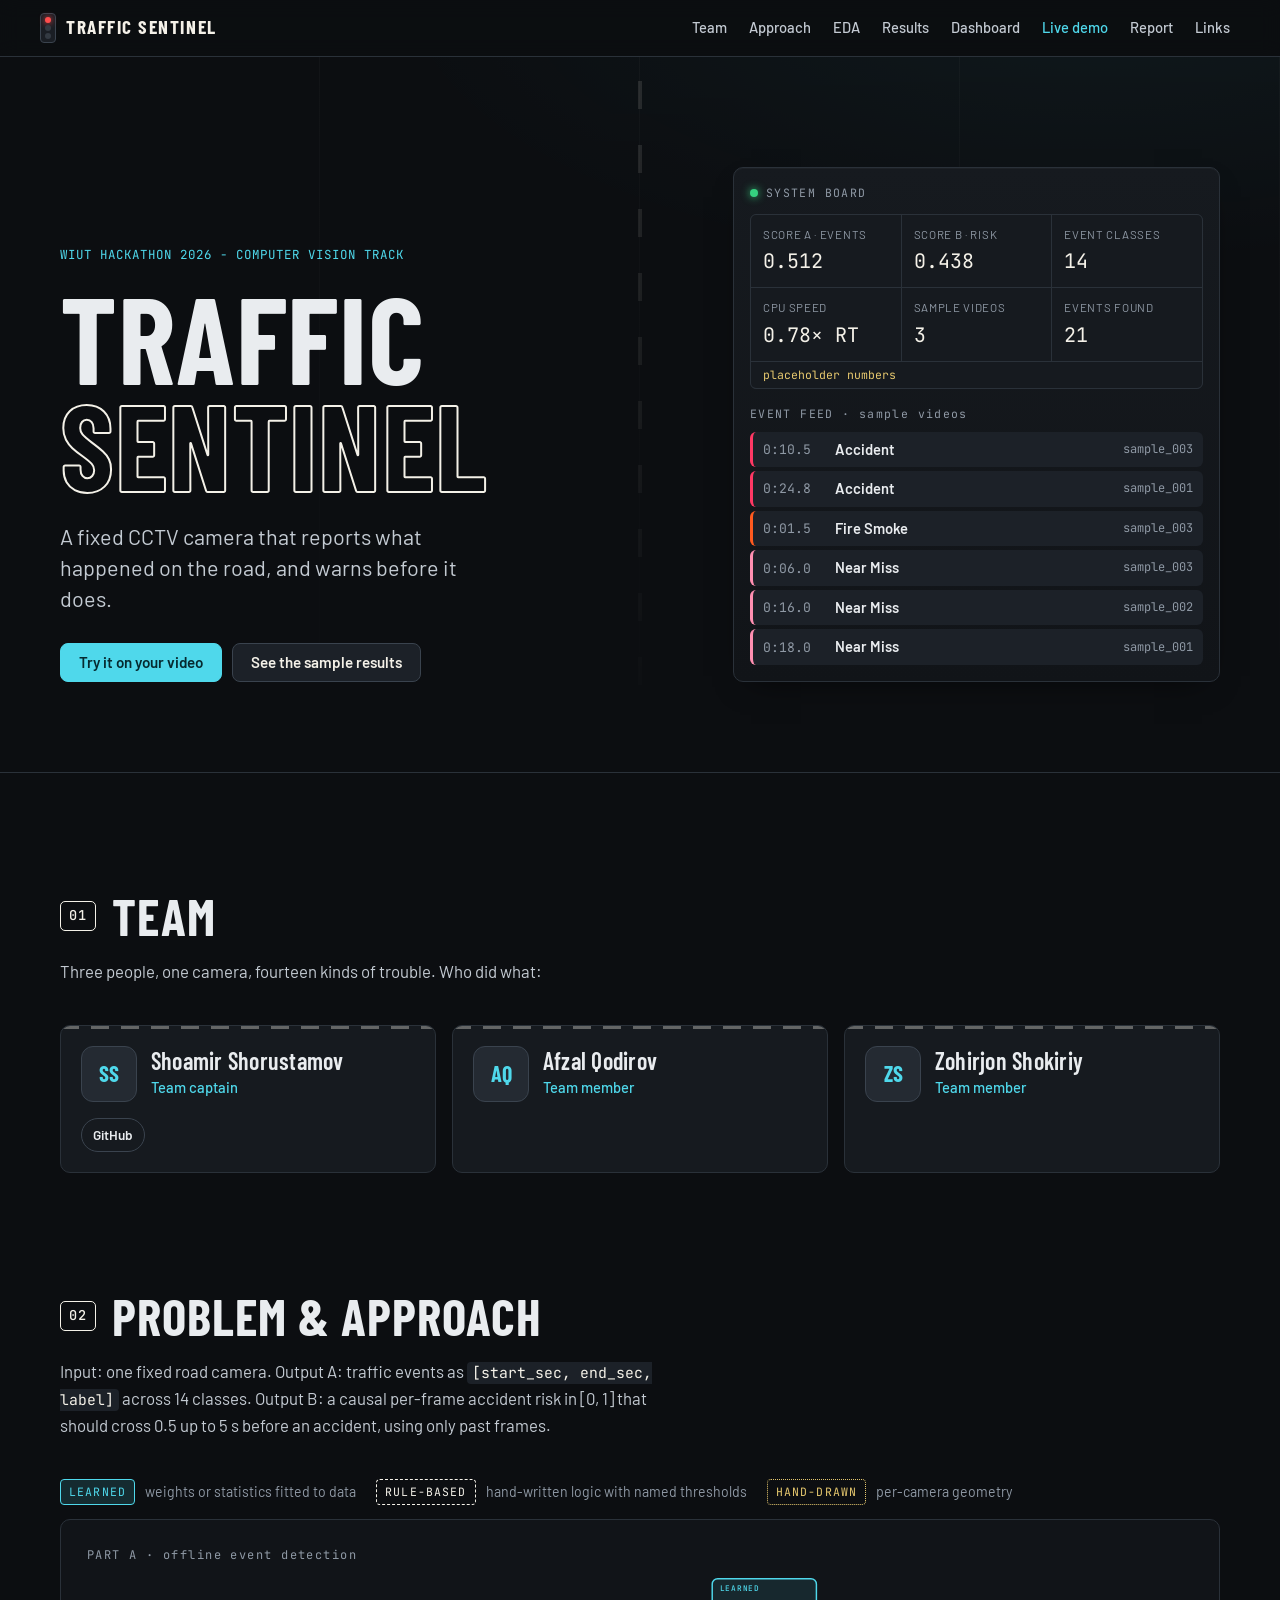
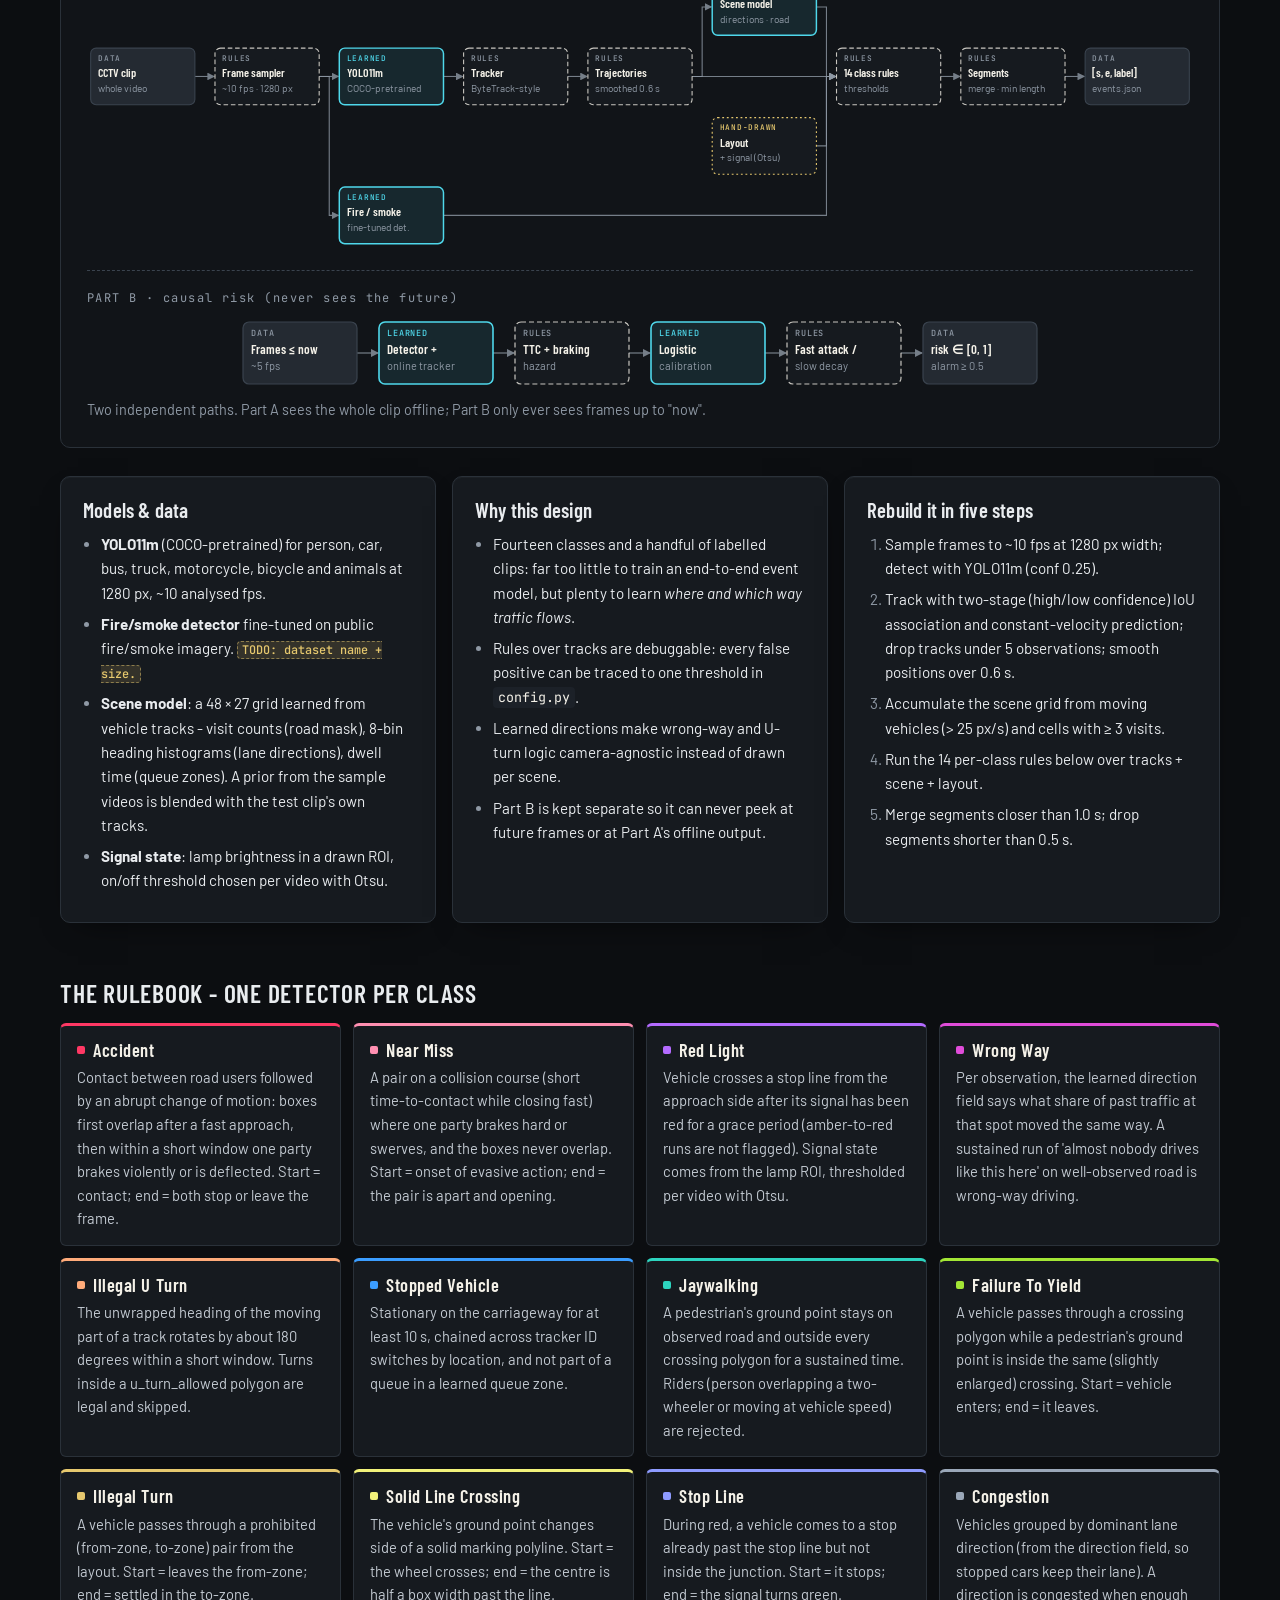
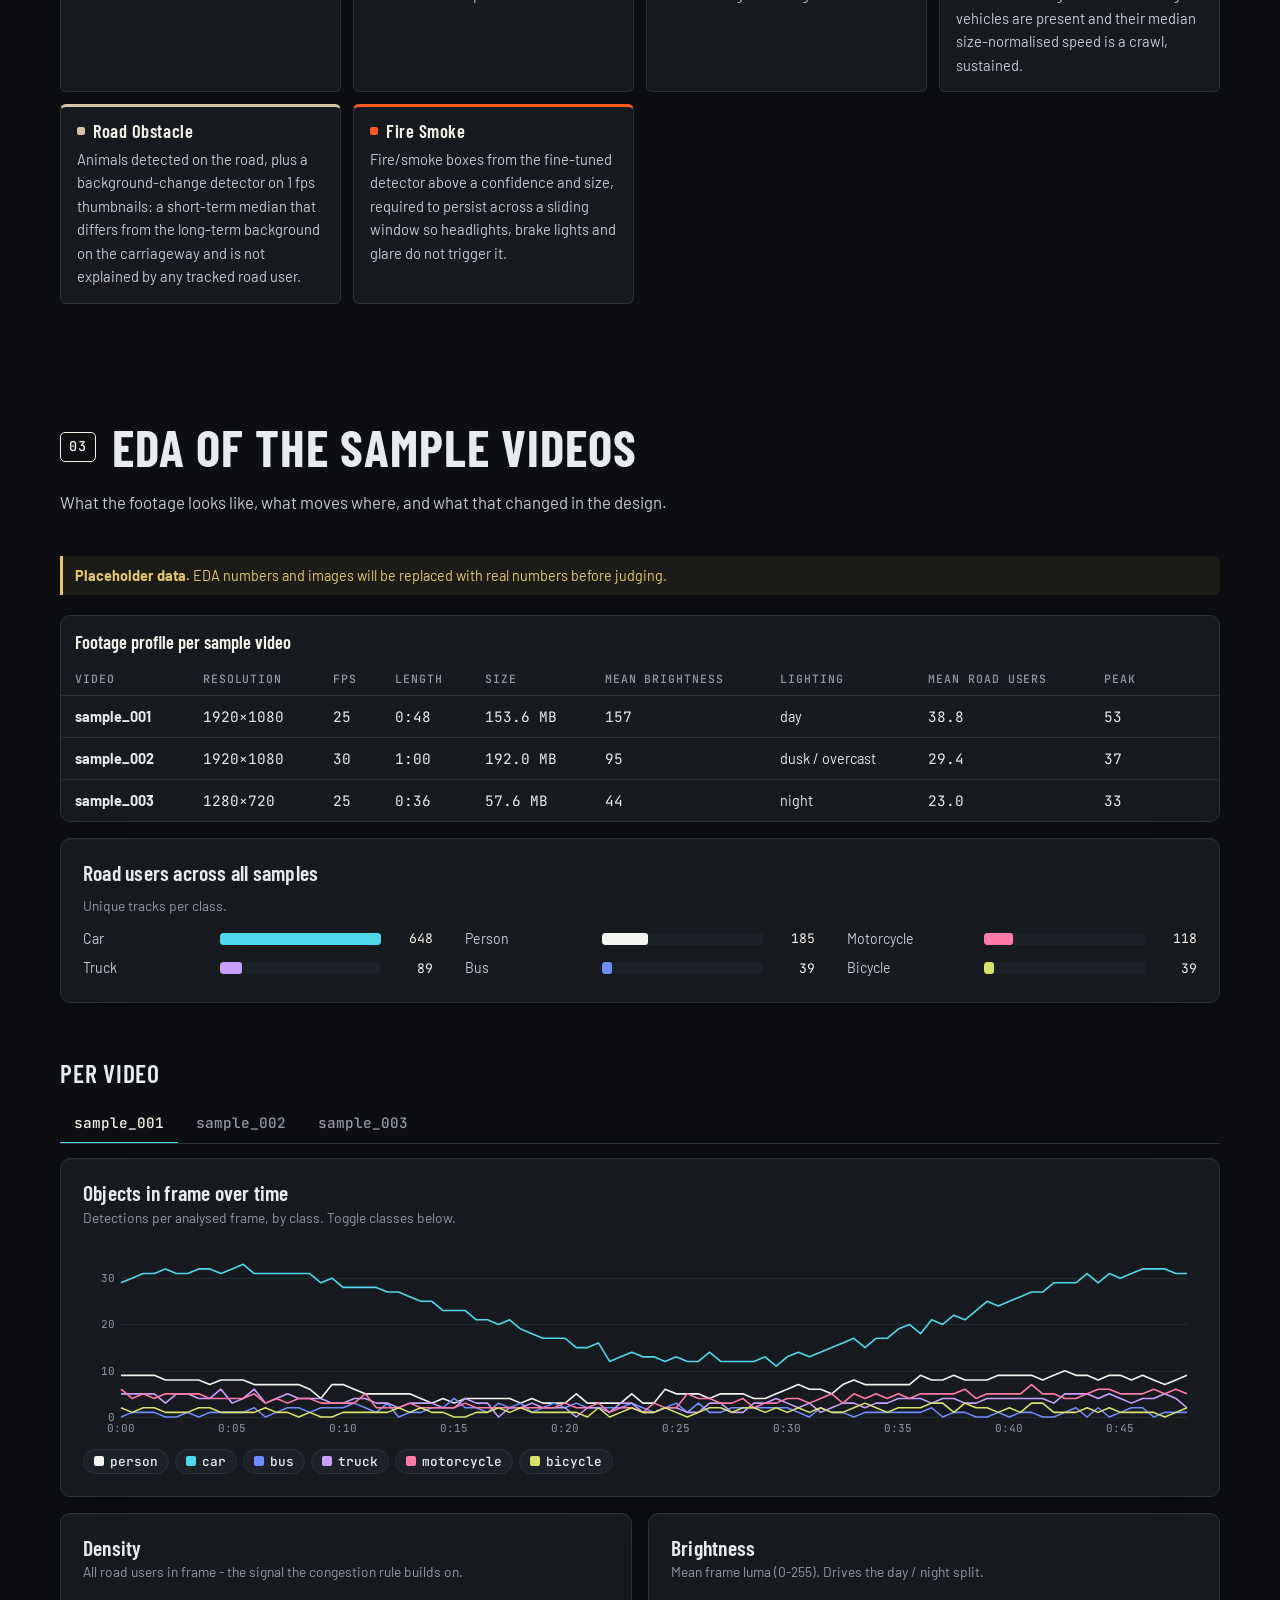
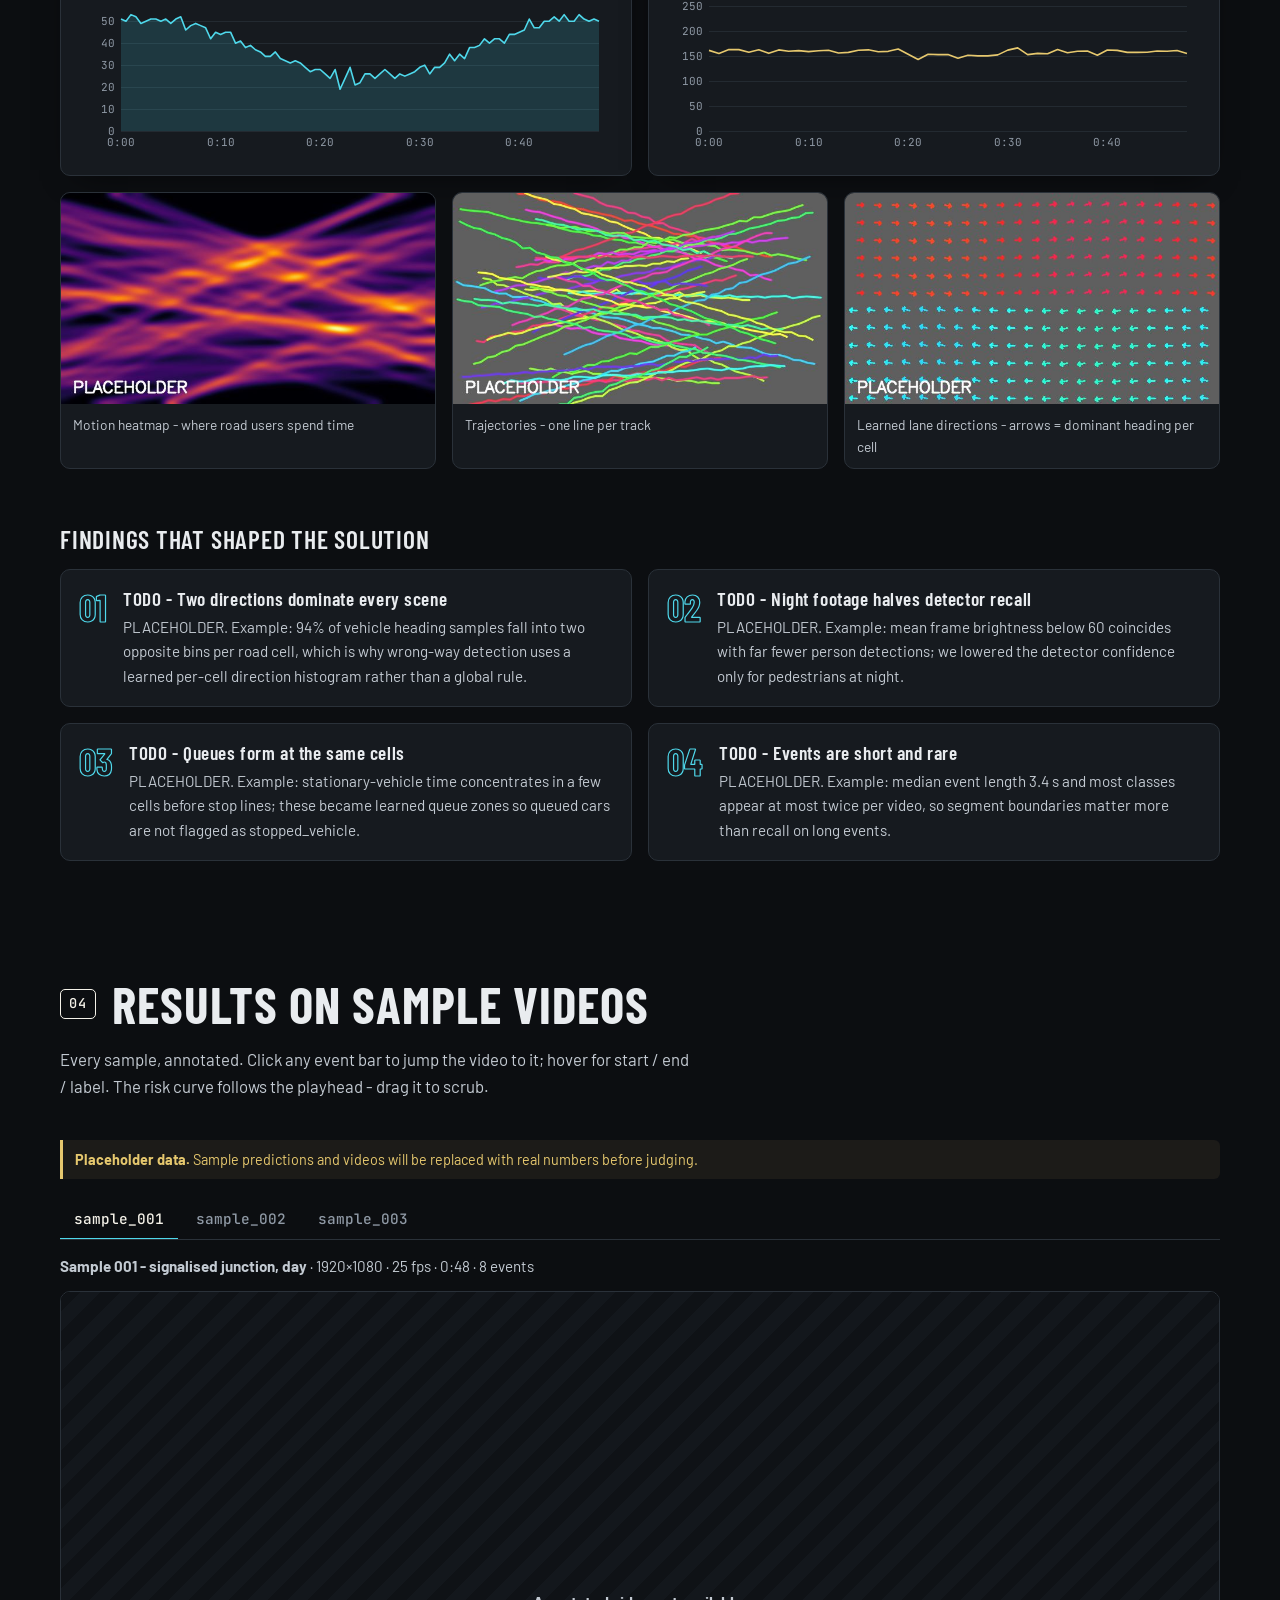
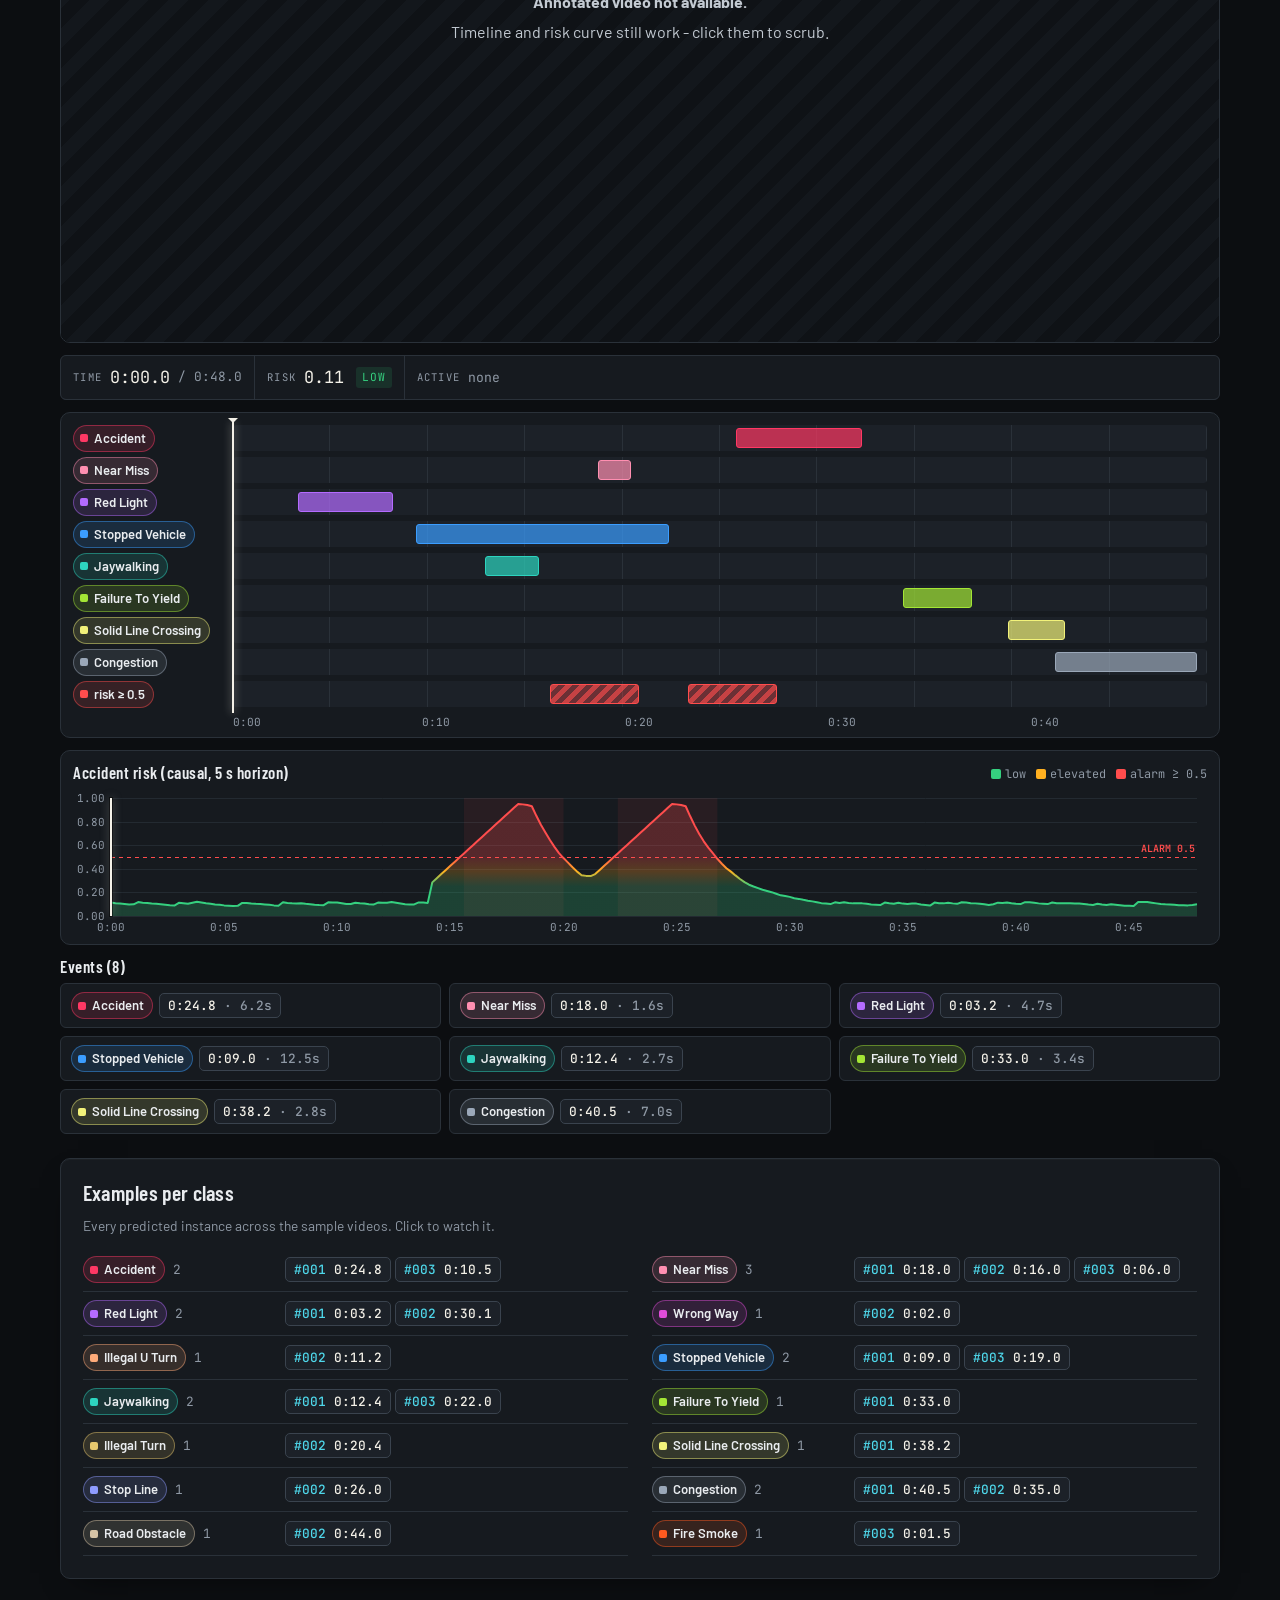
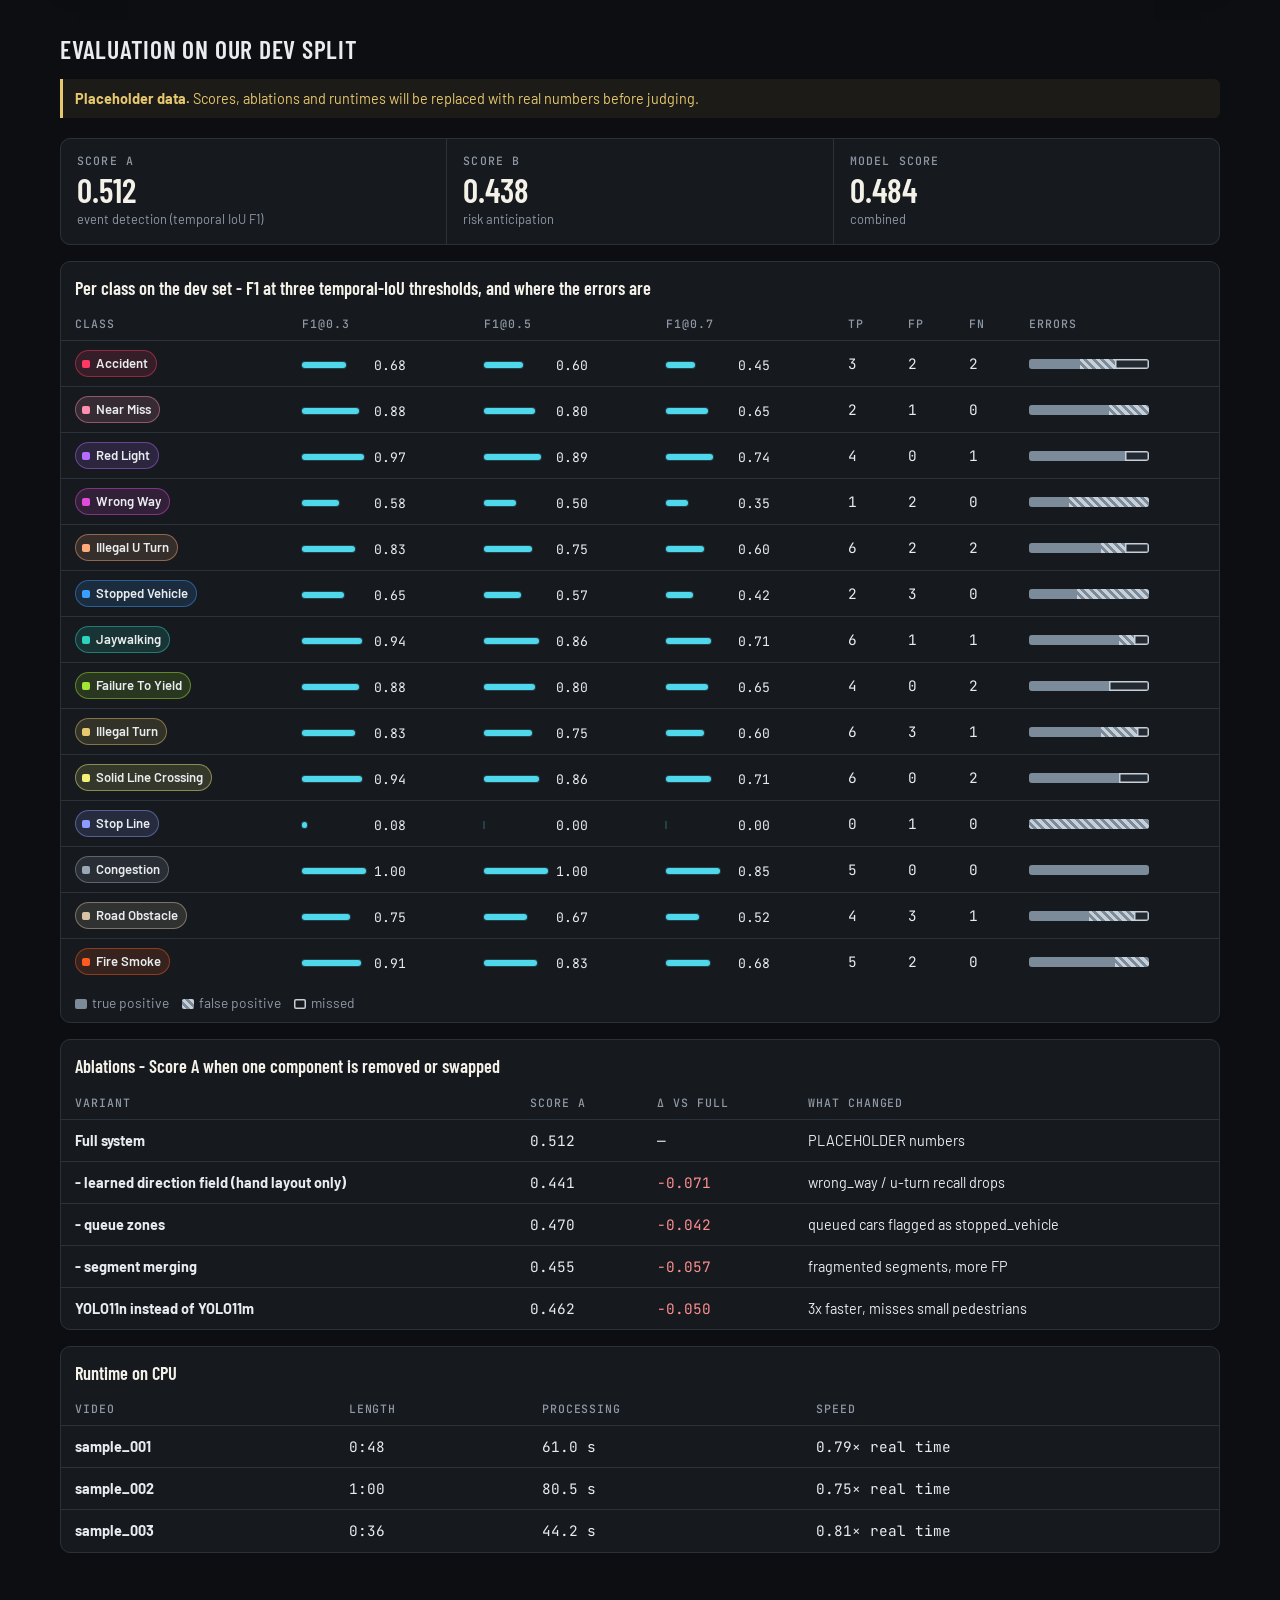
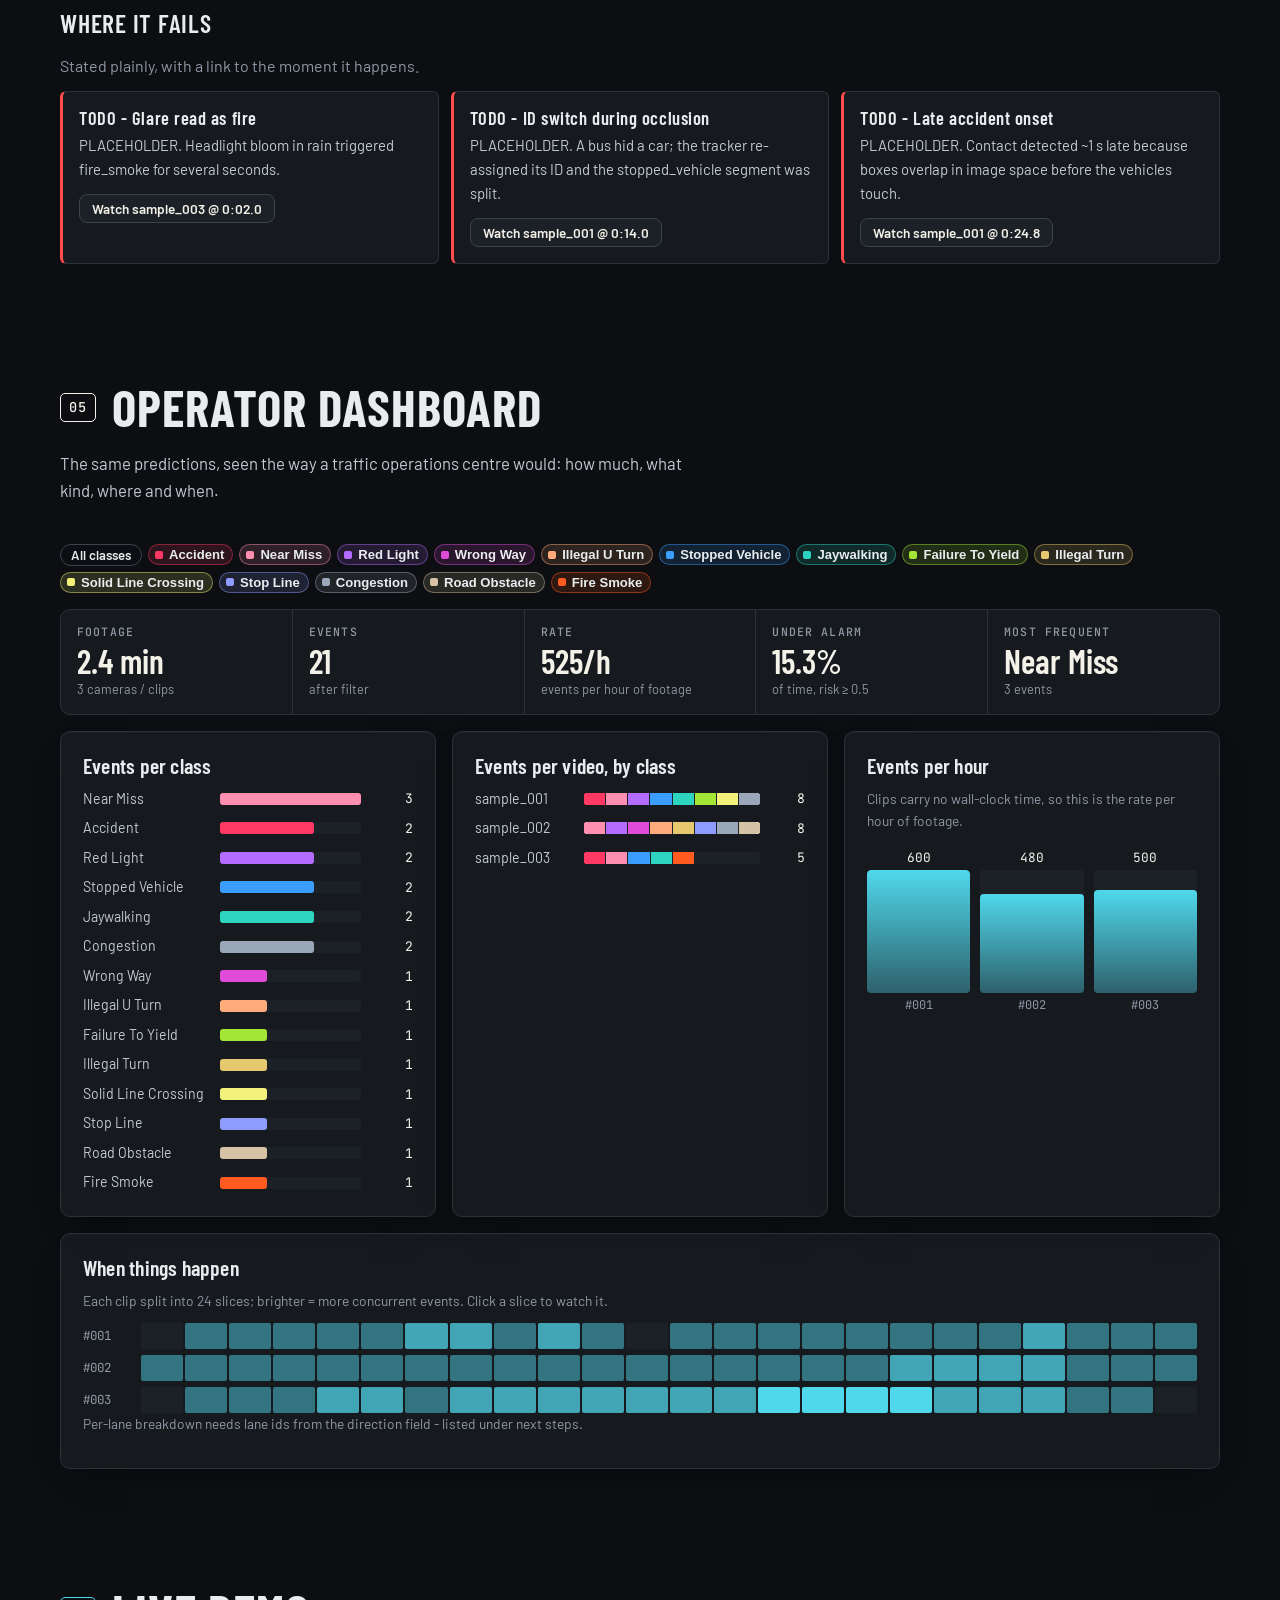
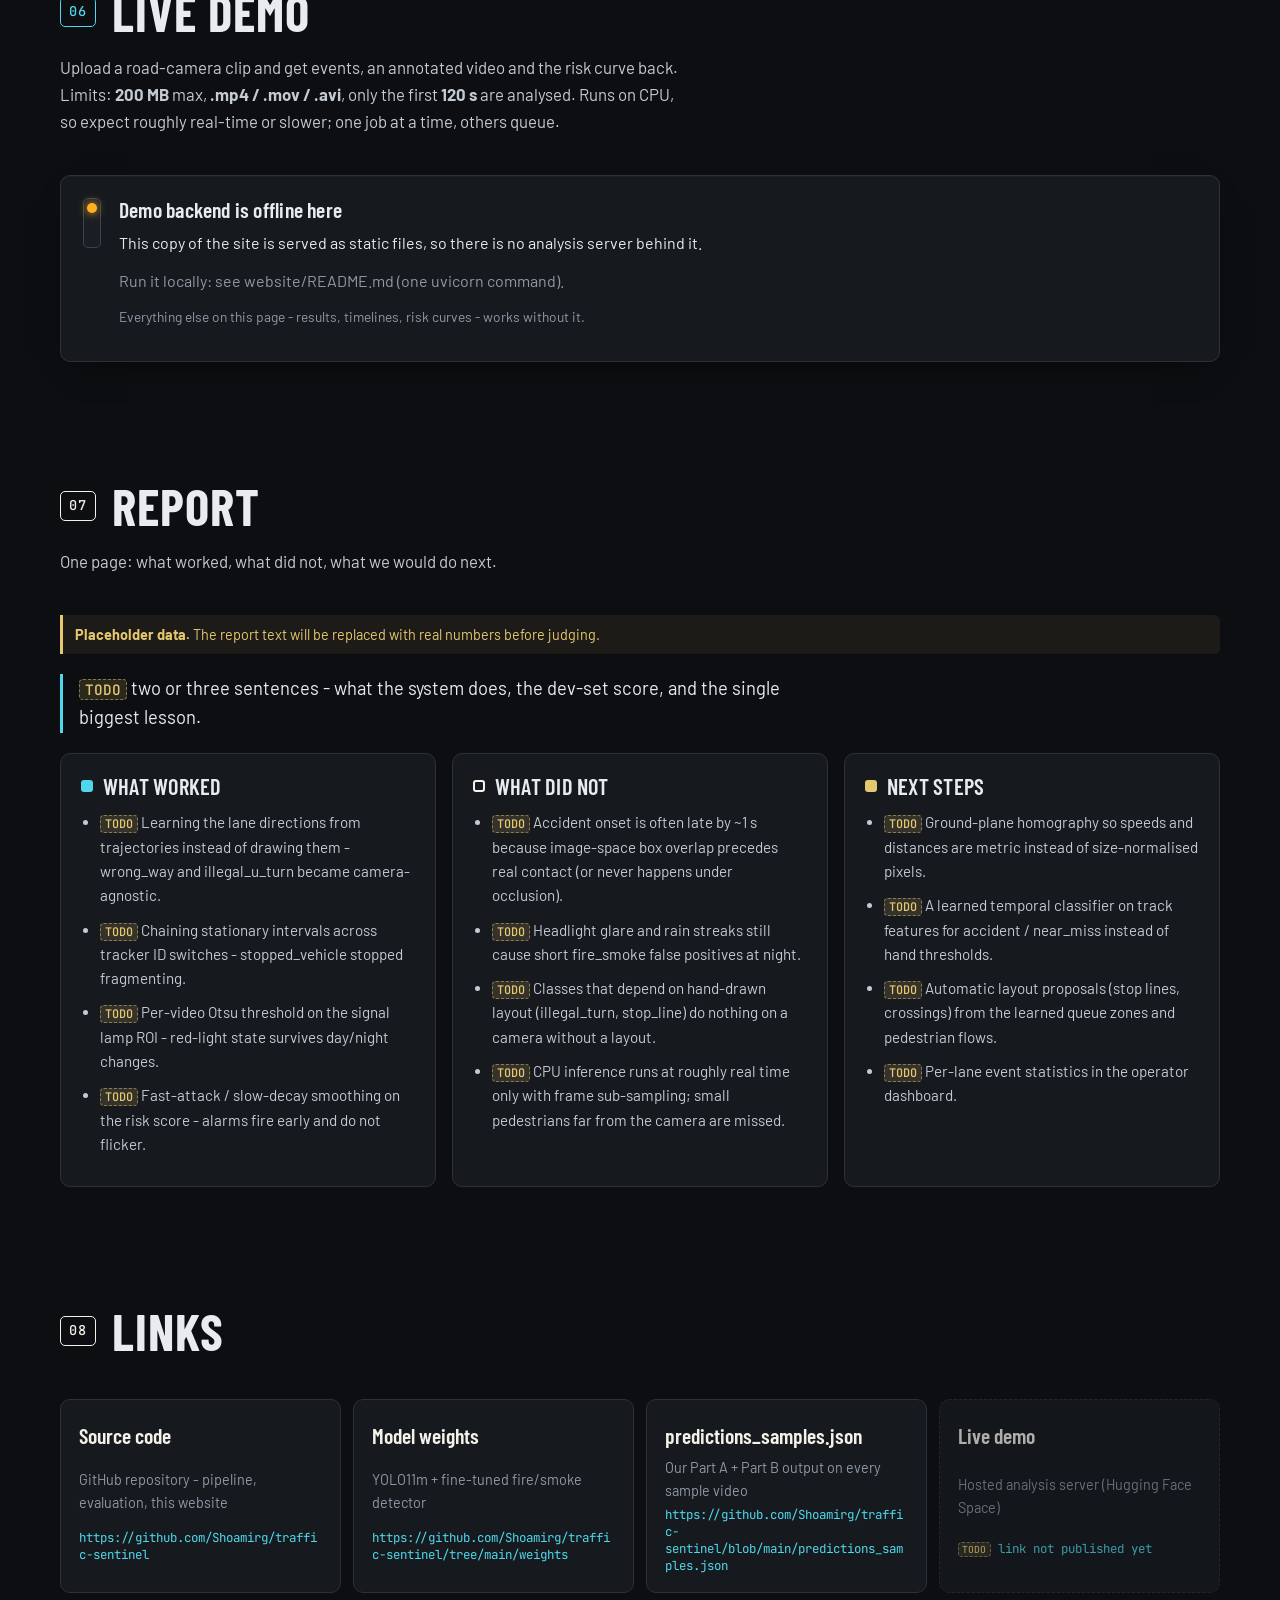
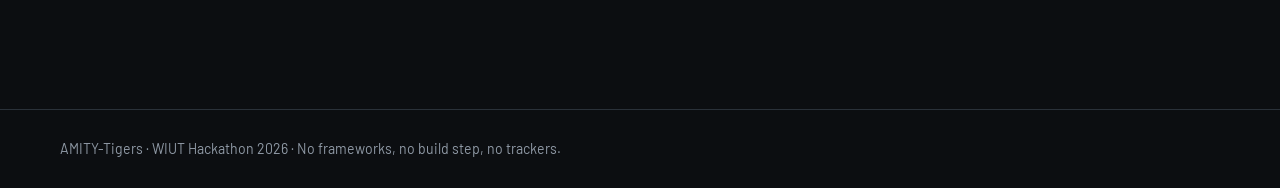
==== website/static/index.html @ 583cc6b3 "feat: Traffic Sentinel pipeline for WIUT Hackathon 2026 CV track Part A: YOLO11m detection, ByteTrac" ====
<!doctype html>
<html lang="en">
<head>
  <meta charset="utf-8">
  <meta name="viewport" content="width=device-width, initial-scale=1">
  <title>Traffic Sentinel</title>
  <meta name="description" content="Traffic Sentinel: traffic-event detection and causal accident-risk scoring from a fixed CCTV camera. WIUT Hackathon 2026, Computer Vision track.">
  <meta name="theme-color" content="#0c0e11">
  <meta name="color-scheme" content="dark">
  <link rel="icon" href="data:image/svg+xml,%3Csvg xmlns='http://www.w3.org/2000/svg' viewBox='0 0 32 32'%3E%3Crect x='9' y='1' width='14' height='30' rx='4' fill='%231a1e24'/%3E%3Ccircle cx='16' cy='8' r='4' fill='%23ff4d4d'/%3E%3Ccircle cx='16' cy='16' r='4' fill='%23ffb020'/%3E%3Ccircle cx='16' cy='24' r='4' fill='%2335d07f'/%3E%3C/svg%3E">
  <link rel="preconnect" href="https://fonts.googleapis.com">
  <link rel="preconnect" href="https://fonts.gstatic.com" crossorigin>
  <link rel="stylesheet" href="https://fonts.googleapis.com/css2?family=Barlow+Condensed:wght@500;600;700&family=Barlow:wght@400;500;600&family=JetBrains+Mono:wght@400;500&display=swap">
  <link rel="stylesheet" href="css/site.css">
  <script type="module" src="js/main.js"></script>
</head>
<body>
  <a class="skip" href="#main">Skip to content</a>

  <header class="topbar">
    <a class="brand" href="#top" aria-label="Traffic Sentinel, back to top">
      <span class="brand-lamp" aria-hidden="true"><i></i><i></i><i></i></span>
      <span class="brand-name">Traffic&nbsp;Sentinel</span>
    </a>
    <nav class="nav" aria-label="Sections">
      <a href="#team">Team</a>
      <a href="#approach">Approach</a>
      <a href="#eda">EDA</a>
      <a href="#results">Results</a>
      <a href="#dashboard">Dashboard</a>
      <a href="#demo" class="nav-demo">Live demo</a>
      <a href="#report">Report</a>
      <a href="#links">Links</a>
    </nav>
  </header>

  <main id="main">
    <!-- ============================================================ HERO -->
    <section class="hero" id="top" aria-labelledby="hero-title">
      <div class="hero-lanes" aria-hidden="true"></div>
      <div class="wrap hero-grid">
        <div class="hero-copy">
          <p class="eyebrow" id="hero-event">WIUT Hackathon 2026 · Computer Vision track</p>
          <h1 id="hero-title"><span>Traffic</span> <span class="hero-accent">Sentinel</span></h1>
          <p class="hero-tag" id="hero-tagline">A fixed CCTV camera that reports what happened on the road, and warns before it does.</p>
          <div class="hero-cta">
            <a class="btn btn-primary" href="#demo">Try it on your video</a>
            <a class="btn" href="#results">See the sample results</a>
          </div>
        </div>
        <aside class="hero-board" aria-label="System at a glance">
          <div class="board-head"><span class="led" aria-hidden="true"></span>SYSTEM BOARD</div>
          <dl class="board-stats" id="hero-stats"></dl>
          <div class="board-feed">
            <div class="board-sub">EVENT FEED · sample videos</div>
            <ol class="feed" id="hero-feed"></ol>
          </div>
        </aside>
      </div>
    </section>

    <!-- ============================================================ TEAM -->
    <section class="section" id="team" aria-labelledby="team-title">
      <div class="wrap">
        <header class="sec-head"><span class="plate">01</span><h2 id="team-title">Team</h2>
          <p class="sec-lede">Three people, one camera, fourteen kinds of trouble. Who did what:</p></header>
        <div id="team-body" class="team-grid"></div>
      </div>
    </section>

    <!-- ============================================================ APPROACH -->
    <section class="section" id="approach" aria-labelledby="approach-title">
      <div class="wrap">
        <header class="sec-head"><span class="plate">02</span><h2 id="approach-title">Problem &amp; approach</h2>
          <p class="sec-lede">Input: one fixed road camera. Output A: traffic events as <code>[start_sec, end_sec, label]</code> across 14 classes. Output B: a causal per-frame accident risk in [0, 1] that should cross 0.5 up to 5 s before an accident, using only past frames.</p></header>

        <div class="legend-row" aria-label="Diagram legend">
          <span class="kind kind-learned">Learned</span><span class="kind-note">weights or statistics fitted to data</span>
          <span class="kind kind-rule">Rule-based</span><span class="kind-note">hand-written logic with named thresholds</span>
          <span class="kind kind-manual">Hand-drawn</span><span class="kind-note">per-camera geometry</span>
        </div>
        <figure class="pipeline">
          <div id="pipeline-svg" class="pipeline-svg"></div>
          <figcaption>Two independent paths. Part A sees the whole clip offline; Part B only ever sees frames up to "now".</figcaption>
          <noscript><p>Part A: frames → YOLO11 detector (learned) → ByteTrack-style tracker → trajectories → learned scene model + hand-drawn layout → per-class rules → segment post-processing → events. Part B: frames (causal) → online tracker → time-to-collision + hard-braking hazard → logistic calibration → fast-attack/slow-decay smoothing → risk.</p></noscript>
        </figure>

        <div class="cols-3 approach-cards">
          <article class="card">
            <h3>Models &amp; data</h3>
            <ul class="tight">
              <li><strong>YOLO11m</strong> (COCO-pretrained) for person, car, bus, truck, motorcycle, bicycle and animals at 1280 px, ~10 analysed fps.</li>
              <li><strong>Fire/smoke detector</strong> fine-tuned on public fire/smoke imagery. <span class="todo">TODO: dataset name + size.</span></li>
              <li><strong>Scene model</strong>: a 48 × 27 grid learned from vehicle tracks - visit counts (road mask), 8-bin heading histograms (lane directions), dwell time (queue zones). A prior from the sample videos is blended with the test clip's own tracks.</li>
              <li><strong>Signal state</strong>: lamp brightness in a drawn ROI, on/off threshold chosen per video with Otsu.</li>
            </ul>
          </article>
          <article class="card">
            <h3>Why this design</h3>
            <ul class="tight">
              <li>Fourteen classes and a handful of labelled clips: far too little to train an end-to-end event model, but plenty to learn <em>where and which way traffic flows</em>.</li>
              <li>Rules over tracks are debuggable: every false positive can be traced to one threshold in <code>config.py</code>.</li>
              <li>Learned directions make wrong-way and U-turn logic camera-agnostic instead of drawn per scene.</li>
              <li>Part B is kept separate so it can never peek at future frames or at Part A's offline output.</li>
            </ul>
          </article>
          <article class="card">
            <h3>Rebuild it in five steps</h3>
            <ol class="tight">
              <li>Sample frames to ~10 fps at 1280 px width; detect with YOLO11m (conf 0.25).</li>
              <li>Track with two-stage (high/low confidence) IoU association and constant-velocity prediction; drop tracks under 5 observations; smooth positions over 0.6 s.</li>
              <li>Accumulate the scene grid from moving vehicles (&gt; 25 px/s) and cells with ≥ 3 visits.</li>
              <li>Run the 14 per-class rules below over tracks + scene + layout.</li>
              <li>Merge segments closer than 1.0 s; drop segments shorter than 0.5 s.</li>
            </ol>
          </article>
        </div>

        <h3 class="sub">The rulebook - one detector per class</h3>
        <div id="rulebook" class="rulebook"></div>
      </div>
    </section>

    <!-- ============================================================ EDA -->
    <section class="section" id="eda" aria-labelledby="eda-title">
      <div class="wrap">
        <header class="sec-head"><span class="plate">03</span><h2 id="eda-title">EDA of the sample videos</h2>
          <p class="sec-lede">What the footage looks like, what moves where, and what that changed in the design.</p></header>
        <div id="eda-body"></div>
      </div>
    </section>

    <!-- ============================================================ RESULTS -->
    <section class="section" id="results" aria-labelledby="results-title">
      <div class="wrap">
        <header class="sec-head"><span class="plate">04</span><h2 id="results-title">Results on sample videos</h2>
          <p class="sec-lede">Every sample, annotated. Click any event bar to jump the video to it; hover for start / end / label. The risk curve follows the playhead - drag it to scrub.</p></header>
        <div id="results-body"></div>
      </div>
    </section>

    <!-- ============================================================ DASHBOARD -->
    <section class="section" id="dashboard" aria-labelledby="dash-title">
      <div class="wrap">
        <header class="sec-head"><span class="plate">05</span><h2 id="dash-title">Operator dashboard</h2>
          <p class="sec-lede">The same predictions, seen the way a traffic operations centre would: how much, what kind, where and when.</p></header>
        <div id="dash-body"></div>
      </div>
    </section>

    <!-- ============================================================ DEMO -->
    <section class="section section-demo" id="demo" aria-labelledby="demo-title">
      <div class="wrap">
        <header class="sec-head"><span class="plate plate-live">06</span><h2 id="demo-title">Live demo</h2>
          <p class="sec-lede">Upload a road-camera clip and get events, an annotated video and the risk curve back. Limits: <strong id="demo-limit-mb">200 MB</strong> max, <strong>.mp4 / .mov / .avi</strong>, only the first <strong id="demo-limit-s">120 s</strong> are analysed. Runs on CPU, so expect roughly real-time or slower; one job at a time, others queue.</p></header>
        <div id="demo-body"></div>
      </div>
    </section>

    <!-- ============================================================ REPORT -->
    <section class="section" id="report" aria-labelledby="report-title">
      <div class="wrap">
        <header class="sec-head"><span class="plate">07</span><h2 id="report-title">Report</h2>
          <p class="sec-lede">One page: what worked, what did not, what we would do next.</p></header>
        <div id="report-body" class="report"></div>
      </div>
    </section>

    <!-- ============================================================ LINKS -->
    <section class="section" id="links" aria-labelledby="links-title">
      <div class="wrap">
        <header class="sec-head"><span class="plate">08</span><h2 id="links-title">Links</h2></header>
        <div id="links-body" class="links-grid"></div>
      </div>
    </section>
  </main>

  <footer class="footer">
    <div class="wrap">
      <span id="footer-team">Traffic Sentinel</span> · WIUT Hackathon 2026 · No frameworks, no build step, no trackers.
    </div>
  </footer>
</body>
</html>
---- website/static/css/site.css ----
/* Traffic Sentinel - "traffic operations centre" theme.
   Asphalt-graphite surfaces, road-paint white, one cool signal accent (cyan),
   red / amber / green reserved for risk only. Class colours come from
   data/classes.json and are applied through the --c custom property. */

:root {
  color-scheme: dark;
  --bg: #0c0e11;
  --bg-2: #111418;
  --surface: #161a1f;
  --surface-2: #1c2128;
  --surface-3: #242a32;
  --line: #2a3139;
  --line-strong: #3a434e;
  --text: #e9ecef;
  --text-2: #c3cad2;
  --muted: #8f99a5;
  --paint: #f4f1e8;
  --accent: #4fd8eb;
  --accent-ink: #062a30;
  --risk-low: #35d07f;
  --risk-mid: #ffb020;
  --risk-high: #ff4d4d;
  --learned: #4fd8eb;
  --rule: #f4f1e8;
  --manual: #e6c86e;
  --chart-grid: #232a31;

  --font-display: 'Barlow Condensed', 'Arial Narrow', system-ui, sans-serif;
  --font-body: 'Barlow', system-ui, -apple-system, 'Segoe UI', sans-serif;
  --font-mono: 'JetBrains Mono', ui-monospace, 'Cascadia Mono', Consolas, monospace;

  --radius: 10px;
  --radius-sm: 6px;
  --gutter: clamp(16px, 4vw, 40px);
  --section-gap: clamp(64px, 9vw, 128px);
  --ease: cubic-bezier(0.16, 1, 0.3, 1);
  --fast: 140ms;
  --shadow: 0 1px 0 rgba(255, 255, 255, 0.03) inset, 0 12px 32px -18px rgba(0, 0, 0, 0.8);
}

*, *::before, *::after { box-sizing: border-box; }
[hidden] { display: none !important; }
html { scroll-behavior: smooth; scroll-padding-top: 72px; -webkit-text-size-adjust: 100%; }
body {
  margin: 0;
  background: var(--bg);
  color: var(--text);
  font: 400 16px/1.6 var(--font-body);
  overflow-x: hidden;
  -webkit-font-smoothing: antialiased;
}
img, video, svg, canvas { display: block; max-width: 100%; }
a { color: var(--accent); text-underline-offset: 3px; }
a:hover { color: var(--paint); }
code { font-family: var(--font-mono); font-size: 0.88em; background: var(--surface-2); padding: 0.1em 0.35em; border-radius: 4px; color: var(--paint); }
h1, h2, h3, h4 { font-family: var(--font-display); font-weight: 600; letter-spacing: 0.01em; line-height: 1.1; margin: 0; }
h3 { font-size: 1.35rem; }
h4 { font-size: 1.05rem; letter-spacing: 0.03em; }
p { margin: 0 0 0.8em; }
ul, ol { margin: 0; padding-left: 1.2em; }

:focus-visible { outline: 2px solid var(--accent); outline-offset: 2px; border-radius: 4px; }
.skip { position: absolute; left: -999px; top: 8px; z-index: 100; background: var(--accent); color: var(--accent-ink); padding: 8px 12px; border-radius: 6px; font-weight: 600; }
.skip:focus { left: 8px; }
.visually-hidden { position: absolute !important; width: 1px; height: 1px; overflow: hidden; clip: rect(0 0 0 0); clip-path: inset(50%); white-space: nowrap; }
.muted { color: var(--muted); }
.small { font-size: 0.86rem; }
.wrap { width: 100%; max-width: 1240px; margin: 0 auto; padding: 0 var(--gutter); }
.todo { font-family: var(--font-mono); font-size: 0.78em; font-weight: 500; background: rgba(230, 200, 110, 0.14); color: var(--manual); border: 1px dashed rgba(230, 200, 110, 0.5); padding: 0 0.35em; border-radius: 4px; }
.placeholder-note { font-size: 0.9rem; color: var(--manual); border-left: 3px solid var(--manual); background: rgba(230, 200, 110, 0.07); padding: 8px 12px; border-radius: 0 6px 6px 0; margin: 0 0 20px; }

/* ------------------------------------------------------------------ top bar */
.topbar {
  position: sticky; top: 0; z-index: 50;
  display: flex; align-items: center; gap: 20px;
  padding: 10px var(--gutter);
  background: rgba(12, 14, 17, 0.86);
  backdrop-filter: blur(10px) saturate(1.3);
  border-bottom: 1px solid var(--line);
}
.brand { display: flex; align-items: center; gap: 10px; color: var(--paint); text-decoration: none; flex-shrink: 0; }
.brand-name { font-family: var(--font-display); font-weight: 700; font-size: 1.2rem; letter-spacing: 0.08em; text-transform: uppercase; }
.brand-lamp { display: grid; gap: 2px; padding: 3px 4px; background: #1a1e24; border-radius: 4px; border: 1px solid var(--line-strong); }
.brand-lamp i { width: 6px; height: 6px; border-radius: 50%; background: #333a42; }
.brand-lamp i:nth-child(1) { background: var(--risk-high); box-shadow: 0 0 6px var(--risk-high); }
.nav { display: flex; gap: 2px; overflow-x: auto; scrollbar-width: none; margin-left: auto; min-width: 0; }
.nav::-webkit-scrollbar { display: none; }
.nav a {
  flex-shrink: 0; color: var(--text-2); text-decoration: none; font-size: 0.92rem; font-weight: 500;
  padding: 6px 10px; border-radius: 6px; transition: color var(--fast), background var(--fast);
}
.nav a:hover { color: var(--paint); background: var(--surface-2); }
.nav a[aria-current] { color: var(--paint); box-shadow: inset 0 -2px 0 var(--accent); border-radius: 6px 6px 0 0; }
.nav .nav-demo { color: var(--accent); }

/* ------------------------------------------------------------------ hero */
.hero { position: relative; overflow: hidden; padding: clamp(48px, 9vw, 110px) 0 clamp(48px, 7vw, 90px); border-bottom: 1px solid var(--line); }
.hero-lanes {
  position: absolute; inset: 0; pointer-events: none; opacity: 0.55;
  background:
    radial-gradient(1200px 500px at 85% -10%, rgba(79, 216, 235, 0.10), transparent 60%),
    repeating-linear-gradient(90deg, transparent 0 calc(25% - 1px), rgba(244, 241, 232, 0.05) calc(25% - 1px) 25%);
  -webkit-mask-image: linear-gradient(to bottom, black, transparent 95%);
          mask-image: linear-gradient(to bottom, black, transparent 95%);
}
.hero-lanes::after {
  content: ''; position: absolute; left: 50%; top: -40px; bottom: 0; width: 4px; margin-left: -2px;
  background: repeating-linear-gradient(to bottom, rgba(244, 241, 232, 0.22) 0 28px, transparent 28px 64px);
  animation: lane 2.4s linear infinite;
}
@keyframes lane { to { transform: translateY(64px); } }
.hero-grid { position: relative; display: grid; grid-template-columns: minmax(0, 1.25fr) minmax(0, 1fr); gap: clamp(28px, 5vw, 64px); align-items: end; }
.eyebrow { font-family: var(--font-mono); font-size: 0.78rem; letter-spacing: 0.08em; text-transform: uppercase; color: var(--accent); margin-bottom: 18px; }
.hero h1 { font-size: clamp(3.4rem, 10vw, 7.6rem); font-weight: 700; line-height: 0.88; text-transform: uppercase; letter-spacing: 0.005em; }
.hero h1 span { display: block; }
.hero-accent { color: transparent; -webkit-text-stroke: 2px var(--paint); }
.hero-tag { font-size: clamp(1.1rem, 2vw, 1.35rem); color: var(--text-2); max-width: 34ch; margin: 24px 0 28px; line-height: 1.45; }
.hero-cta { display: flex; flex-wrap: wrap; gap: 10px; }

.hero-board { background: linear-gradient(180deg, var(--surface), var(--bg-2)); border: 1px solid var(--line); border-radius: var(--radius); padding: 16px; box-shadow: var(--shadow); min-width: 0; }
.board-head, .board-sub { font-family: var(--font-mono); font-size: 0.72rem; letter-spacing: 0.12em; color: var(--muted); display: flex; align-items: center; gap: 8px; }
.led { width: 8px; height: 8px; border-radius: 50%; background: var(--risk-low); box-shadow: 0 0 8px var(--risk-low); animation: pulse 2s ease-in-out infinite; }
@keyframes pulse { 50% { opacity: 0.35; } }
.board-stats { display: grid; grid-template-columns: repeat(3, minmax(0, 1fr)); gap: 1px; background: var(--line); border: 1px solid var(--line); border-radius: var(--radius-sm); overflow: hidden; margin: 12px 0 16px; }
.stat { background: var(--surface); padding: 10px 12px; min-width: 0; }
.stat dt { font-size: 0.72rem; color: var(--muted); text-transform: uppercase; letter-spacing: 0.06em; }
.stat dd { margin: 2px 0 0; font-family: var(--font-mono); font-size: 1.25rem; color: var(--paint); font-variant-numeric: tabular-nums; }
.board-note { grid-column: 1 / -1; margin: 0; padding: 4px 12px; font-size: 0.72rem; color: var(--manual); background: var(--surface); font-family: var(--font-mono); }
.feed { list-style: none; padding: 0; margin: 8px 0 0; display: grid; gap: 4px; }
.feed-item {
  display: grid; grid-template-columns: 4.2em 1fr auto; gap: 10px; align-items: center;
  padding: 6px 10px; border-radius: 6px; text-decoration: none; color: var(--text);
  background: var(--surface-2); border-left: 3px solid var(--c); font-size: 0.92rem;
  transition: background var(--fast), transform var(--fast) var(--ease);
}
.feed-item:hover { background: var(--surface-3); color: var(--paint); transform: translateX(2px); }
.feed-t { font-family: var(--font-mono); color: var(--muted); font-size: 0.82rem; }
.feed-l { text-transform: capitalize; font-weight: 600; }
.feed-v { font-family: var(--font-mono); font-size: 0.75rem; color: var(--muted); }

/* ------------------------------------------------------------------ buttons */
.btn {
  display: inline-flex; align-items: center; justify-content: center; gap: 8px;
  font: 600 0.95rem/1 var(--font-body); color: var(--paint); text-decoration: none; cursor: pointer;
  padding: 11px 18px; border-radius: 8px; border: 1px solid var(--line-strong); background: var(--surface-2);
  transition: background var(--fast), border-color var(--fast), transform var(--fast) var(--ease);
}
.btn:hover { background: var(--surface-3); border-color: var(--muted); color: var(--paint); }
.btn:active { transform: translateY(1px); }
.btn-primary { background: var(--accent); color: var(--accent-ink); border-color: var(--accent); }
.btn-primary:hover { background: #7fe6f2; border-color: #7fe6f2; color: var(--accent-ink); }
.btn-small { padding: 7px 12px; font-size: 0.85rem; }

/* ------------------------------------------------------------------ sections */
.section { padding: var(--section-gap) 0 0; }
.section:last-of-type { padding-bottom: var(--section-gap); }
.sec-head { display: grid; grid-template-columns: auto 1fr; column-gap: 16px; align-items: center; margin-bottom: clamp(24px, 4vw, 40px); }
.sec-head h2 { font-size: clamp(2rem, 5vw, 3.2rem); font-weight: 700; text-transform: uppercase; letter-spacing: 0.02em; }
.sec-lede { grid-column: 1 / -1; color: var(--text-2); max-width: 70ch; margin: 14px 0 0; font-size: 1.05rem; }
.plate {
  font-family: var(--font-mono); font-size: 0.85rem; font-weight: 500; color: var(--paint);
  border: 1.5px solid var(--paint); border-radius: 5px; padding: 3px 8px; letter-spacing: 0.06em;
}
.plate-live { border-color: var(--accent); color: var(--accent); }
.sub { font-size: 1.6rem; margin: clamp(32px, 5vw, 56px) 0 16px; text-transform: uppercase; letter-spacing: 0.03em; }
.card { background: var(--surface); border: 1px solid var(--line); border-radius: var(--radius); padding: clamp(16px, 2.4vw, 22px); box-shadow: var(--shadow); min-width: 0; }
.card h3 { margin-bottom: 10px; }
.cols-2 { display: grid; grid-template-columns: repeat(2, minmax(0, 1fr)); gap: 16px; margin-top: 16px; }
.stacked-tables { display: grid; gap: 16px; margin-top: 16px; }
.cols-3 { display: grid; grid-template-columns: repeat(3, minmax(0, 1fr)); gap: 16px; }
.tight li { margin-bottom: 0.45em; }
.tight li::marker { color: var(--muted); }

/* ------------------------------------------------------------------ chips */
.chip {
  display: inline-flex; align-items: center; gap: 6px; max-width: 100%;
  font-size: 0.82rem; font-weight: 600; text-transform: capitalize; white-space: nowrap;
  color: var(--text); padding: 2px 8px 2px 6px; border-radius: 999px;
  background: color-mix(in srgb, var(--c, #888) 14%, transparent);
  border: 1px solid color-mix(in srgb, var(--c, #888) 45%, transparent);
}
.chip-dot { width: 8px; height: 8px; border-radius: 2px; background: var(--c, #888); flex-shrink: 0; }
.chip-alarm { --c: var(--risk-high); text-transform: none; }

/* ------------------------------------------------------------------ team */
.team-grid { display: grid; grid-template-columns: repeat(auto-fit, minmax(min(100%, 300px), 1fr)); gap: 16px; }
.member { background: var(--surface); border: 1px solid var(--line); border-radius: var(--radius); padding: 20px; display: flex; flex-direction: column; gap: 16px; position: relative; overflow: hidden; transition: border-color var(--fast), transform 300ms var(--ease); }
.member::before { content: ''; position: absolute; inset: 0 0 auto; height: 3px; background: repeating-linear-gradient(90deg, var(--paint) 0 18px, transparent 18px 30px); opacity: 0.35; }
.member:hover { border-color: var(--line-strong); transform: translateY(-2px); }
.member-top { display: flex; gap: 14px; align-items: center; }
.avatar { width: 56px; height: 56px; border-radius: 12px; flex-shrink: 0; display: grid; place-items: center; overflow: hidden; background: var(--surface-3); font-family: var(--font-display); font-weight: 700; font-size: 1.4rem; color: var(--accent); border: 1px solid var(--line-strong); }
.avatar img { width: 100%; height: 100%; object-fit: cover; }
.member-name { font-size: 1.5rem; }
.member-role { margin: 2px 0 0; color: var(--accent); font-size: 0.92rem; font-weight: 500; }
.member-block h4 { font-family: var(--font-mono); font-size: 0.72rem; font-weight: 500; letter-spacing: 0.12em; text-transform: uppercase; color: var(--muted); margin-bottom: 6px; }
.did, .projects { padding-left: 1.1em; font-size: 0.95rem; }
.did li, .projects li { margin-bottom: 4px; }
.member-links { display: flex; flex-wrap: wrap; gap: 6px; margin-top: auto; }
.pill-link { font-size: 0.85rem; font-weight: 600; padding: 5px 11px; border-radius: 999px; border: 1px solid var(--line-strong); color: var(--text); text-decoration: none; transition: border-color var(--fast), color var(--fast); }
.pill-link:hover { border-color: var(--accent); color: var(--accent); }

/* ------------------------------------------------------------------ approach */
.legend-row { display: flex; flex-wrap: wrap; align-items: center; gap: 8px 10px; margin-bottom: 14px; font-size: 0.88rem; }
.kind { font-family: var(--font-mono); font-size: 0.72rem; letter-spacing: 0.1em; padding: 3px 8px; border-radius: 4px; text-transform: uppercase; }
.kind-learned { background: rgba(79, 216, 235, 0.14); color: var(--learned); border: 1px solid var(--learned); }
.kind-rule { color: var(--rule); border: 1px dashed var(--rule); }
.kind-manual { color: var(--manual); border: 1px dotted var(--manual); }
.kind-note { color: var(--muted); margin-right: 10px; }
.pipeline { margin: 0 0 28px; background: var(--bg-2); border: 1px solid var(--line); border-radius: var(--radius); padding: clamp(14px, 2.5vw, 26px); }
.pipeline figcaption { color: var(--muted); font-size: 0.9rem; margin-top: 10px; }
.pipe-block + .pipe-block { margin-top: 22px; padding-top: 18px; border-top: 1px dashed var(--line-strong); }
.pipe-label { font-family: var(--font-mono); font-size: 0.75rem; letter-spacing: 0.12em; color: var(--muted); margin-bottom: 10px; }
svg.pipe { width: 100%; height: auto; margin: 0 auto; }
.pipe-box { fill: var(--surface); stroke: var(--line-strong); stroke-width: 1.2; }
.pipe-learned .pipe-box { fill: rgba(79, 216, 235, 0.10); stroke: var(--learned); stroke-width: 1.6; }
.pipe-rule .pipe-box { stroke: var(--rule); stroke-dasharray: 5 3; stroke-opacity: 0.8; }
.pipe-manual .pipe-box { stroke: var(--manual); stroke-dasharray: 2 3; }
.pipe-io .pipe-box { fill: var(--surface-3); }
.pipe-tag { font: 500 8.5px var(--font-mono); letter-spacing: 0.1em; fill: var(--muted); }
.pipe-learned .pipe-tag { fill: var(--learned); }
.pipe-manual .pipe-tag { fill: var(--manual); }
.pipe-title { font-family: var(--font-display); font-weight: 600; fill: var(--paint); }
.pipe-sub { font-family: var(--font-body); fill: var(--muted); }
.pipe-edge { fill: none; stroke: var(--muted); stroke-width: 1.2; opacity: 0.8; }
.pipe-arrowhead { fill: var(--muted); }
.approach-cards .card h3 { font-size: 1.3rem; }
.approach-cards .card { font-size: 0.95rem; }
.rulebook { display: grid; grid-template-columns: repeat(auto-fill, minmax(min(100%, 270px), 1fr)); gap: 12px; }
.rule { background: var(--surface); border: 1px solid var(--line); border-top: 3px solid var(--c); border-radius: var(--radius-sm); padding: 14px 16px; font-size: 0.92rem; color: var(--text-2); }
.rule h4 { display: flex; align-items: center; gap: 8px; text-transform: capitalize; color: var(--paint); font-size: 1.15rem; margin-bottom: 6px; }
.rule .chip-dot { background: var(--c); }
.rule p { margin: 0; }

/* ------------------------------------------------------------------ tabs + tables */
.tabs { display: flex; gap: 4px; overflow-x: auto; scrollbar-width: thin; border-bottom: 1px solid var(--line); margin-bottom: 14px; }
.tab { flex-shrink: 0; font: 500 0.9rem var(--font-mono); color: var(--muted); background: none; border: 0; padding: 10px 14px; cursor: pointer; border-bottom: 2px solid transparent; margin-bottom: -1px; transition: color var(--fast), border-color var(--fast); }
.tab:hover { color: var(--paint); }
.tab[aria-selected='true'] { color: var(--paint); border-bottom-color: var(--accent); }
.table-wrap { overflow-x: auto; border: 1px solid var(--line); border-radius: var(--radius); background: var(--surface); }
table.data { width: 100%; border-collapse: collapse; font-size: 0.9rem; }
table.data caption { text-align: left; padding: 12px 14px 4px; font-family: var(--font-display); font-size: 1.15rem; font-weight: 600; color: var(--paint); }
table.data th, table.data td { padding: 9px 14px; text-align: left; border-bottom: 1px solid var(--line); white-space: nowrap; }
table.data thead th { font: 500 0.72rem var(--font-mono); text-transform: uppercase; letter-spacing: 0.08em; color: var(--muted); }
table.data tbody tr:last-child > * { border-bottom: 0; }
table.data tbody tr:hover { background: var(--surface-2); }
table.data td:last-child { white-space: normal; min-width: 12ch; }
td.num { font-family: var(--font-mono); font-variant-numeric: tabular-nums; }
td.neg { color: #ff8f8f; }
td.pos { color: #7fe0a8; }
.mini { display: inline-grid; grid-template-columns: 64px auto; align-items: center; gap: 8px; }
.mini-bar { height: 6px; border-radius: 3px; background: var(--accent); box-shadow: 0 0 0 1px rgba(79, 216, 235, 0.2); }
.mini::before { content: none; }
.mini-v { font-family: var(--font-mono); font-size: 0.82rem; }
.stack { display: flex; width: 120px; height: 10px; border-radius: 3px; overflow: hidden; background: var(--surface-3); }
.stack i, .stack-key i { display: inline-block; height: 100%; }
.st-tp { background: #7c8b99; }
.st-fp { background: repeating-linear-gradient(45deg, #c7cfd8 0 3px, #7c8b99 3px 6px); }
.st-fn { background: transparent; box-shadow: inset 0 0 0 1.5px #c7cfd8; }
.stack-key { padding: 8px 14px; margin: 0; }
.stack-key i { width: 12px; height: 10px; border-radius: 2px; margin: 0 5px -1px 10px; vertical-align: baseline; }
.stack-key i:first-child { margin-left: 0; }

/* ------------------------------------------------------------------ tiles */
.tiles { display: grid; grid-template-columns: repeat(auto-fit, minmax(min(100%, 150px), 1fr)); gap: 1px; background: var(--line); border: 1px solid var(--line); border-radius: var(--radius); overflow: hidden; margin-bottom: 16px; }
.tile { background: var(--surface); padding: 14px 16px; min-width: 0; }
.tile-k { font: 500 0.72rem var(--font-mono); text-transform: uppercase; letter-spacing: 0.1em; color: var(--muted); }
.tile-v { font-family: var(--font-display); font-size: 2.1rem; font-weight: 600; color: var(--paint); line-height: 1.1; margin-top: 4px; overflow-wrap: anywhere; }
.cap { text-transform: capitalize; }
.tile-note { font-size: 0.8rem; color: var(--muted); }

/* ------------------------------------------------------------------ charts */
.chart { position: relative; width: 100%; touch-action: pan-y; }
.chart canvas { position: absolute; inset: 0; }
.chart-playhead, .chart-cursor { position: absolute; left: 0; width: 2px; margin-left: -1px; pointer-events: none; will-change: transform; }
.chart-playhead { background: var(--paint); box-shadow: 0 0 0 1px rgba(0, 0, 0, 0.5), 0 0 10px rgba(244, 241, 232, 0.5); }
.chart-cursor { width: 1px; background: rgba(244, 241, 232, 0.35); }
.chart-tip { position: absolute; left: 0; top: 0; pointer-events: none; z-index: 3; background: rgba(12, 14, 17, 0.95); border: 1px solid var(--line-strong); border-radius: 6px; padding: 6px 9px; font: 0.76rem/1.5 var(--font-mono); color: var(--text); white-space: nowrap; box-shadow: 0 8px 24px rgba(0, 0, 0, 0.5); }
.chart-tip-x { color: var(--muted); }
.chart-tip-row i { display: inline-block; width: 8px; height: 8px; border-radius: 2px; margin-right: 6px; }
.legend { display: flex; flex-wrap: wrap; gap: 6px; margin-top: 10px; }
.legend-item { display: inline-flex; align-items: center; gap: 6px; font: 500 0.8rem var(--font-mono); color: var(--text); background: var(--surface-2); border: 1px solid var(--line); border-radius: 999px; padding: 3px 10px; cursor: pointer; transition: opacity var(--fast), border-color var(--fast); }
.legend-item:hover { border-color: var(--c); }
.legend-item[aria-pressed='false'] { opacity: 0.4; }
.legend-item[aria-pressed='false'] .legend-swatch { background: transparent; box-shadow: inset 0 0 0 1.5px var(--c); }
.legend-swatch { width: 10px; height: 10px; border-radius: 2px; background: var(--c); }
.chart-card h3 { margin-bottom: 2px; }
.chart-card .muted { margin-bottom: 10px; }

/* ------------------------------------------------------------------ EDA */
.eda-top { display: grid; grid-template-columns: minmax(0, 1fr); gap: 16px; }
.eda-top .hbars { grid-template-columns: repeat(auto-fit, minmax(min(100%, 320px), 1fr)); column-gap: 32px; }
.eda-charts { display: grid; grid-template-columns: repeat(2, minmax(0, 1fr)); gap: 16px; }
.eda-charts > .card:first-child { grid-column: 1 / -1; }
.eda-figs { display: grid; grid-template-columns: repeat(3, minmax(0, 1fr)); gap: 16px; margin-top: 16px; }
.eda-fig { margin: 0; background: var(--surface); border: 1px solid var(--line); border-radius: var(--radius); overflow: hidden; }
.eda-fig img { width: 100%; height: auto; aspect-ratio: 16 / 9; object-fit: cover; background: var(--surface-2); }
.eda-fig figcaption { padding: 10px 12px; font-size: 0.86rem; color: var(--text-2); }
.img-missing { aspect-ratio: 16 / 9; display: grid; place-items: center; color: var(--muted); font: 0.8rem var(--font-mono); background: repeating-linear-gradient(135deg, var(--surface-2) 0 10px, var(--surface) 10px 20px); }
.hbars { list-style: none; padding: 0; margin: 0; display: grid; gap: 7px; }
.hbars li { display: grid; grid-template-columns: minmax(80px, 9em) minmax(0, 1fr) 3em; gap: 10px; align-items: center; font-size: 0.88rem; }
.hbar-label { overflow: hidden; text-overflow: ellipsis; white-space: nowrap; color: var(--text-2); }
.hbar-track { height: 12px; background: var(--surface-2); border-radius: 3px; overflow: hidden; }
.hbar-fill { display: block; height: 100%; background: var(--c, var(--accent)); border-radius: 3px; transform-origin: left; animation: grow 700ms var(--ease) both; }
.hbar-val { font-family: var(--font-mono); font-size: 0.82rem; text-align: right; color: var(--paint); }
@keyframes grow { from { transform: scaleX(0); } }
.findings { list-style: none; padding: 0; display: grid; grid-template-columns: repeat(2, minmax(0, 1fr)); gap: 16px; }
.finding { display: grid; grid-template-columns: auto 1fr; gap: 16px; background: var(--surface); border: 1px solid var(--line); border-radius: var(--radius); padding: 18px; }
.finding-n { font-family: var(--font-display); font-size: 2.4rem; font-weight: 700; line-height: 1; color: transparent; -webkit-text-stroke: 1.2px var(--accent); }
.finding h4 { font-size: 1.2rem; margin-bottom: 6px; }
.finding p { margin: 0; color: var(--text-2); font-size: 0.95rem; }

/* ------------------------------------------------------------------ event player */
.video-meta { color: var(--text-2); font-size: 0.95rem; margin: 0 0 12px; }
.ep { display: grid; gap: 12px; }
.ep-stage { position: relative; background: #000; border-radius: var(--radius); overflow: hidden; border: 1px solid var(--line); aspect-ratio: 16 / 9; }
.ep-stage video { width: 100%; height: 100%; object-fit: contain; background: #000; }
.ep-stage-msg { position: absolute; inset: 0; display: grid; place-content: center; text-align: center; gap: 4px; padding: 20px; color: var(--text-2); background: repeating-linear-gradient(135deg, #0f1216 0 14px, #13171c 14px 28px); }
.ep-now { display: grid; grid-template-columns: auto auto minmax(0, 1fr); gap: 1px; background: var(--line); border: 1px solid var(--line); border-radius: var(--radius-sm); overflow: hidden; }
.ep-now-cell { background: var(--surface); padding: 8px 12px; display: flex; align-items: center; gap: 8px; min-width: 0; white-space: nowrap; font-family: var(--font-mono); font-variant-numeric: tabular-nums; }
.ep-k { font-size: 0.66rem; letter-spacing: 0.12em; color: var(--muted); }
.ep-clock { font-size: 1.05rem; color: var(--paint); }
.ep-dur { font-size: 0.8rem; color: var(--muted); }
.ep-risk-val { font-size: 1.05rem; color: var(--paint); min-width: 2.6em; }
.ep-risk-tag { font-size: 0.7rem; letter-spacing: 0.08em; padding: 2px 6px; border-radius: 3px; }
.ep-risk-tag[data-level='low'] { color: var(--risk-low); background: rgba(53, 208, 127, 0.12); }
.ep-risk-tag[data-level='mid'] { color: var(--risk-mid); background: rgba(255, 176, 32, 0.14); }
.ep-risk-tag[data-level='high'] { color: #fff; background: var(--risk-high); animation: pulse 1s ease-in-out infinite; }
.ep-active { display: flex; flex-wrap: wrap; gap: 4px; min-width: 0; }
.ep-none { color: var(--muted); font-size: 0.82rem; }

.ep-tl { position: relative; background: var(--surface); border: 1px solid var(--line); border-radius: var(--radius); padding: 12px 12px 6px; }
.ep-tl-grid { --label-w: 150px; --col-gap: 10px; display: grid; grid-template-columns: var(--label-w) minmax(0, 1fr); row-gap: 5px; column-gap: var(--col-gap); position: relative; }
.ep-lane-label { display: flex; align-items: center; min-width: 0; }
.ep-lane-label .chip { overflow: hidden; text-overflow: ellipsis; }
.ep-track { position: relative; height: 26px; background: repeating-linear-gradient(90deg, var(--surface-2) 0 calc(10% - 1px), var(--line) calc(10% - 1px) 10%); border-radius: 4px; cursor: crosshair; }
.ep-ev {
  position: absolute; top: 3px; bottom: 3px; min-width: 8px; padding: 0; margin: 0; cursor: pointer;
  background: color-mix(in srgb, var(--c) 70%, transparent); border: 1px solid var(--c); border-radius: 3px;
  transition: background var(--fast), transform var(--fast) var(--ease), box-shadow var(--fast);
}
.ep-ev:hover, .ep-ev:focus-visible { background: var(--c); transform: scaleY(1.25); box-shadow: 0 0 0 2px var(--bg), 0 0 0 3px var(--c); z-index: 2; outline: none; }
.ep-ev.is-active { background: var(--c); box-shadow: 0 0 12px color-mix(in srgb, var(--c) 70%, transparent); }
.ep-ev-alarm { background: repeating-linear-gradient(135deg, rgba(255, 77, 77, 0.75) 0 5px, rgba(255, 77, 77, 0.35) 5px 10px); }
.ep-axis { position: relative; height: 18px; font: 0.7rem var(--font-mono); color: var(--muted); }
.ep-tick { position: absolute; top: 2px; transform: translateX(-50%); }
.ep-tick:first-child { transform: none; }
.ep-tl-overlay { position: absolute; top: 0; bottom: 18px; left: calc(var(--label-w) + var(--col-gap)); right: 0; pointer-events: none; }
.ep-tl-head { position: absolute; top: -3px; bottom: 0; width: 2px; margin-left: -1px; background: var(--paint); box-shadow: 0 0 8px rgba(244, 241, 232, 0.6); }
.ep-tl-head::before { content: ''; position: absolute; top: -4px; left: -4px; border: 5px solid transparent; border-top-color: var(--paint); }
.ep-tip { position: absolute; left: 0; top: 0; z-index: 5; pointer-events: none; background: var(--paint); color: #111; font: 600 0.78rem var(--font-mono); padding: 5px 8px; border-radius: 5px; white-space: nowrap; text-transform: capitalize; box-shadow: 0 8px 20px rgba(0, 0, 0, 0.5); }
.ep-empty { color: var(--muted); margin: 4px 0 8px; }

.ep-risk { background: var(--surface); border: 1px solid var(--line); border-radius: var(--radius); padding: 12px 12px 6px; }
.ep-risk-head { display: flex; flex-wrap: wrap; justify-content: space-between; align-items: baseline; gap: 6px 16px; margin-bottom: 6px; }
.ep-risk-head h4 { font-size: 1.05rem; }
.ep-risk-legend { font: 0.74rem var(--font-mono); color: var(--muted); display: flex; align-items: center; gap: 4px; flex-wrap: wrap; }
.ep-risk-legend i { width: 10px; height: 10px; border-radius: 2px; display: inline-block; margin-left: 6px; }
.lv-low { background: var(--risk-low); } .lv-mid { background: var(--risk-mid); } .lv-high { background: var(--risk-high); }

.ep-list h4 { font-size: 1.05rem; margin-bottom: 8px; }
.ep-list-grid { display: grid; grid-template-columns: repeat(auto-fill, minmax(min(100%, 330px), 1fr)); gap: 8px; }
.ep-list-row { display: flex; flex-wrap: wrap; align-items: center; gap: 6px; background: var(--surface); border: 1px solid var(--line); border-radius: var(--radius-sm); padding: 8px 10px; }
.ep-list-jumps, .ex-jumps { display: flex; flex-wrap: wrap; gap: 4px; }
.jump { font: 500 0.8rem var(--font-mono); color: var(--paint); background: var(--surface-2); border: 1px solid var(--line-strong); border-radius: 5px; padding: 3px 8px; cursor: pointer; transition: border-color var(--fast), background var(--fast); }
.jump span { color: var(--muted); }
.jump:hover { border-color: var(--accent); background: var(--surface-3); }
.jump .jump-v { color: var(--accent); }

/* results extras */
.ex-list { list-style: none; padding: 0; margin: 0; display: grid; grid-template-columns: repeat(2, minmax(0, 1fr)); gap: 0 24px; }
.ex-row { display: grid; grid-template-columns: minmax(0, 12em) 1fr; gap: 10px; align-items: center; padding: 8px 0; border-bottom: 1px solid var(--line); }
.ex-row.is-empty .chip { opacity: 0.5; }
.ex-label { display: flex; align-items: center; gap: 8px; min-width: 0; }
.ex-count { font: 0.8rem var(--font-mono); color: var(--muted); }
#results-body > .card { margin-top: 24px; }
.failures { display: grid; grid-template-columns: repeat(auto-fit, minmax(min(100%, 280px), 1fr)); gap: 12px; }
.failure { background: var(--surface); border: 1px solid var(--line); border-left: 3px solid var(--risk-high); border-radius: var(--radius-sm); padding: 16px; display: flex; flex-direction: column; gap: 6px; align-items: flex-start; }
.failure h4 { font-size: 1.15rem; }
.failure p { color: var(--text-2); font-size: 0.93rem; margin: 0 0 6px; }

/* ------------------------------------------------------------------ dashboard */
.filter { display: flex; flex-wrap: wrap; gap: 6px; margin-bottom: 16px; }
.filter-chip, .filter-all { background: none; border: 0; padding: 0; cursor: pointer; border-radius: 999px; }
.filter-all { font: 600 0.82rem var(--font-body); color: var(--text); border: 1px solid var(--line-strong); padding: 2px 10px; }
.filter-all:hover { border-color: var(--accent); }
.filter-chip[aria-pressed='false'] .chip { opacity: 0.35; background: transparent; }
.filter-chip:hover .chip { border-color: var(--c); }
.dash-grid { display: grid; grid-template-columns: repeat(3, minmax(0, 1fr)); gap: 16px; }
.hbars.stacked li { grid-template-columns: minmax(70px, 7em) minmax(0, 1fr) 2.5em; }
.hbar-stack { display: flex; height: 100%; gap: 1px; animation: grow 700ms var(--ease) both; transform-origin: left; }
.hbar-stack i { background: var(--c); min-width: 2px; }
.vbars { display: flex; align-items: flex-end; gap: 10px; height: 170px; padding-top: 6px; }
.vbar { flex: 1; display: grid; grid-template-rows: auto 1fr auto; height: 100%; text-align: center; gap: 4px; min-width: 0; }
.vbar-v { font: 0.8rem var(--font-mono); color: var(--paint); }
.vbar-col { position: relative; background: var(--surface-2); border-radius: 4px; overflow: hidden; }
.vbar-fill { position: absolute; left: 0; right: 0; bottom: 0; background: linear-gradient(180deg, var(--accent), rgba(79, 216, 235, 0.35)); border-radius: 4px 4px 0 0; }
.vbar-k { font: 0.75rem var(--font-mono); color: var(--muted); }
.heat-card { margin-top: 16px; }
.heat { display: grid; gap: 6px; }
.heat-row { display: grid; grid-template-columns: 3em minmax(0, 1fr); gap: 10px; align-items: center; }
.heat-label { font: 0.78rem var(--font-mono); color: var(--muted); }
.heat-cells { display: grid; grid-template-columns: repeat(24, minmax(0, 1fr)); gap: 2px; }
.heat-cell { height: 26px; border: 0; padding: 0; border-radius: 2px; cursor: pointer; background: var(--surface-2); position: relative; overflow: hidden; }
.heat-cell::after { content: ''; position: absolute; inset: 0; background: var(--accent); opacity: var(--a); }
.heat-cell:hover { outline: 1px solid var(--paint); }

/* ------------------------------------------------------------------ demo */
.section-demo { position: relative; }
.demo { display: grid; gap: 14px; }
.drop {
  display: grid; justify-items: center; gap: 6px; text-align: center; cursor: pointer;
  padding: clamp(32px, 6vw, 60px) 20px; border-radius: var(--radius);
  border: 2px dashed var(--line-strong); background: linear-gradient(180deg, var(--surface), var(--bg-2));
  transition: border-color var(--fast), background var(--fast), transform 200ms var(--ease);
}
.drop:hover, .drop.is-over, input:focus-visible + .drop { border-color: var(--accent); background: linear-gradient(180deg, rgba(79, 216, 235, 0.08), var(--bg-2)); }
input:focus-visible + .drop { outline: 2px solid var(--accent); outline-offset: 3px; }
.drop.is-over { transform: scale(1.01); }
.drop-icon { width: 44px; height: 44px; border-radius: 10px; border: 2px solid var(--accent); position: relative; margin-bottom: 6px; }
.drop-icon::before { content: ''; position: absolute; left: 50%; top: 9px; width: 2px; height: 20px; margin-left: -1px; background: var(--accent); }
.drop-icon::after { content: ''; position: absolute; left: 50%; top: 8px; width: 10px; height: 10px; margin-left: -6px; border-left: 2px solid var(--accent); border-top: 2px solid var(--accent); transform: rotate(45deg); }
.drop-title { font-family: var(--font-display); font-size: 1.6rem; font-weight: 600; color: var(--paint); }
.drop-sub { color: var(--muted); font-size: 0.92rem; }
.form-error { color: #ff8f8f; margin: 0; min-height: 1.2em; }
.form-error:empty { display: none; }
.file-card { display: flex; flex-wrap: wrap; justify-content: space-between; gap: 16px; align-items: center; }
.file-meta { display: grid; gap: 2px; min-width: 0; }
.file-name { overflow-wrap: anywhere; font-size: 1.05rem; }
.warn { color: var(--risk-mid); font-size: 0.9rem; }
.file-actions { display: flex; flex-wrap: wrap; gap: 8px; }
.progress-card { display: grid; gap: 12px; justify-items: start; }
.stepper { list-style: none; padding: 0; display: flex; flex-wrap: wrap; gap: 6px; counter-reset: step; }
.stepper li { counter-increment: step; font: 500 0.8rem var(--font-mono); color: var(--muted); padding: 4px 10px 4px 6px; border: 1px solid var(--line); border-radius: 999px; }
.stepper li::before { content: counter(step); display: inline-grid; place-items: center; width: 18px; height: 18px; margin-right: 6px; border-radius: 50%; background: var(--surface-3); color: var(--text); font-size: 0.7rem; }
.stepper li.is-now { color: var(--paint); border-color: var(--accent); }
.stepper li.is-now::before { background: var(--accent); color: var(--accent-ink); }
.stepper li.is-done { color: var(--text-2); }
.stepper li.is-done::before { content: '✓'; background: var(--surface-3); color: var(--accent); }
.progress-row { display: flex; align-items: center; gap: 12px; width: 100%; }
.progress { flex: 1; height: 10px; background: var(--surface-3); border-radius: 5px; overflow: hidden; }
.progress-fill { height: 100%; background: linear-gradient(90deg, var(--accent), #9ef0f9); transform-origin: left; transform: scaleX(0); transition: transform 600ms var(--ease); }
.progress-pct { font: 0.9rem var(--font-mono); min-width: 3.5em; text-align: right; }
.progress-stage { margin: 0; font-size: 1.02rem; color: var(--paint); }
.result-head { display: grid; gap: 12px; }
.result-head .tiles { margin: 0; }
.offline { display: grid; grid-template-columns: auto 1fr; gap: 18px; align-items: start; }
.offline-lamp { width: 18px; height: 50px; border-radius: 5px; background: #1a1e24; border: 1px solid var(--line-strong); position: relative; }
.offline-lamp::before { content: ''; position: absolute; left: 3px; top: 4px; width: 10px; height: 10px; border-radius: 50%; background: var(--risk-mid); box-shadow: 0 0 10px var(--risk-mid); animation: pulse 1.4s ease-in-out infinite; }
.offline h3 { margin-bottom: 8px; }

/* ------------------------------------------------------------------ report + links */
.report-summary { font-size: 1.15rem; color: var(--text); max-width: 75ch; border-left: 3px solid var(--accent); padding-left: 16px; margin-bottom: 20px; }
.report-cols { display: grid; grid-template-columns: repeat(3, minmax(0, 1fr)); gap: 16px; }
.report-col { background: var(--surface); border: 1px solid var(--line); border-radius: var(--radius); padding: 20px; }
.report-col h3 { display: flex; align-items: center; gap: 10px; margin-bottom: 12px; font-size: 1.4rem; text-transform: uppercase; }
.report-col h3::before { content: ''; width: 12px; height: 12px; border-radius: 3px; }
.report-good h3::before { background: var(--accent); }
.report-bad h3::before { background: transparent; box-shadow: inset 0 0 0 2px var(--paint); }
.report-next h3::before { background: var(--manual); }
.report-col li { margin-bottom: 10px; color: var(--text-2); font-size: 0.95rem; }
.links-grid { display: grid; grid-template-columns: repeat(auto-fit, minmax(min(100%, 250px), 1fr)); gap: 12px; }
.link-card { display: grid; gap: 4px; padding: 18px; border-radius: var(--radius); background: var(--surface); border: 1px solid var(--line); text-decoration: none; color: var(--text); transition: border-color var(--fast), transform 200ms var(--ease); }
a.link-card:hover { border-color: var(--accent); transform: translateY(-2px); color: var(--text); }
.link-card.is-pending { opacity: 0.7; border-style: dashed; }
.link-title { font-family: var(--font-display); font-size: 1.35rem; font-weight: 600; color: var(--paint); }
.link-note { color: var(--muted); font-size: 0.9rem; }
.link-url { font: 0.78rem var(--font-mono); color: var(--accent); overflow-wrap: anywhere; }
.footer { border-top: 1px solid var(--line); padding: 28px 0; color: var(--muted); font-size: 0.88rem; }

/* ------------------------------------------------------------------ responsive */
@media (max-width: 1080px) {
  .dash-grid { grid-template-columns: repeat(2, minmax(0, 1fr)); }
  .dash-grid > :last-child { grid-column: 1 / -1; }
}
@media (max-width: 900px) {
  .hero-grid { grid-template-columns: minmax(0, 1fr); }
  .cols-3, .report-cols { grid-template-columns: minmax(0, 1fr); }
  .eda-figs { grid-template-columns: repeat(2, minmax(0, 1fr)); }
  .findings, .ex-list { grid-template-columns: minmax(0, 1fr); }
}
@media (max-width: 760px) {
  body { font-size: 15px; }
  .topbar { gap: 10px; padding: 8px 12px; }
  .brand-name { display: none; }
  .cols-2, .dash-grid, .eda-charts, .eda-figs { grid-template-columns: minmax(0, 1fr); }
  .board-stats { grid-template-columns: repeat(2, minmax(0, 1fr)); }
  .pipeline { padding: 12px 8px; }
  .ep-now { grid-template-columns: 1fr 1fr; }
  .ep-now-events { grid-column: 1 / -1; }
  .ep-tl-grid { --label-w: 96px; --col-gap: 6px; }
  .ep-lane-label .chip { font-size: 0.7rem; padding: 1px 6px 1px 4px; }
  .ep-track { height: 30px; }
  .ex-row { grid-template-columns: minmax(0, 1fr); gap: 6px; }
  .offline { grid-template-columns: minmax(0, 1fr); }
  .offline-lamp { display: none; }
  .hbars li { grid-template-columns: minmax(70px, 7.5em) minmax(0, 1fr) 2.5em; }
}

@media (prefers-reduced-motion: reduce) {
  html { scroll-behavior: auto; }
  *, *::before, *::after { animation-duration: 0.001ms !important; animation-iteration-count: 1 !important; transition-duration: 0.001ms !important; }
}
@media (forced-colors: active) {
  .ep-ev, .chip, .heat-cell { forced-color-adjust: none; }
}
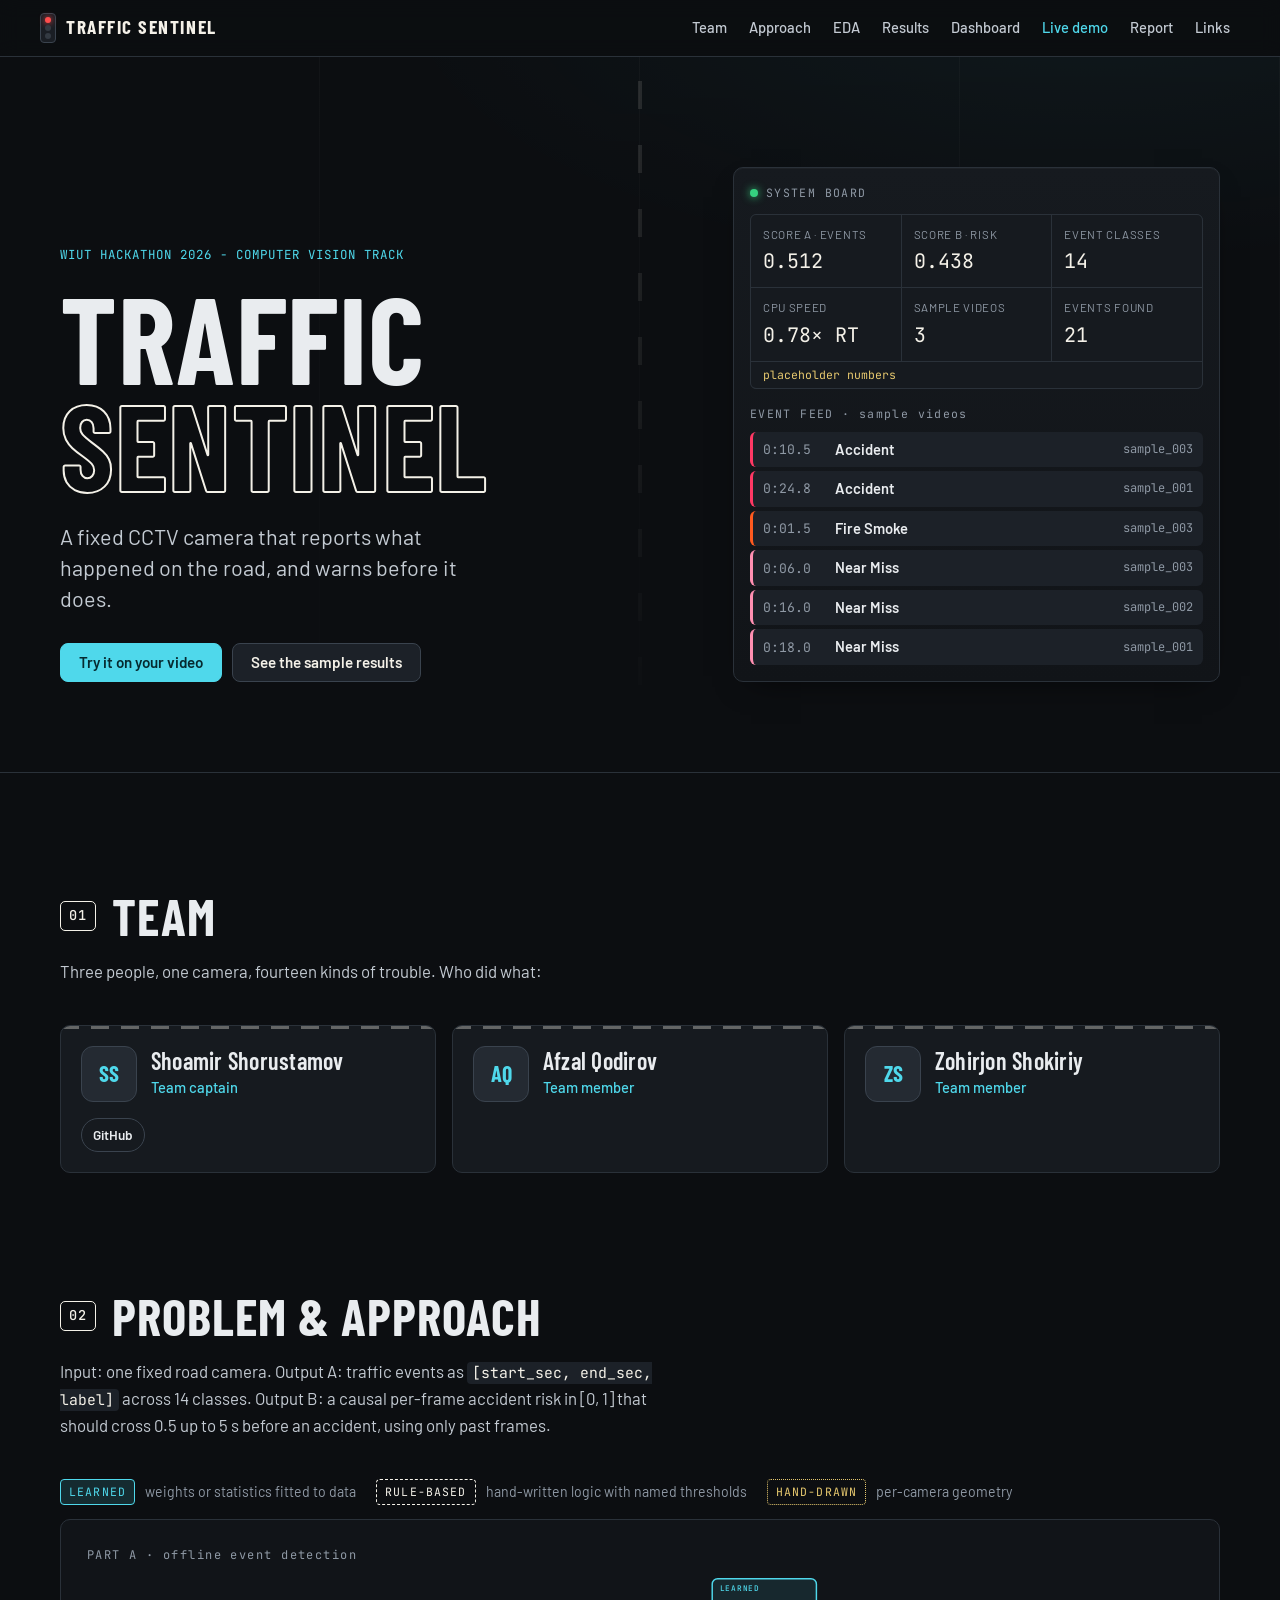
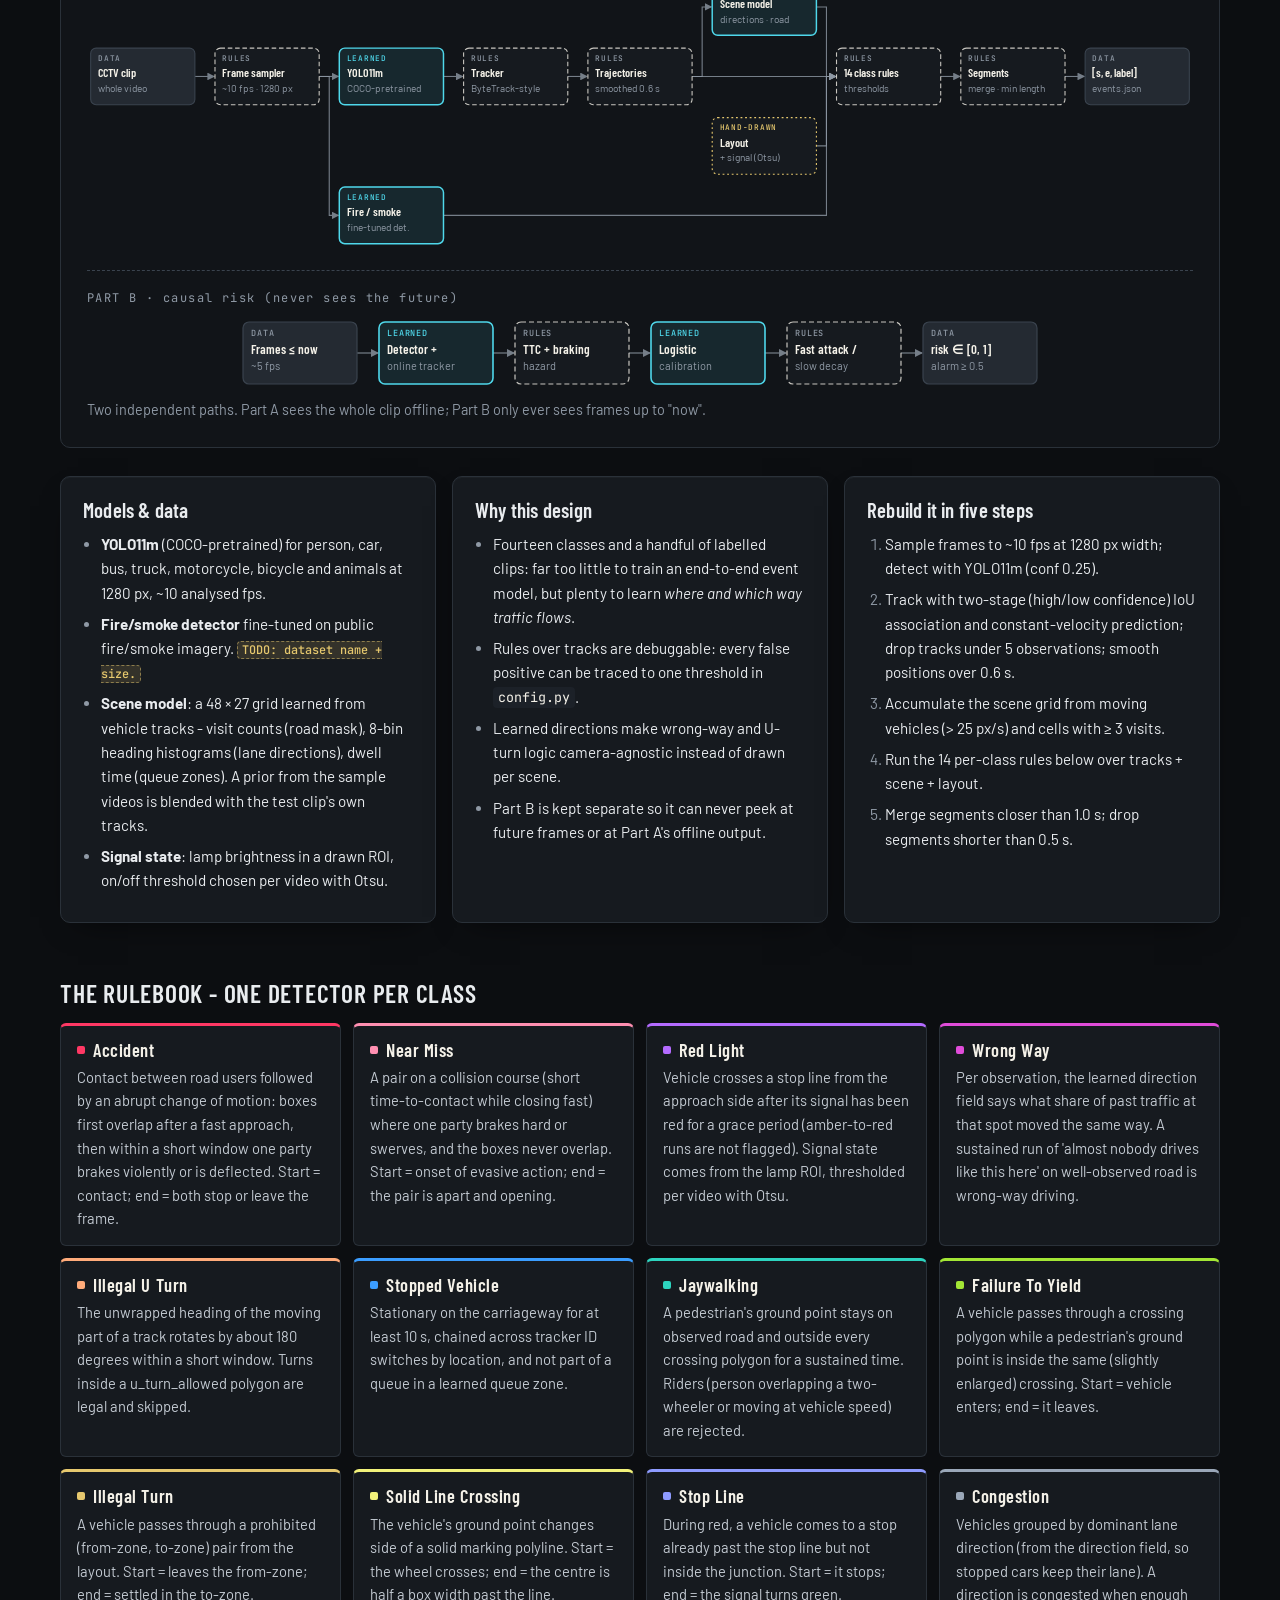
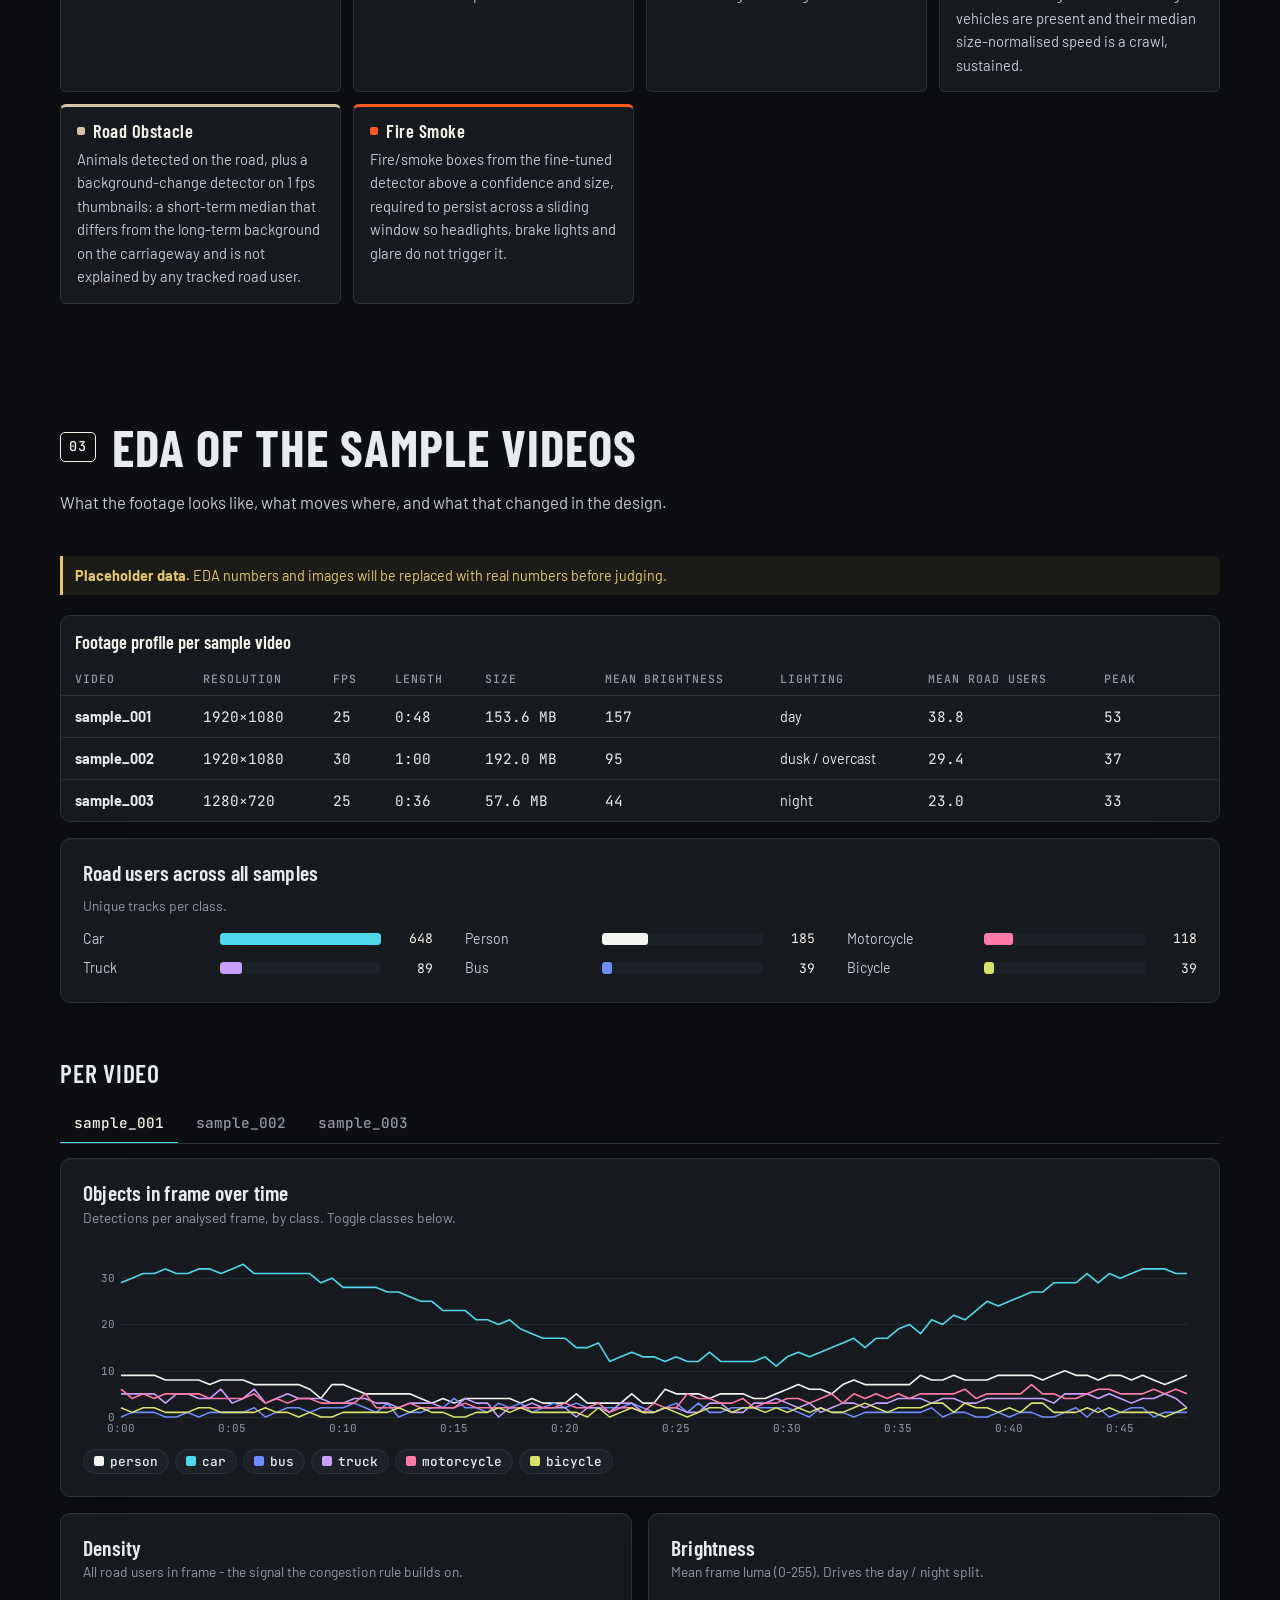
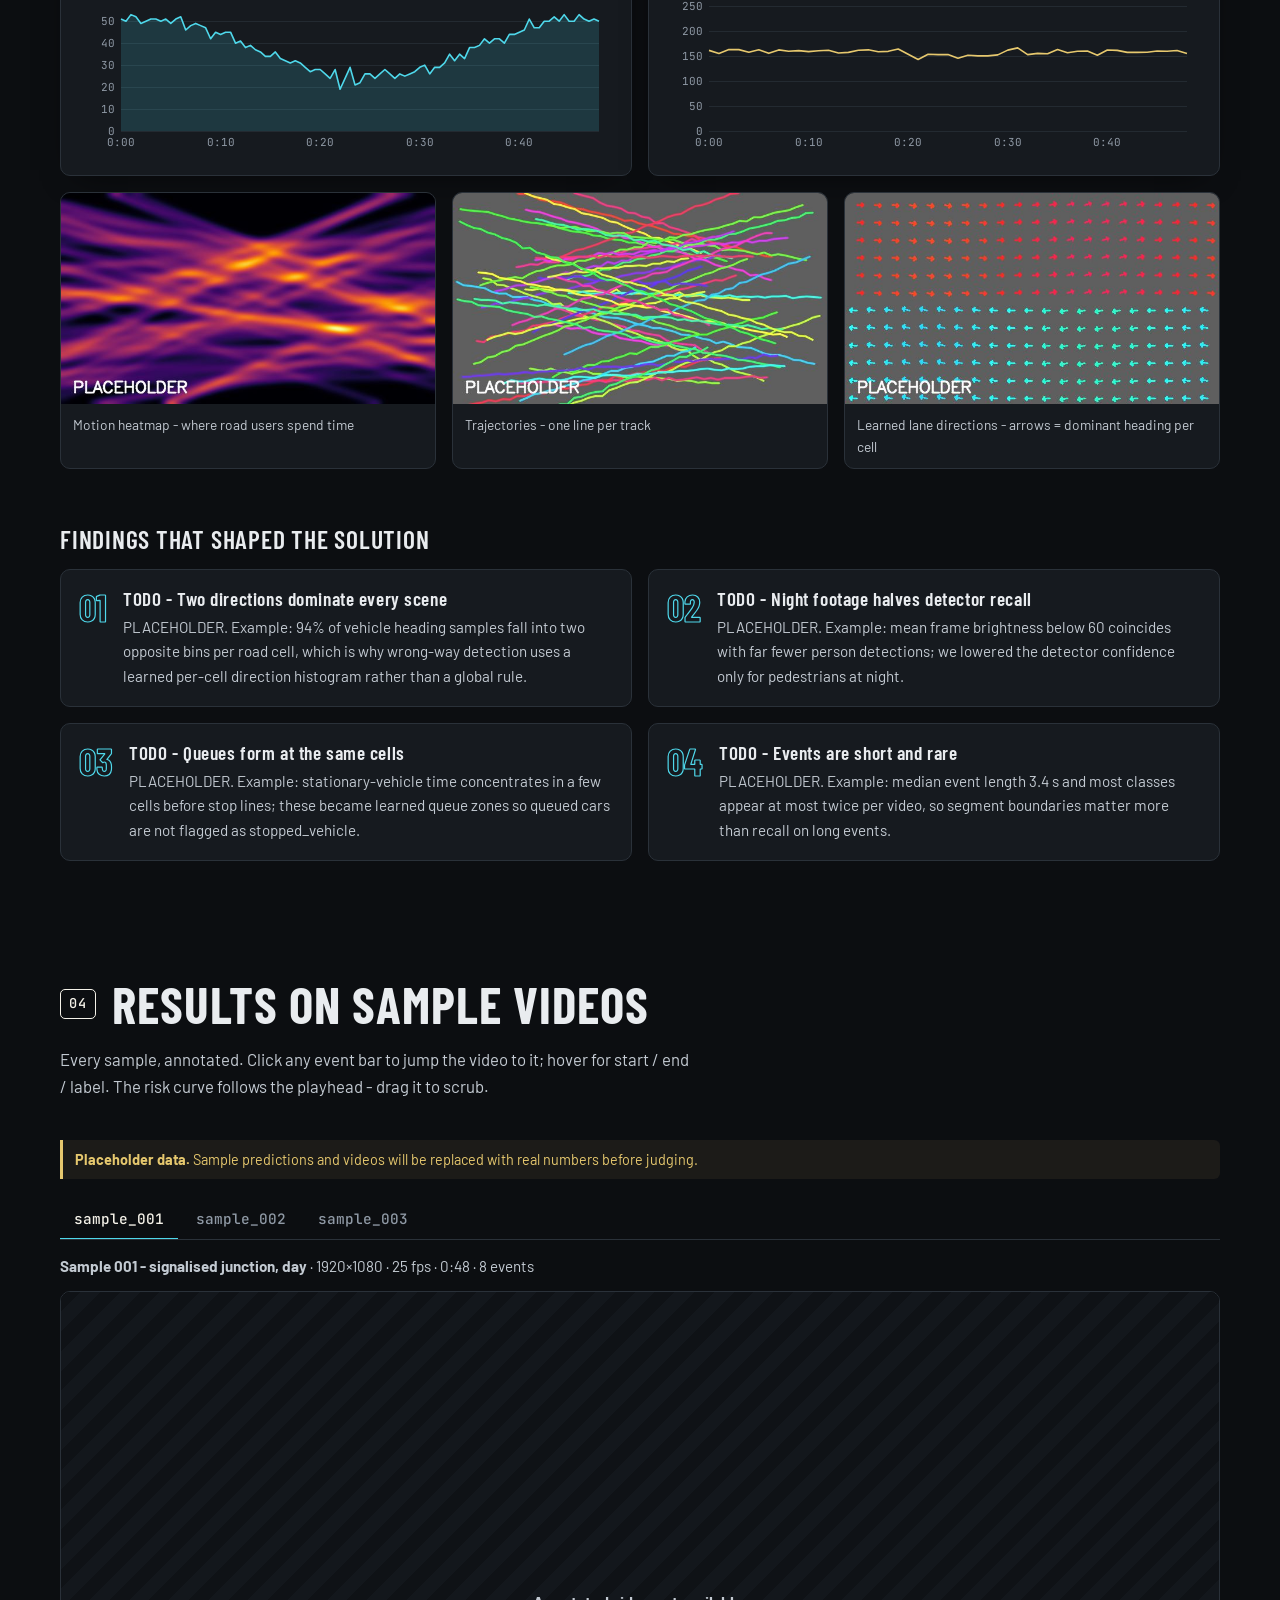
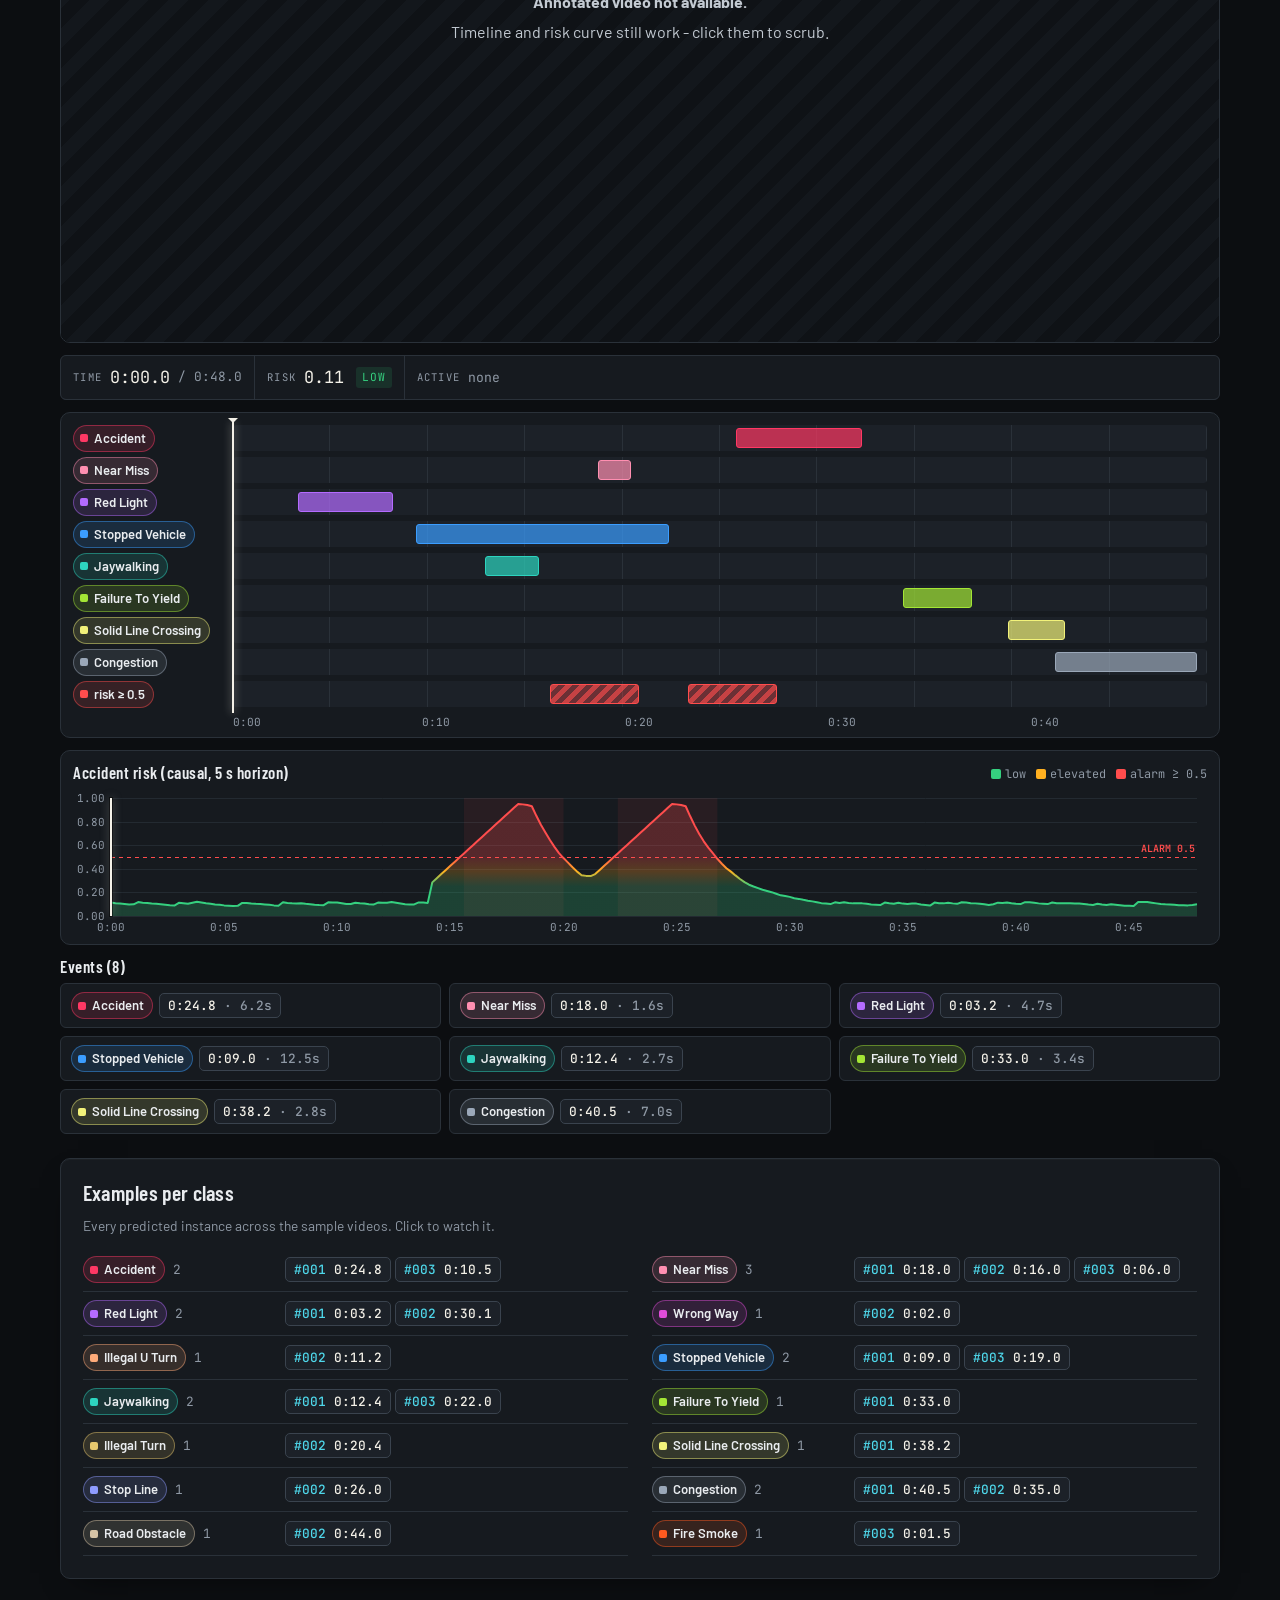
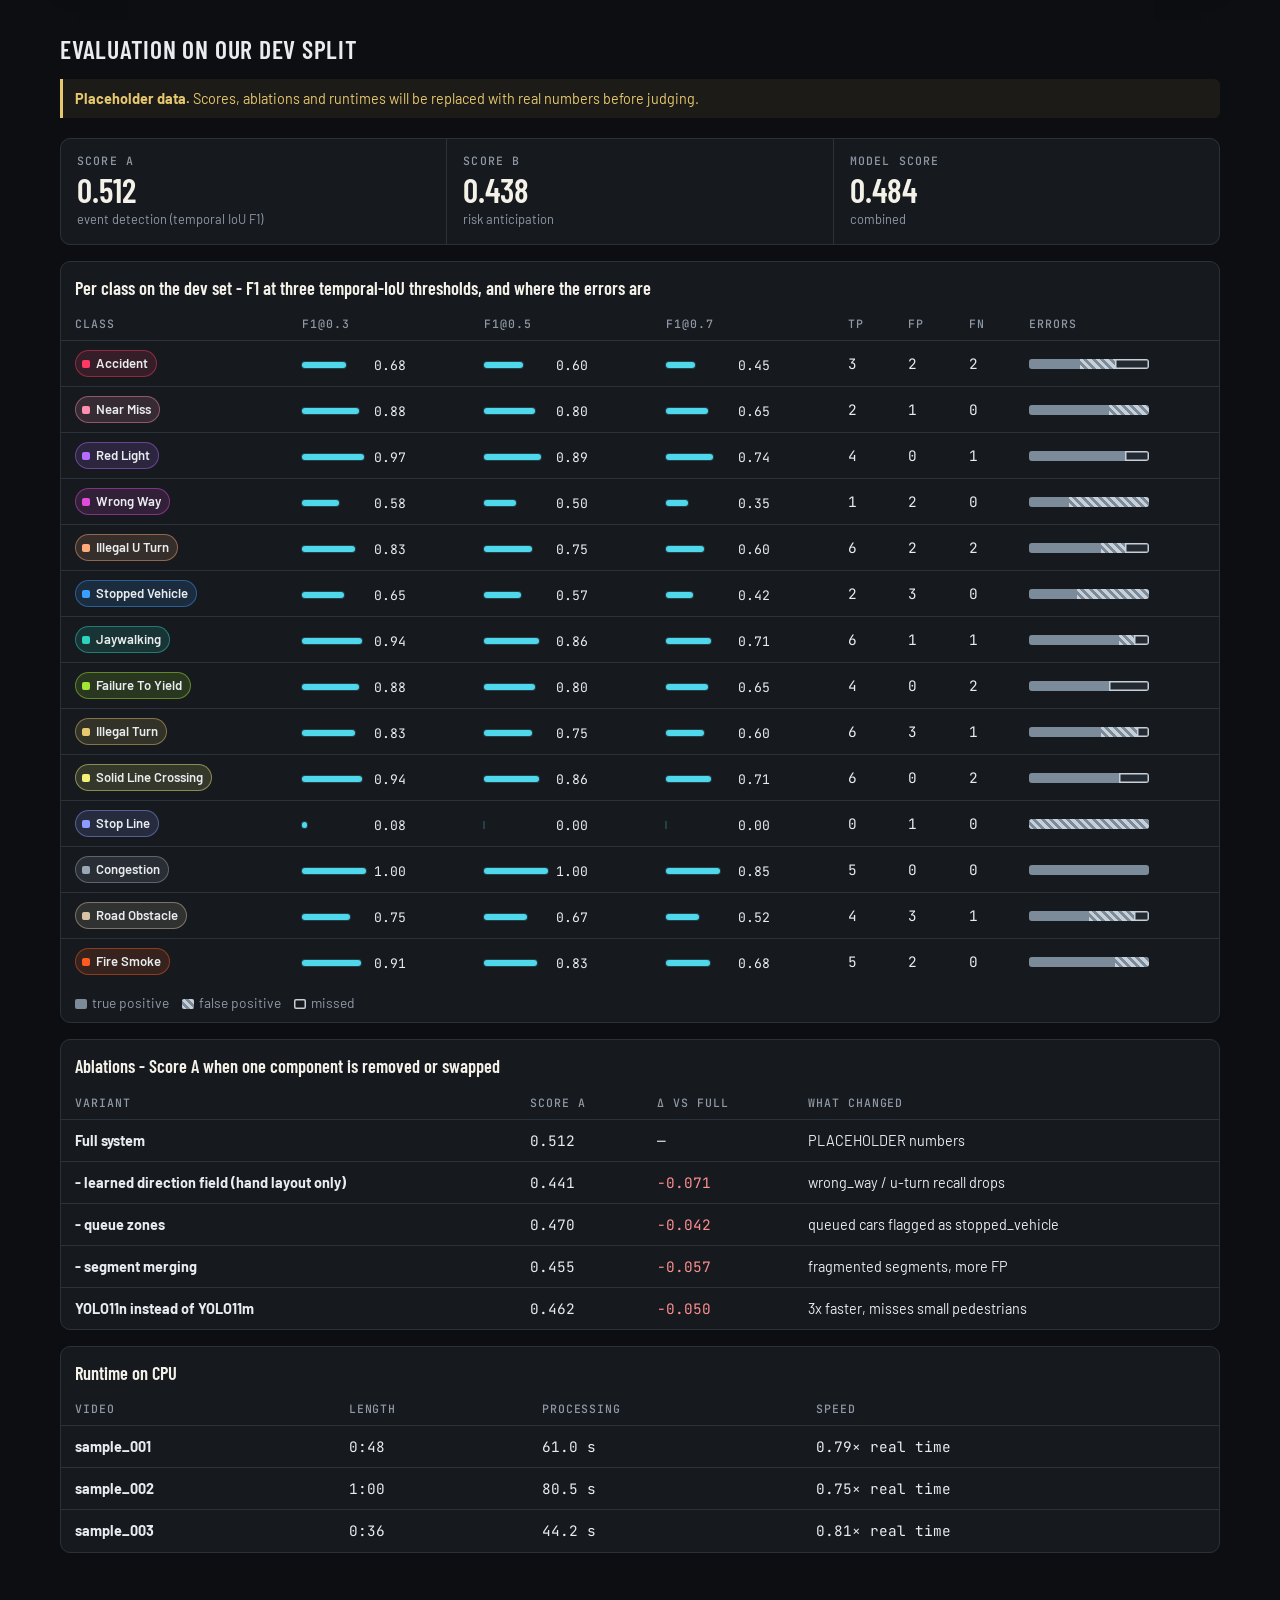
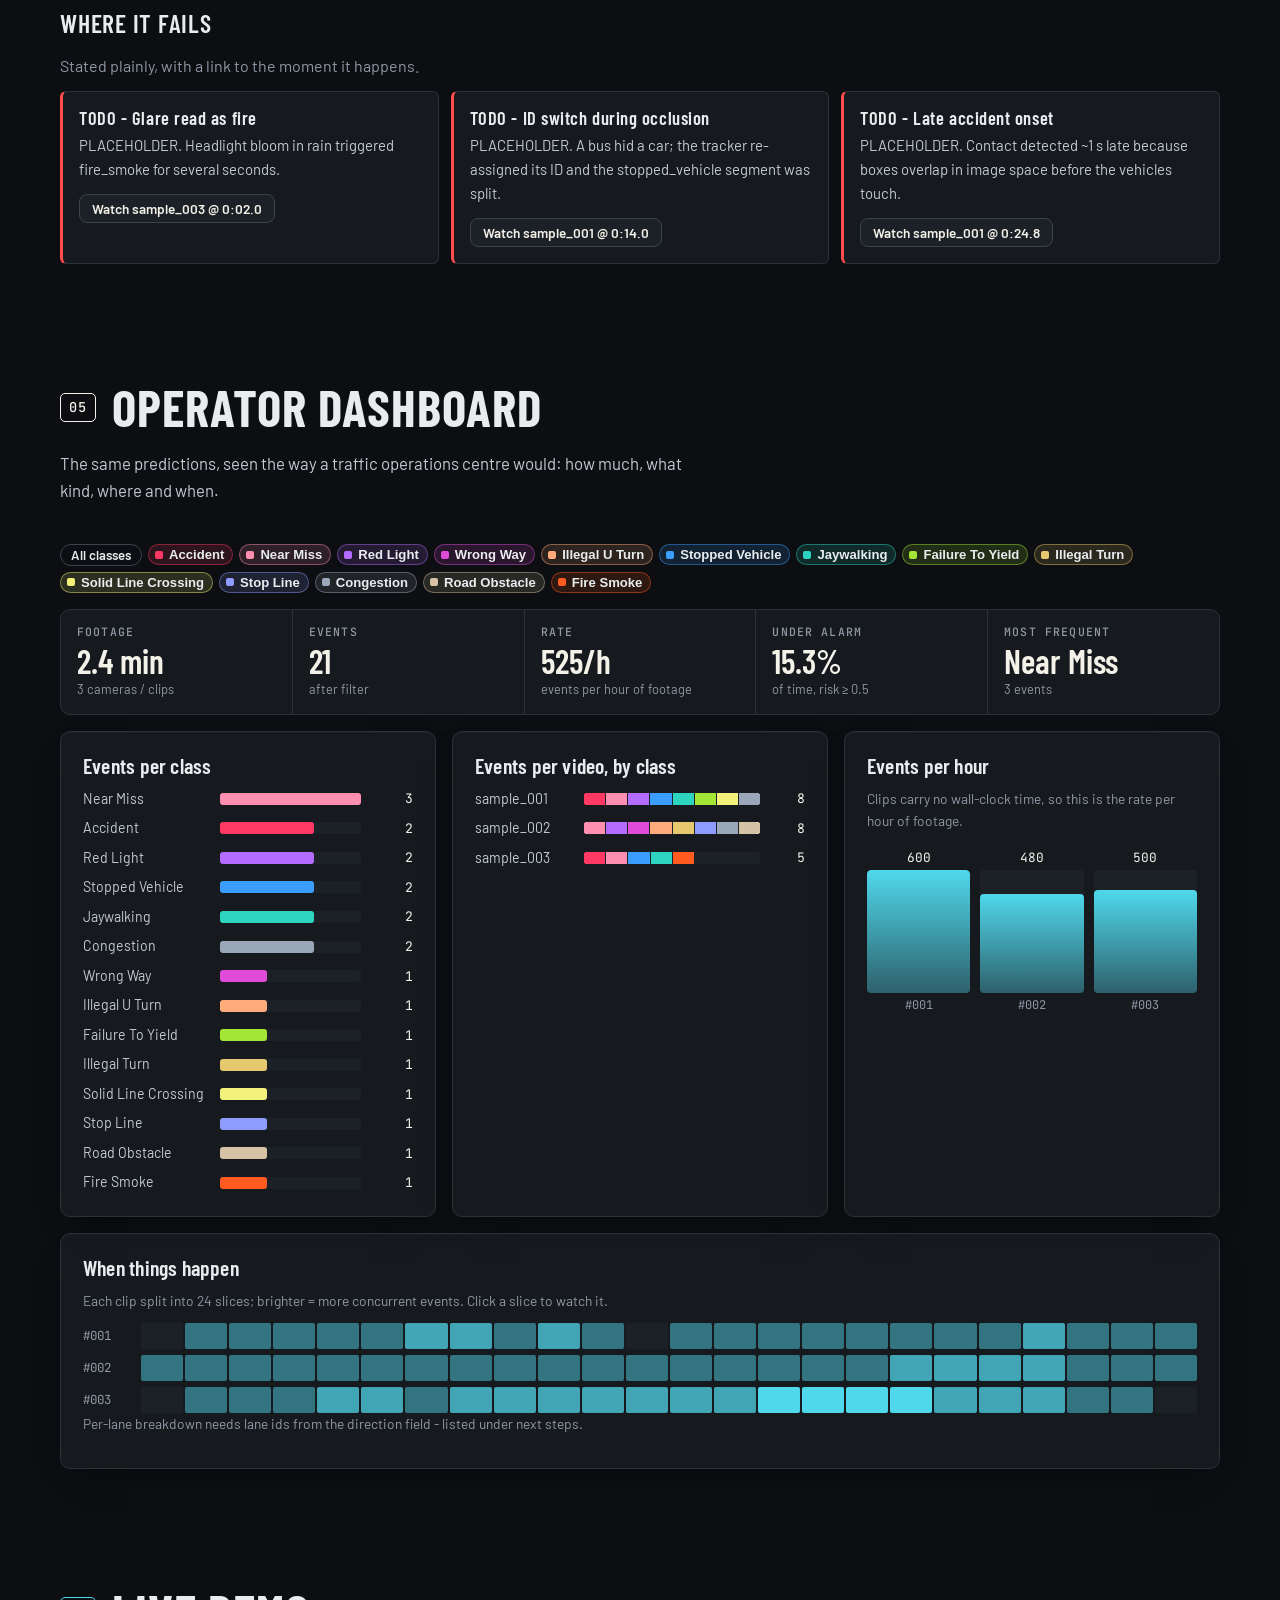
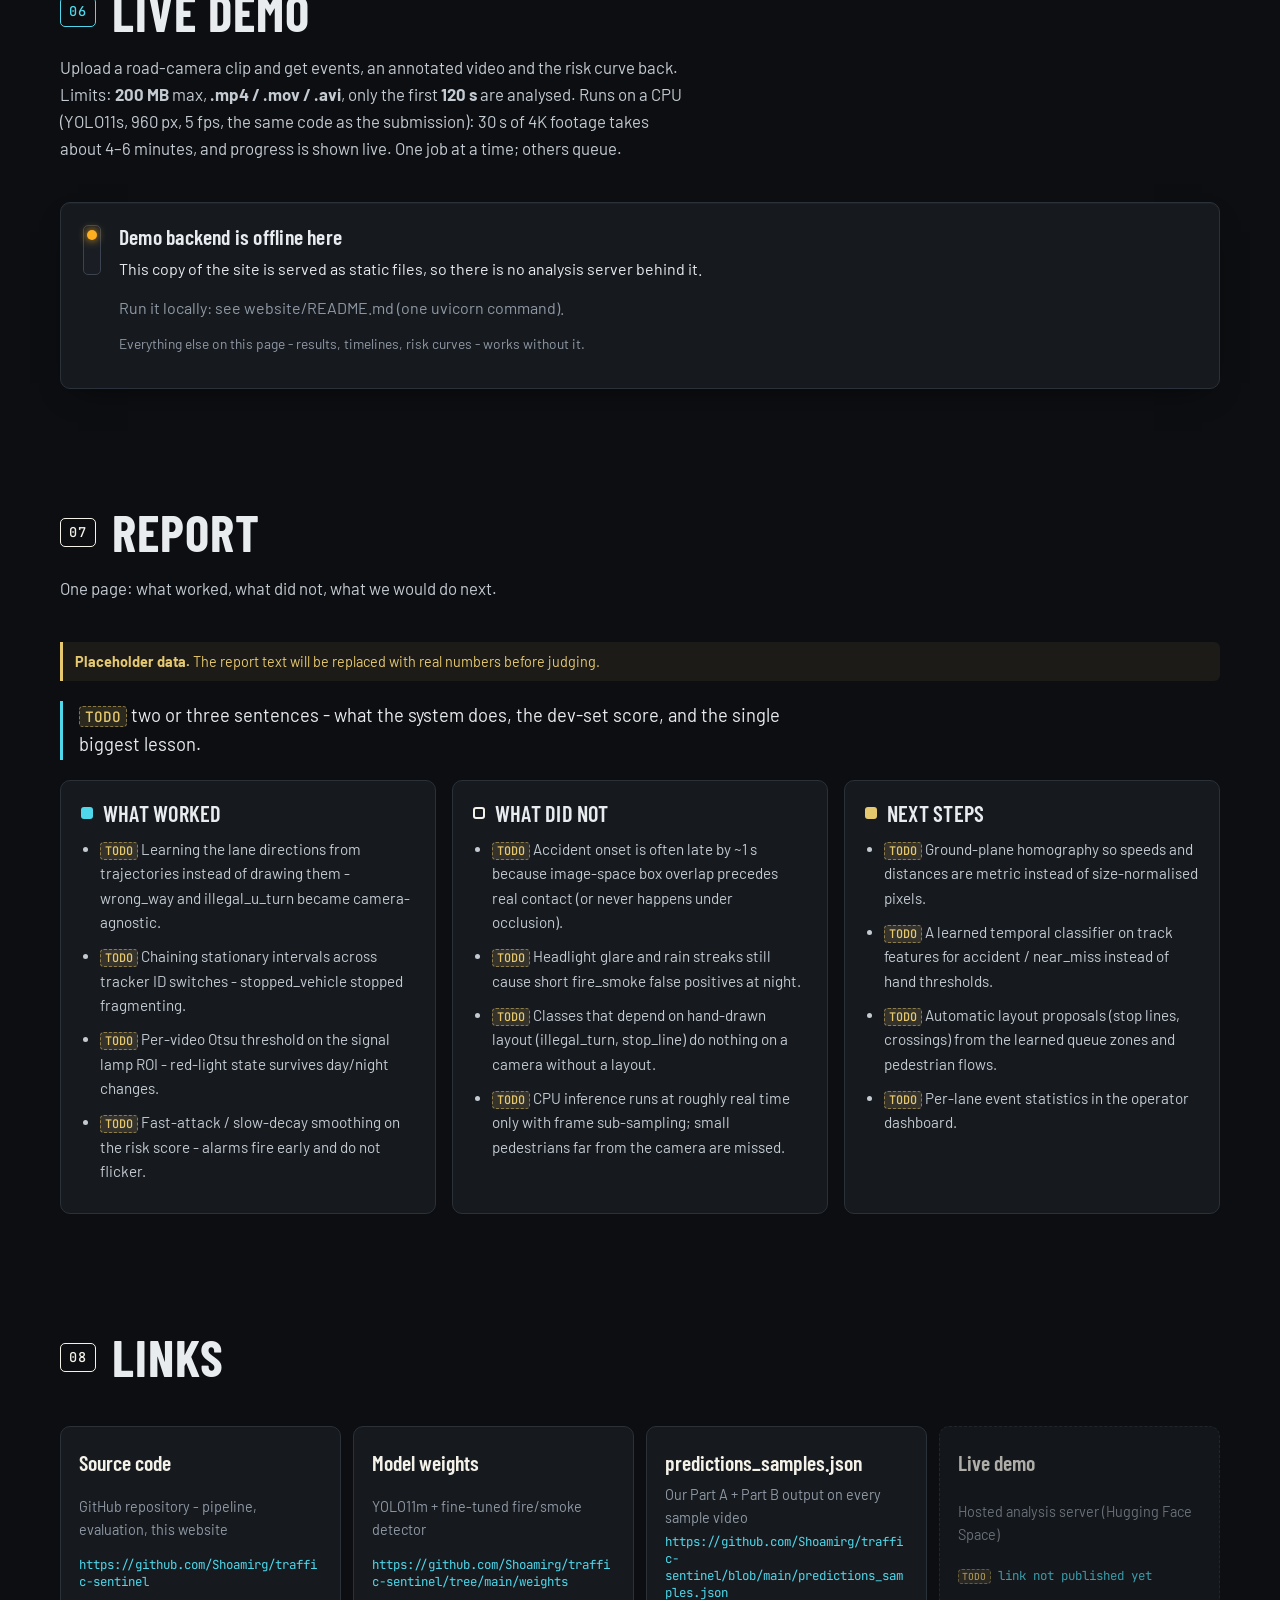
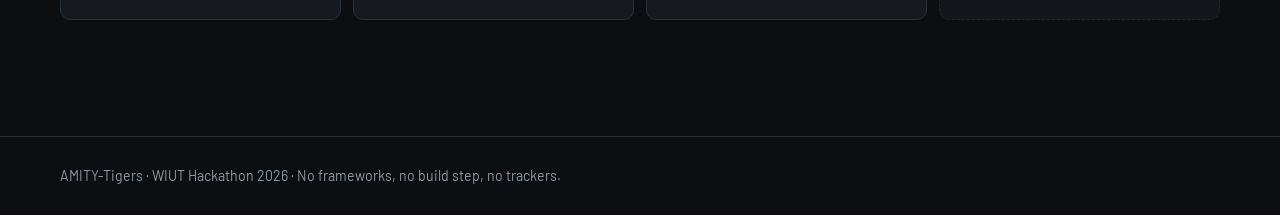
==== commit a517da6a: "feat(website): CPU settings and honest limits for the live demo Measured on 2 CPU cores, the demo ta" ====
--- a/website/static/index.html
+++ b/website/static/index.html
@@ -152,7 +152,7 @@
     <section class="section section-demo" id="demo" aria-labelledby="demo-title">
       <div class="wrap">
         <header class="sec-head"><span class="plate plate-live">06</span><h2 id="demo-title">Live demo</h2>
-          <p class="sec-lede">Upload a road-camera clip and get events, an annotated video and the risk curve back. Limits: <strong id="demo-limit-mb">200 MB</strong> max, <strong>.mp4 / .mov / .avi</strong>, only the first <strong id="demo-limit-s">120 s</strong> are analysed. Runs on CPU, so expect roughly real-time or slower; one job at a time, others queue.</p></header>
+          <p class="sec-lede">Upload a road-camera clip and get events, an annotated video and the risk curve back. Limits: <strong id="demo-limit-mb">200 MB</strong> max, <strong>.mp4 / .mov / .avi</strong>, only the first <strong id="demo-limit-s">120 s</strong> are analysed. Runs on a CPU (YOLO11s, 960 px, 5 fps, the same code as the submission): 30 s of 4K footage takes about 4–6 minutes, and progress is shown live. One job at a time; others queue.</p></header>
         <div id="demo-body"></div>
       </div>
     </section>
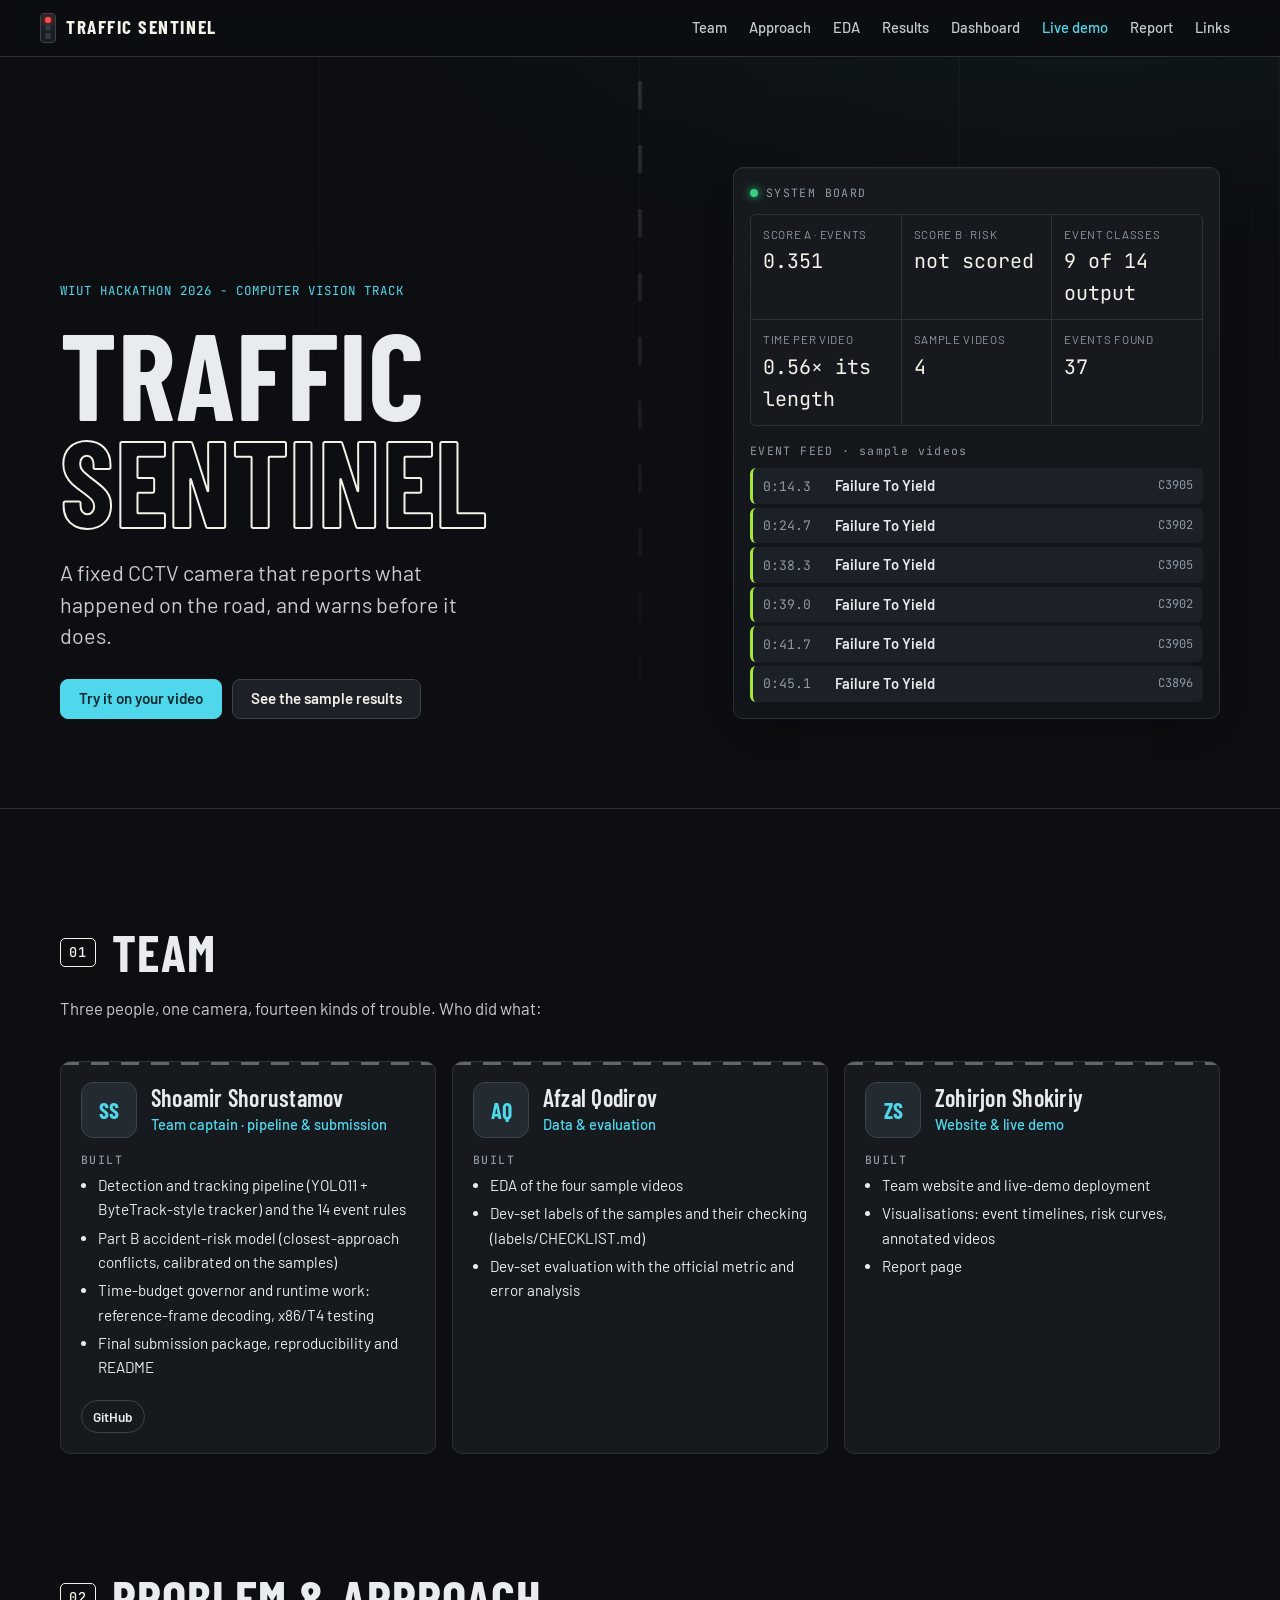
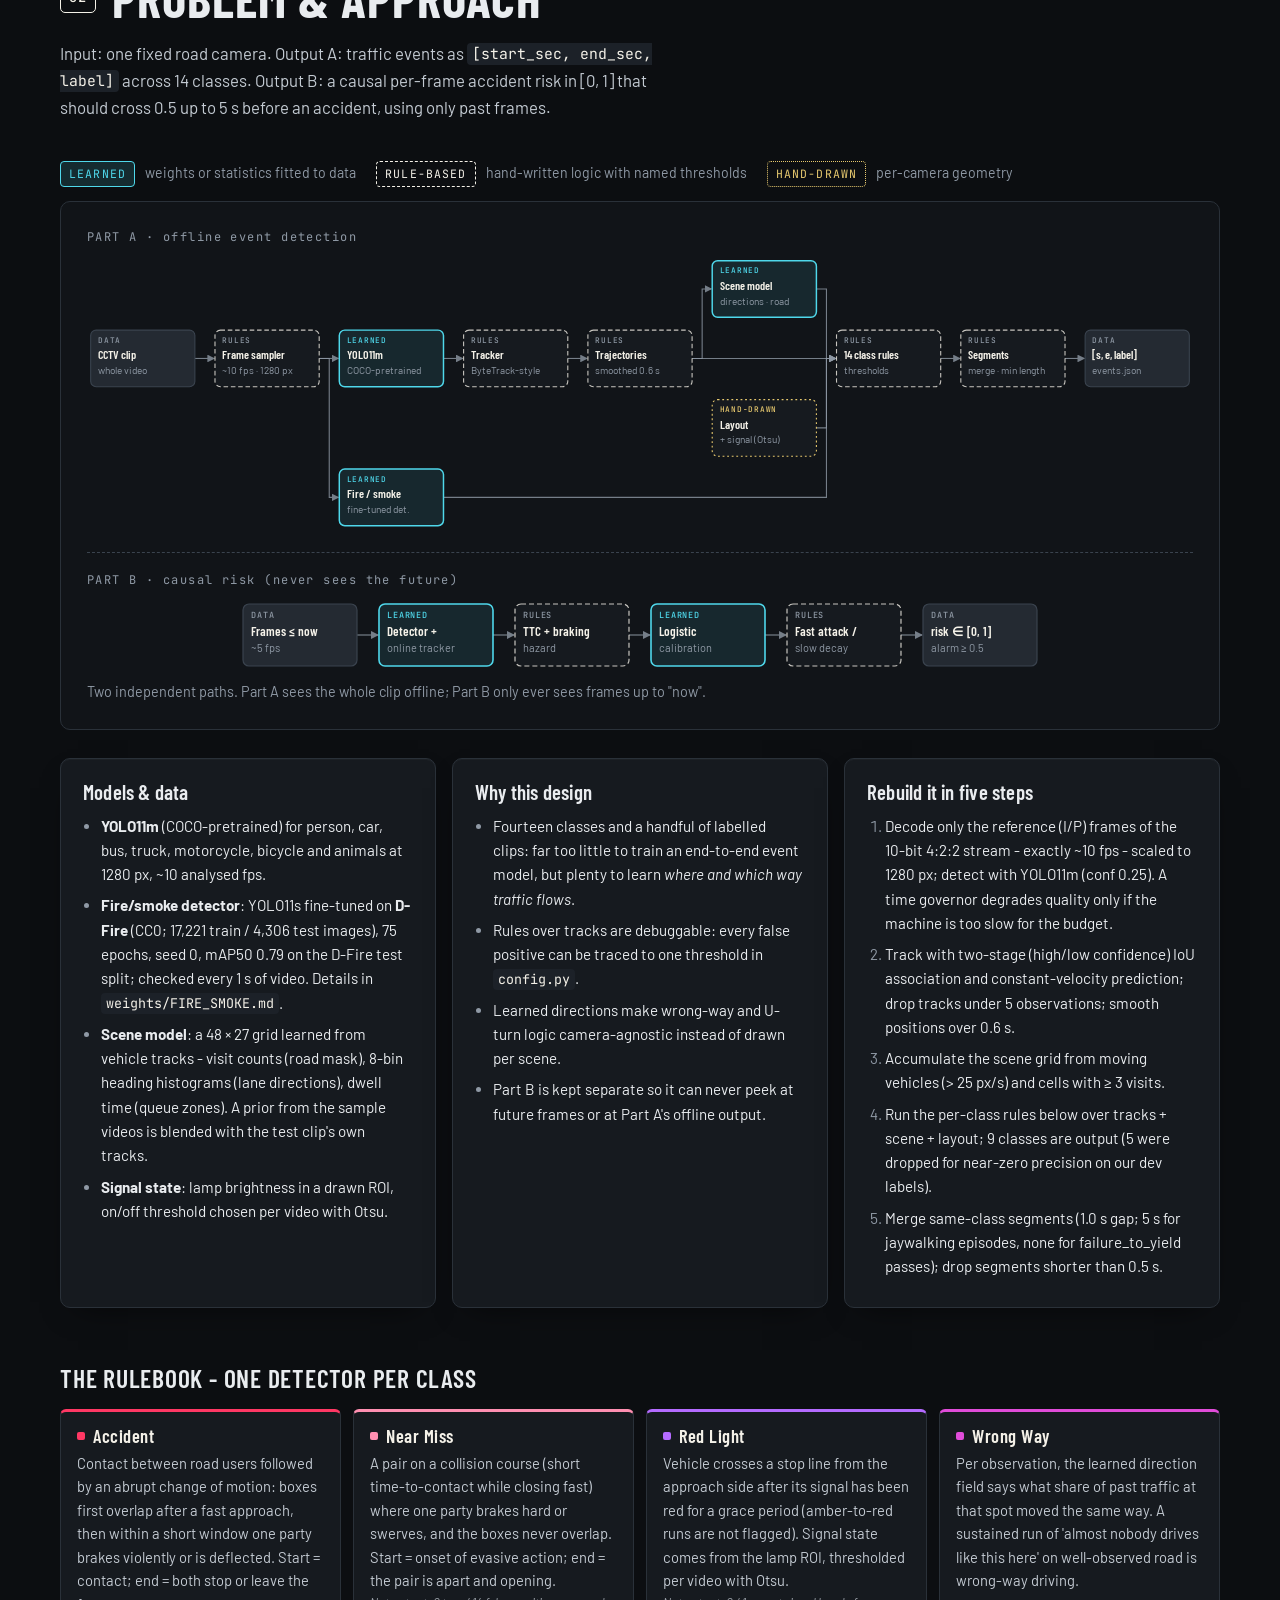
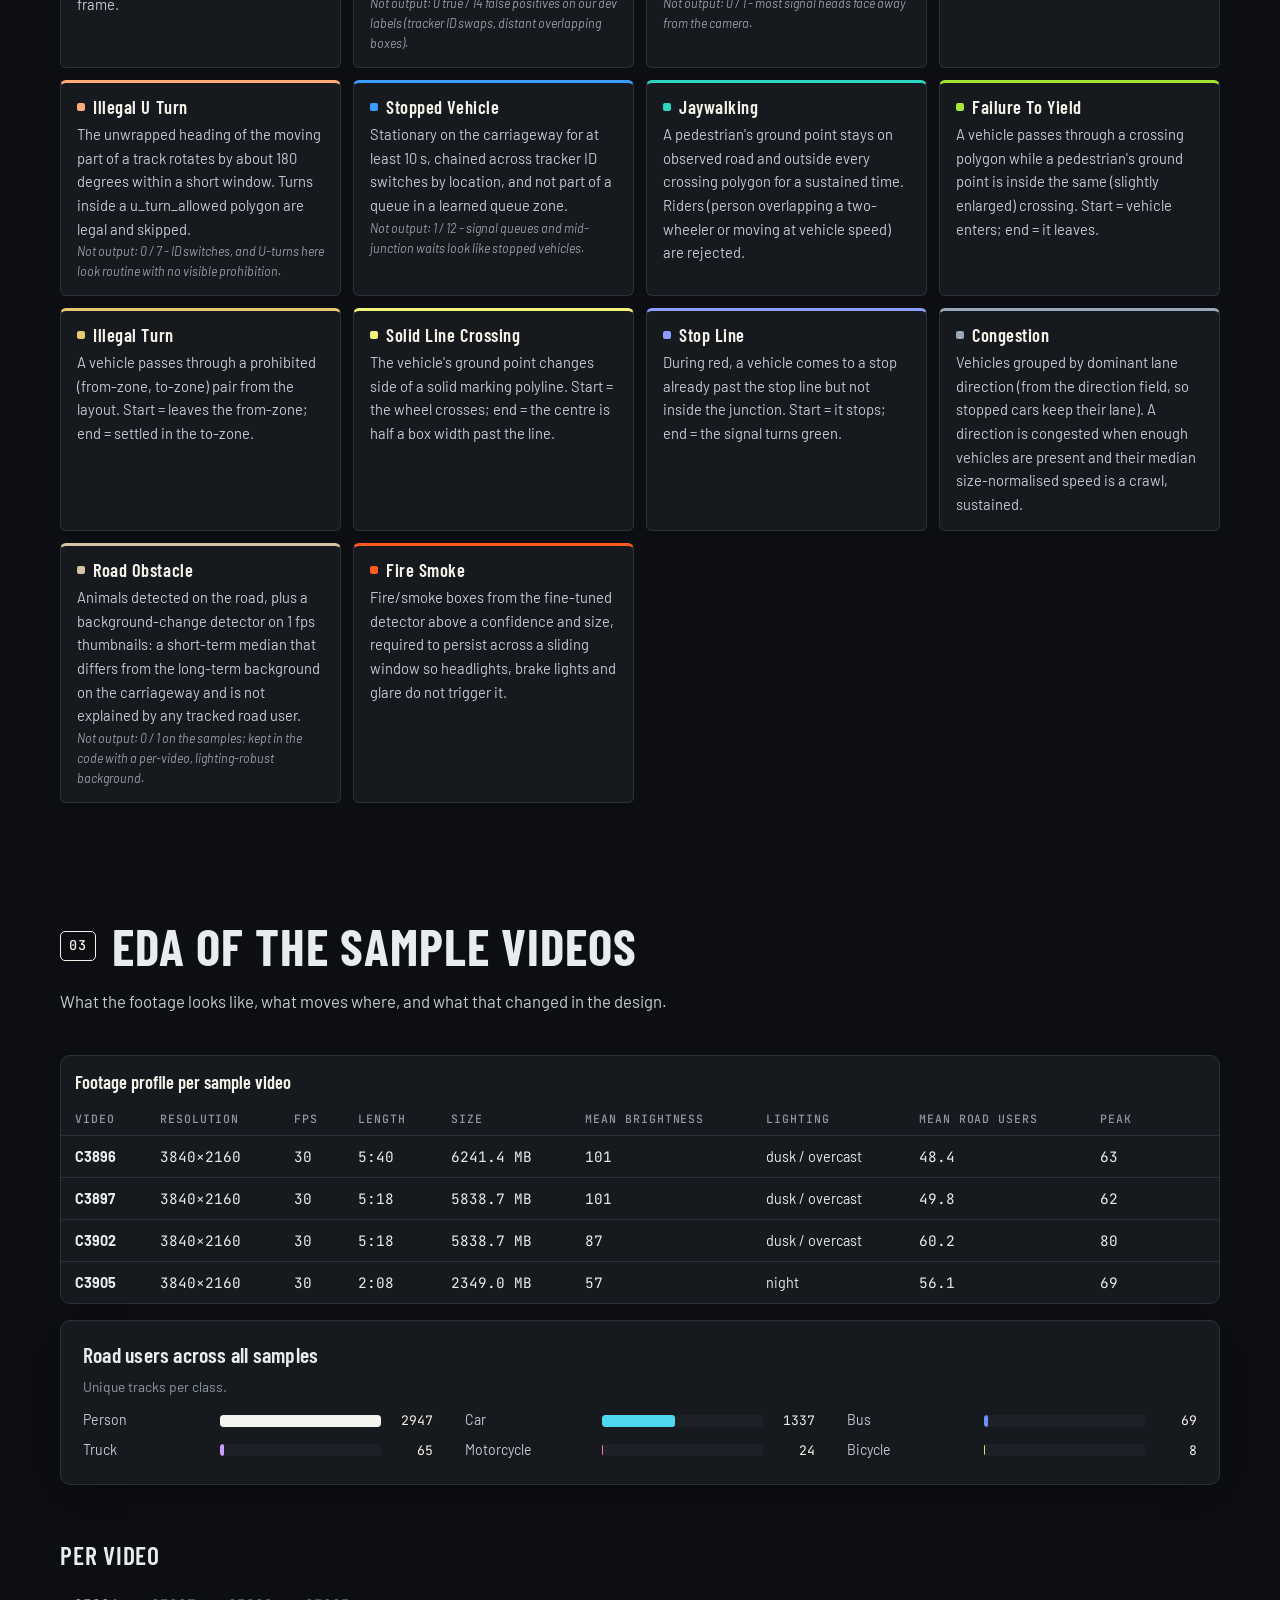
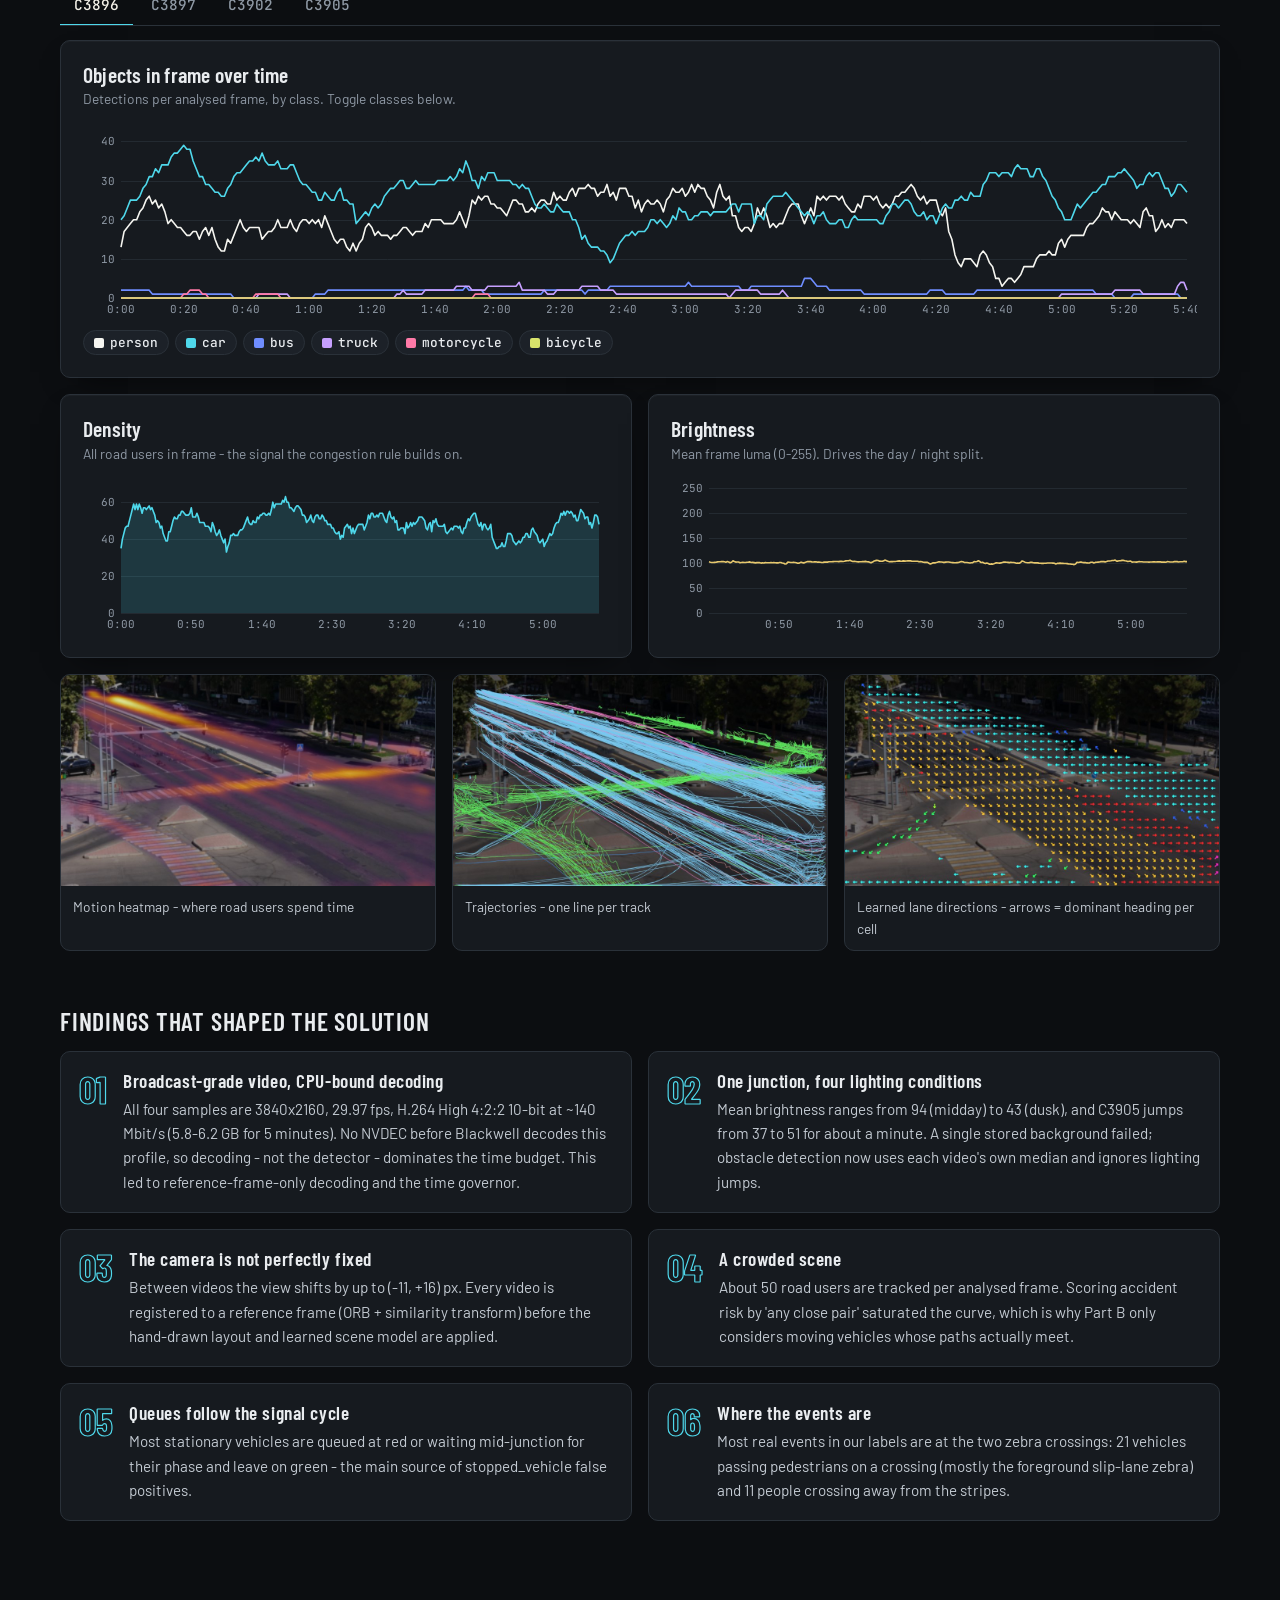
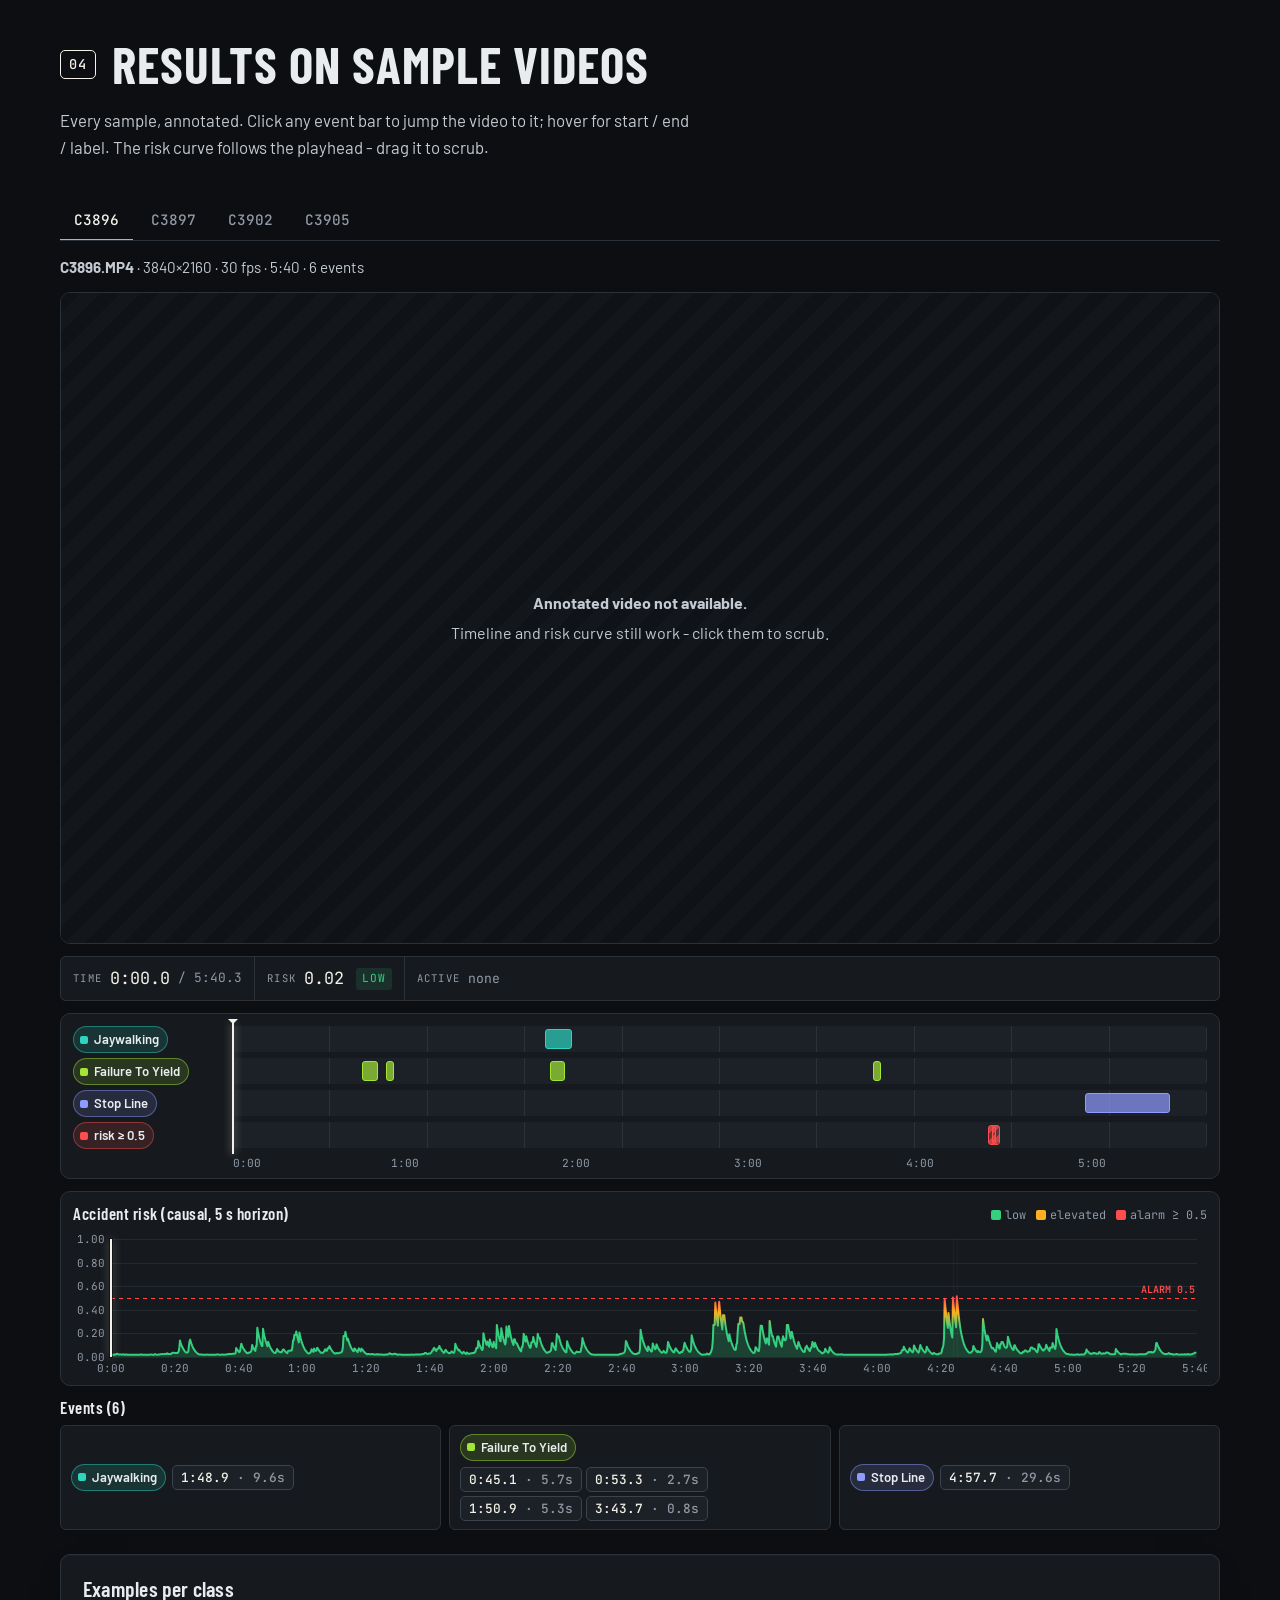
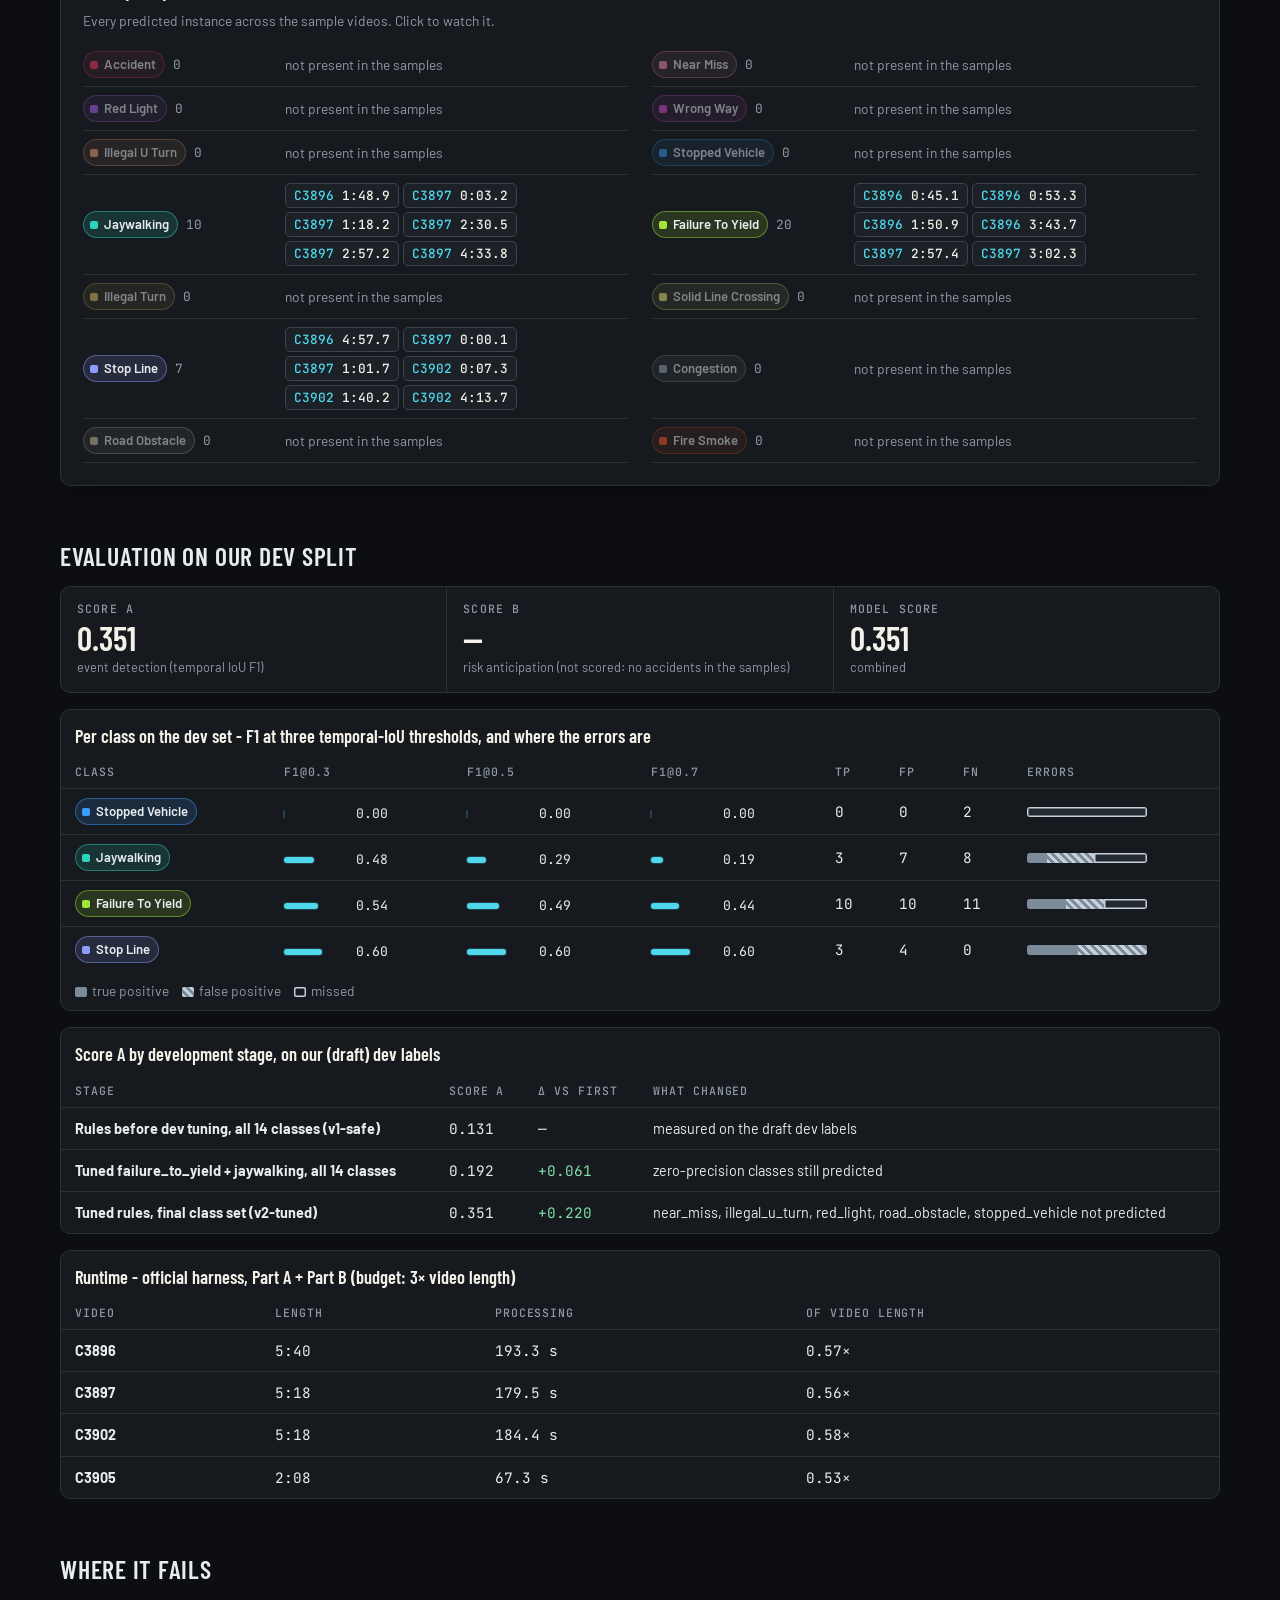
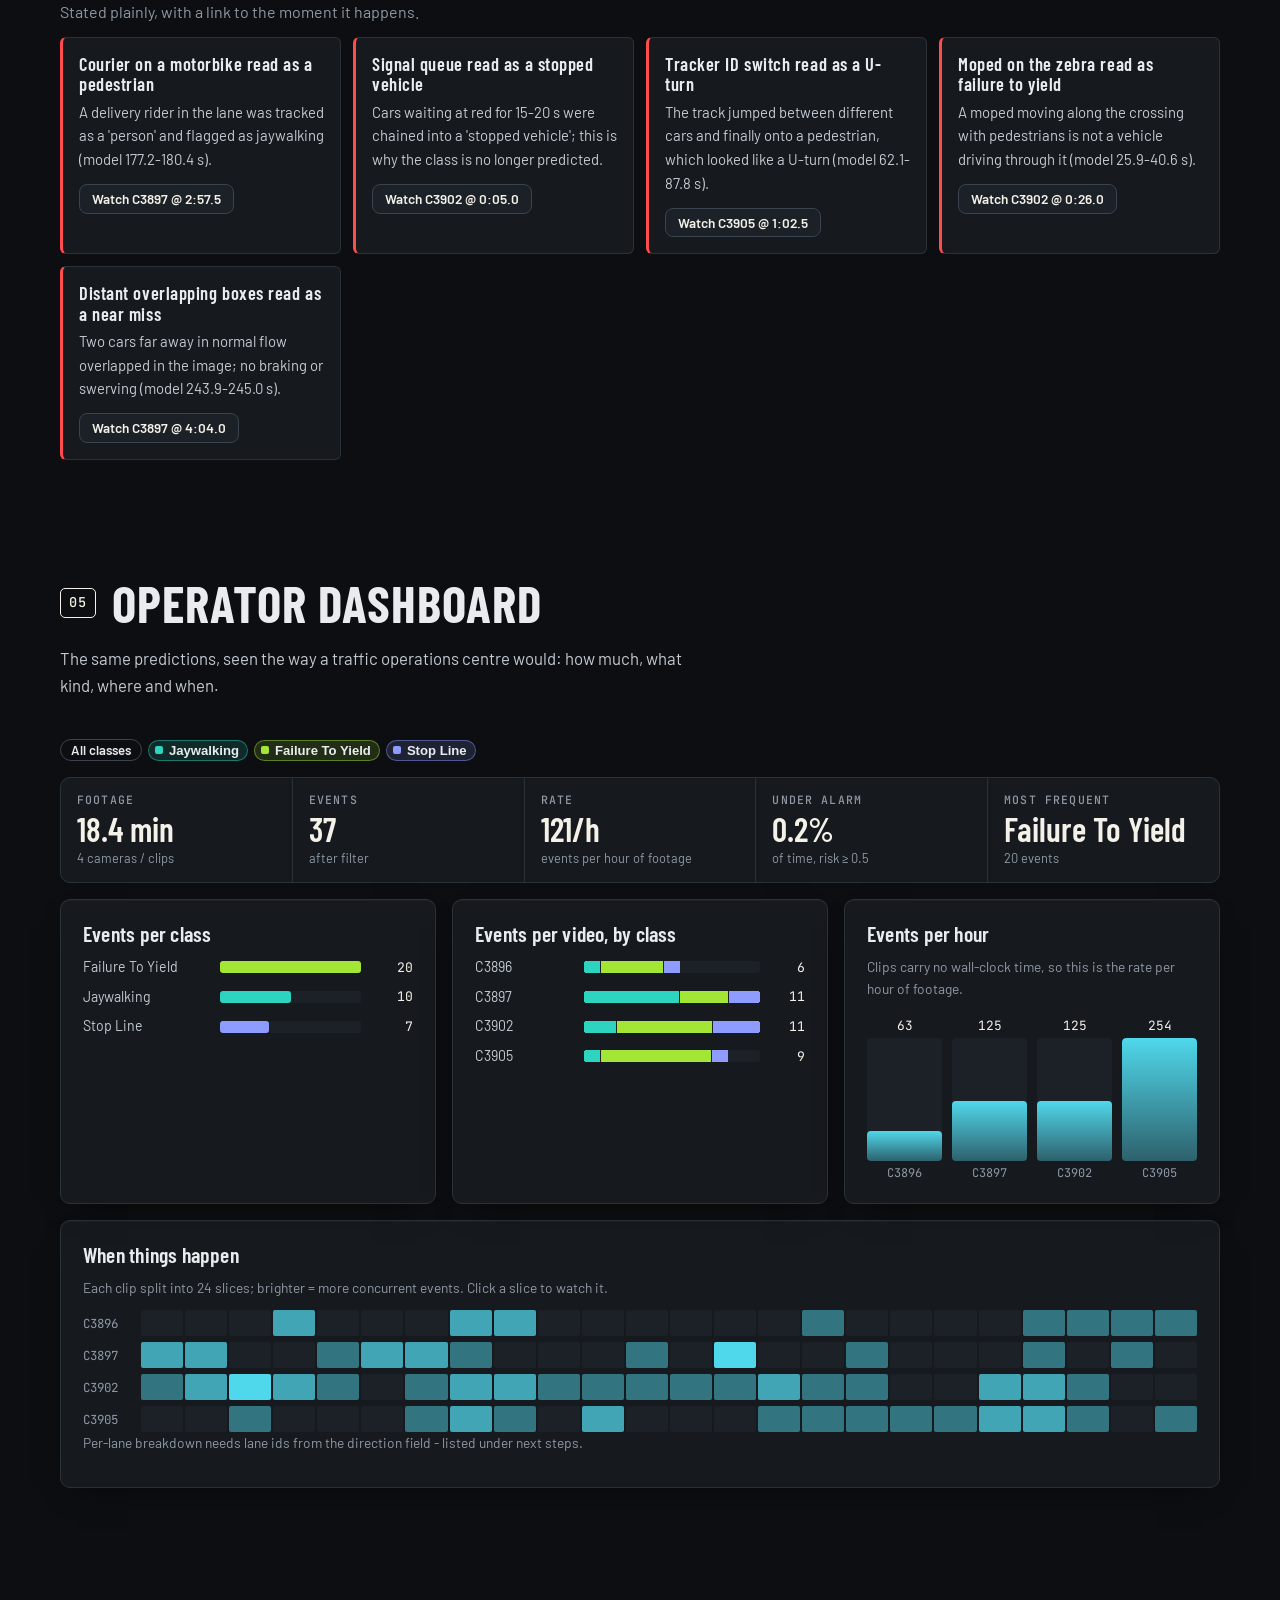
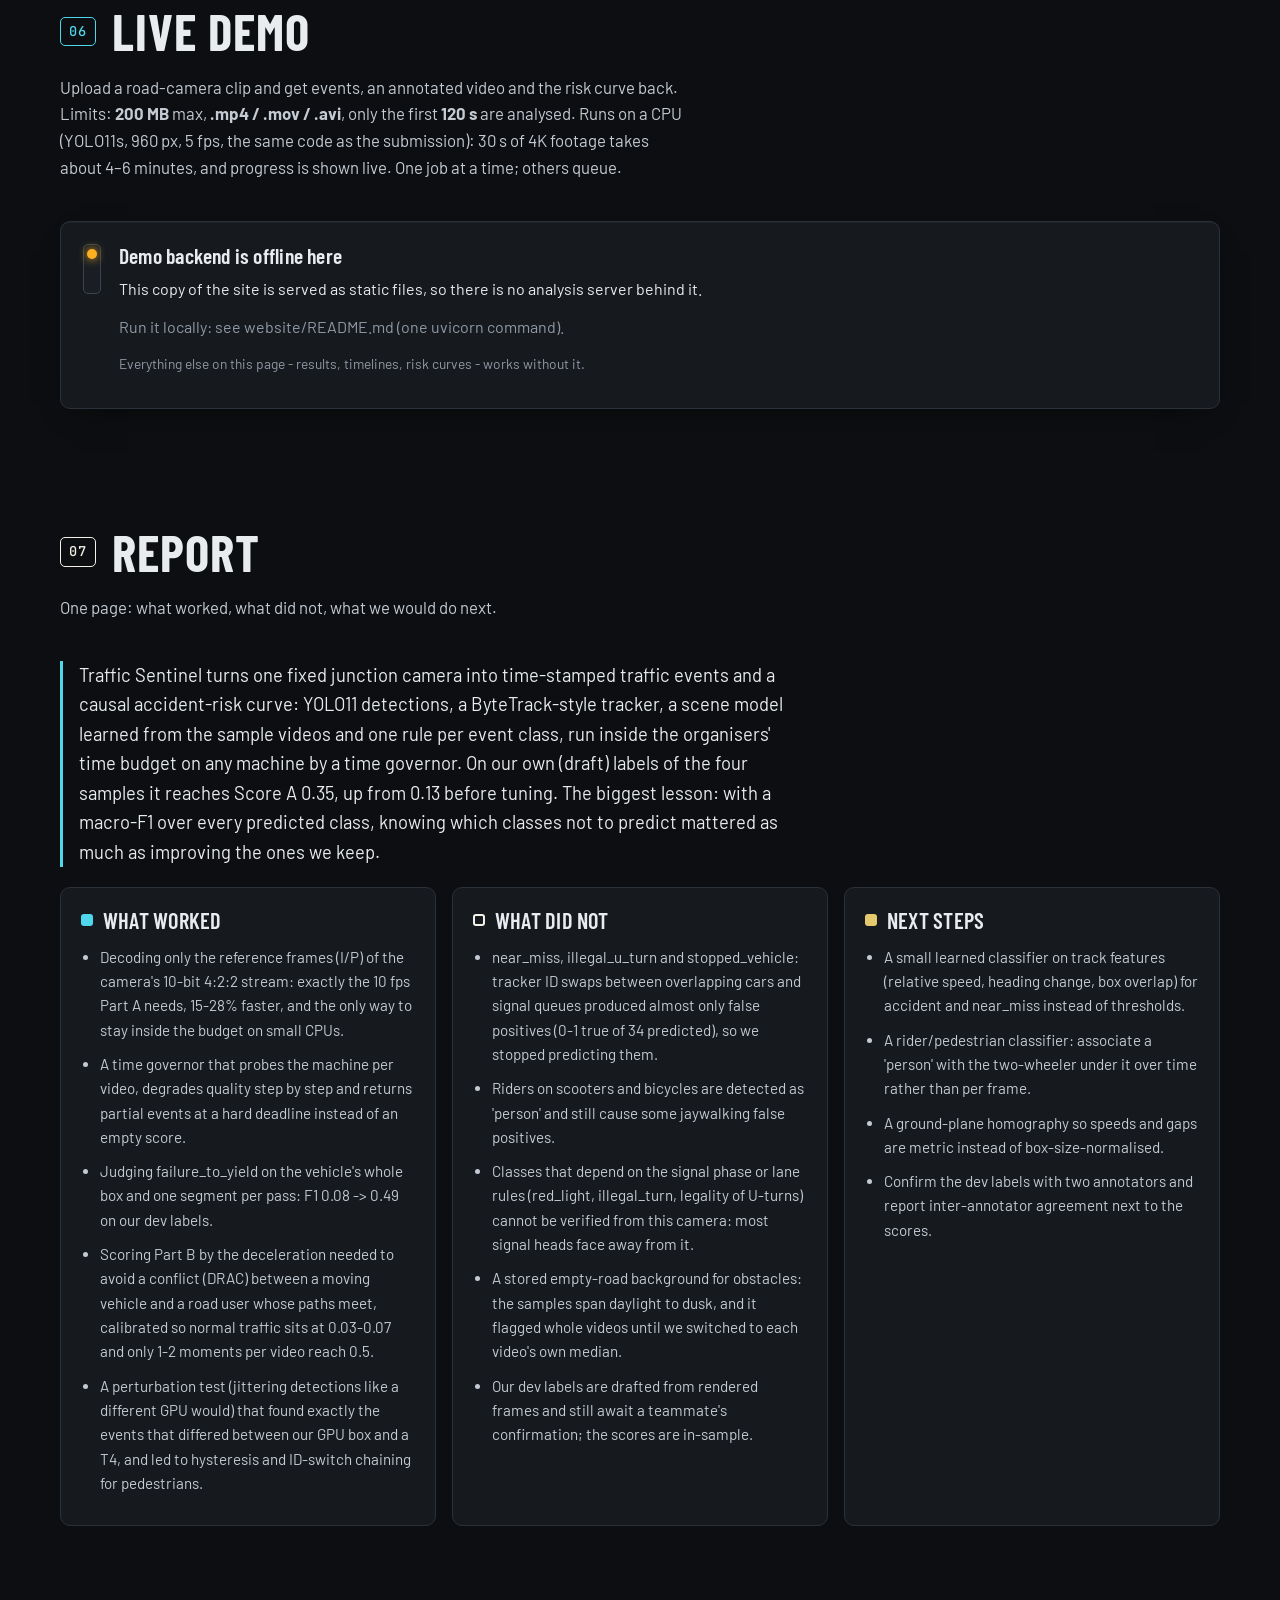
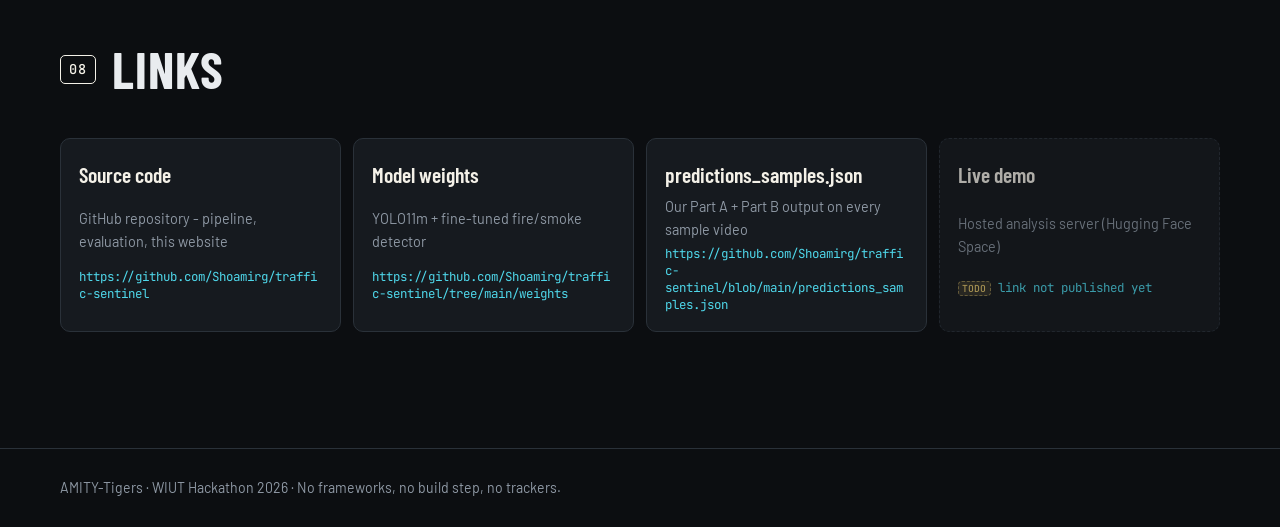
==== commit 67c1f516: "feat(website): real results, EDA, report and team roles The site showed placeholder data (fake sampl" ====
--- a/website/static/index.html
+++ b/website/static/index.html
@@ -82,7 +82,7 @@
         <figure class="pipeline">
           <div id="pipeline-svg" class="pipeline-svg"></div>
           <figcaption>Two independent paths. Part A sees the whole clip offline; Part B only ever sees frames up to "now".</figcaption>
-          <noscript><p>Part A: frames → YOLO11 detector (learned) → ByteTrack-style tracker → trajectories → learned scene model + hand-drawn layout → per-class rules → segment post-processing → events. Part B: frames (causal) → online tracker → time-to-collision + hard-braking hazard → logistic calibration → fast-attack/slow-decay smoothing → risk.</p></noscript>
+          <noscript><p>Part A: frames → YOLO11 detector (learned) → ByteTrack-style tracker → trajectories → learned scene model + hand-drawn layout → per-class rules → segment post-processing → events. Part B: frames (causal) → online tracker → for moving vehicles whose paths meet within 3 s, the deceleration needed to avoid contact (DRAC) + observed hard braking → 0.5 s persistence → logistic calibrated on the samples → fast-attack/slow-decay smoothing → risk.</p></noscript>
         </figure>
 
         <div class="cols-3 approach-cards">
@@ -90,7 +90,7 @@
             <h3>Models &amp; data</h3>
             <ul class="tight">
               <li><strong>YOLO11m</strong> (COCO-pretrained) for person, car, bus, truck, motorcycle, bicycle and animals at 1280 px, ~10 analysed fps.</li>
-              <li><strong>Fire/smoke detector</strong> fine-tuned on public fire/smoke imagery. <span class="todo">TODO: dataset name + size.</span></li>
+              <li><strong>Fire/smoke detector</strong>: YOLO11s fine-tuned on <strong>D-Fire</strong> (CC0; 17,221 train / 4,306 test images), 75 epochs, seed 0, mAP50 0.79 on the D-Fire test split; checked every 1 s of video. Details in <code>weights/FIRE_SMOKE.md</code>.</li>
               <li><strong>Scene model</strong>: a 48 × 27 grid learned from vehicle tracks - visit counts (road mask), 8-bin heading histograms (lane directions), dwell time (queue zones). A prior from the sample videos is blended with the test clip's own tracks.</li>
               <li><strong>Signal state</strong>: lamp brightness in a drawn ROI, on/off threshold chosen per video with Otsu.</li>
             </ul>
@@ -107,11 +107,11 @@
           <article class="card">
             <h3>Rebuild it in five steps</h3>
             <ol class="tight">
-              <li>Sample frames to ~10 fps at 1280 px width; detect with YOLO11m (conf 0.25).</li>
+              <li>Decode only the reference (I/P) frames of the 10-bit 4:2:2 stream - exactly ~10 fps - scaled to 1280 px; detect with YOLO11m (conf 0.25). A time governor degrades quality only if the machine is too slow for the budget.</li>
               <li>Track with two-stage (high/low confidence) IoU association and constant-velocity prediction; drop tracks under 5 observations; smooth positions over 0.6 s.</li>
               <li>Accumulate the scene grid from moving vehicles (&gt; 25 px/s) and cells with ≥ 3 visits.</li>
-              <li>Run the 14 per-class rules below over tracks + scene + layout.</li>
-              <li>Merge segments closer than 1.0 s; drop segments shorter than 0.5 s.</li>
+              <li>Run the per-class rules below over tracks + scene + layout; 9 classes are output (5 were dropped for near-zero precision on our dev labels).</li>
+              <li>Merge same-class segments (1.0 s gap; 5 s for jaywalking episodes, none for failure_to_yield passes); drop segments shorter than 0.5 s.</li>
             </ol>
           </article>
         </div>
--- a/website/static/css/site.css
+++ b/website/static/css/site.css
@@ -504,3 +504,6 @@
 @media (forced-colors: active) {
   .ep-ev, .chip, .heat-cell { forced-color-adjust: none; }
 }
+
+/* dropped classes in the rulebook */
+.rule-status { margin-top: .5rem; font-size: .85em; opacity: .75; font-style: italic; }
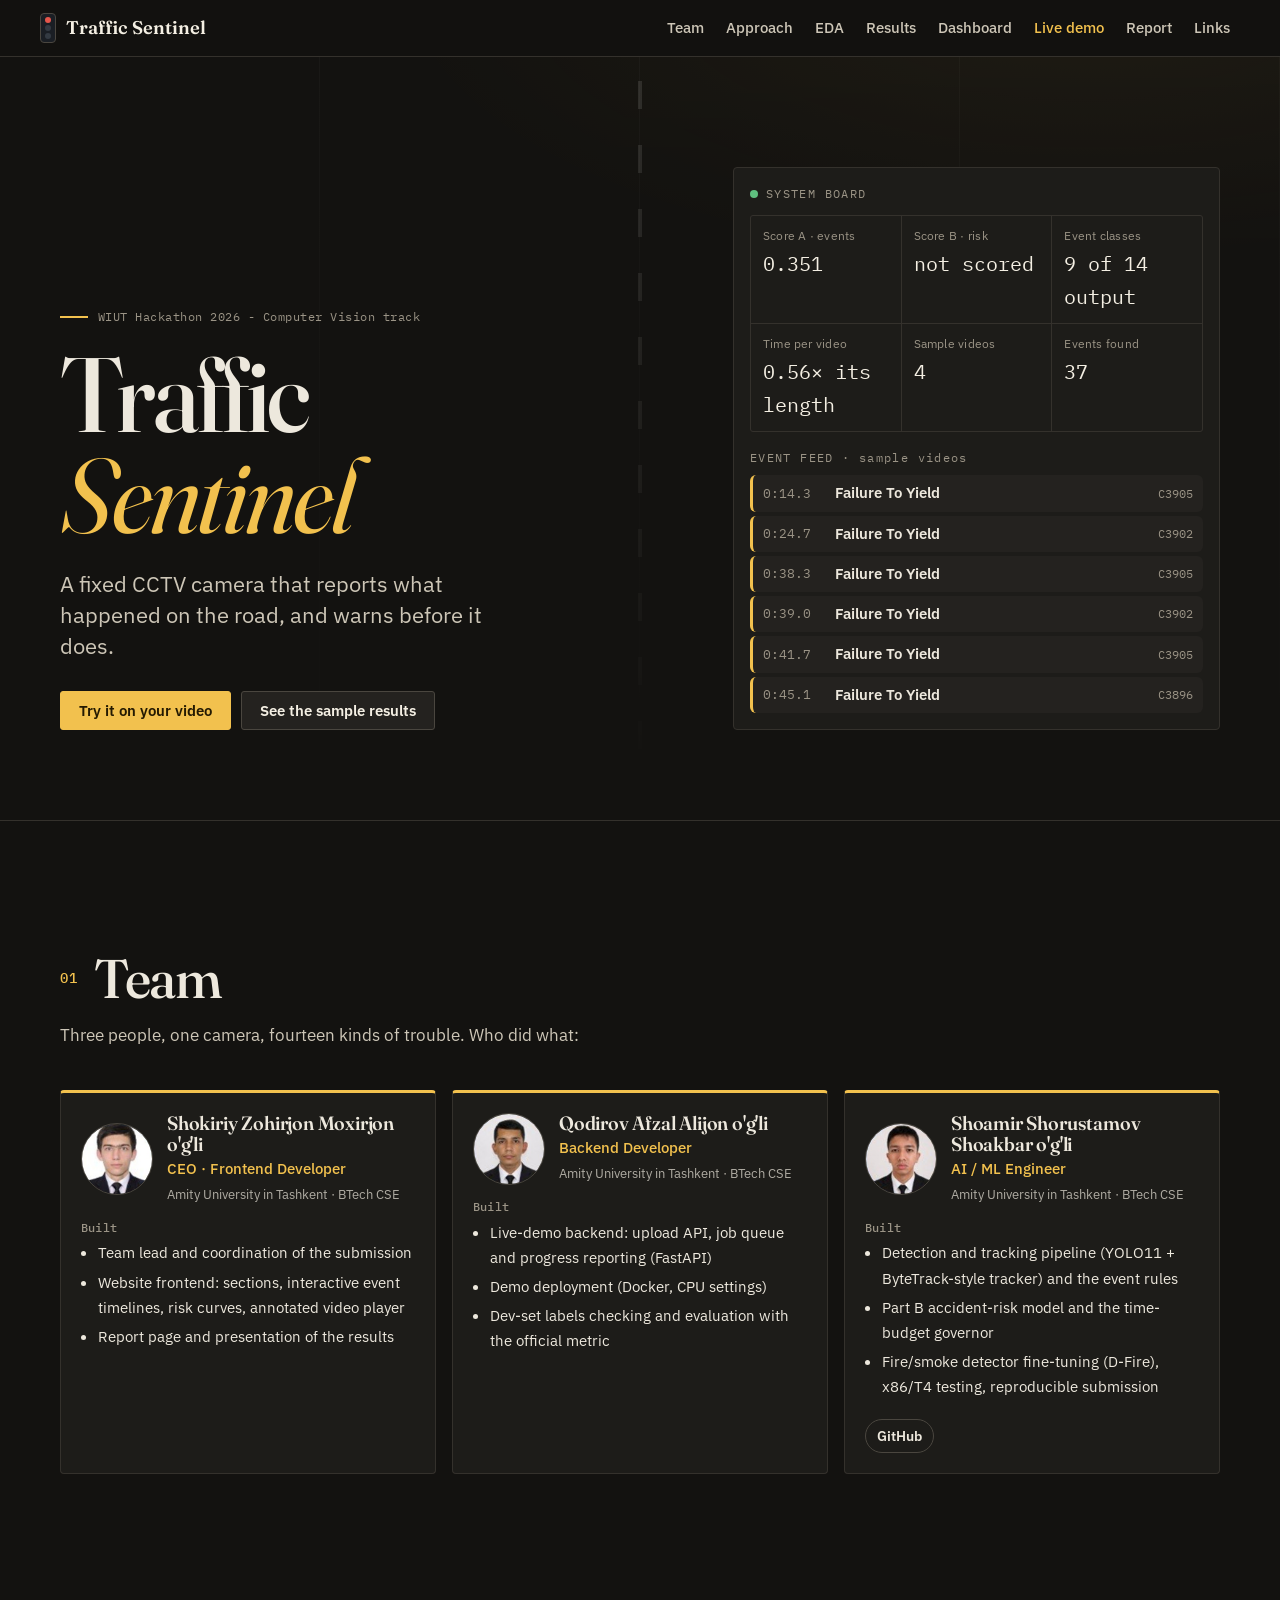
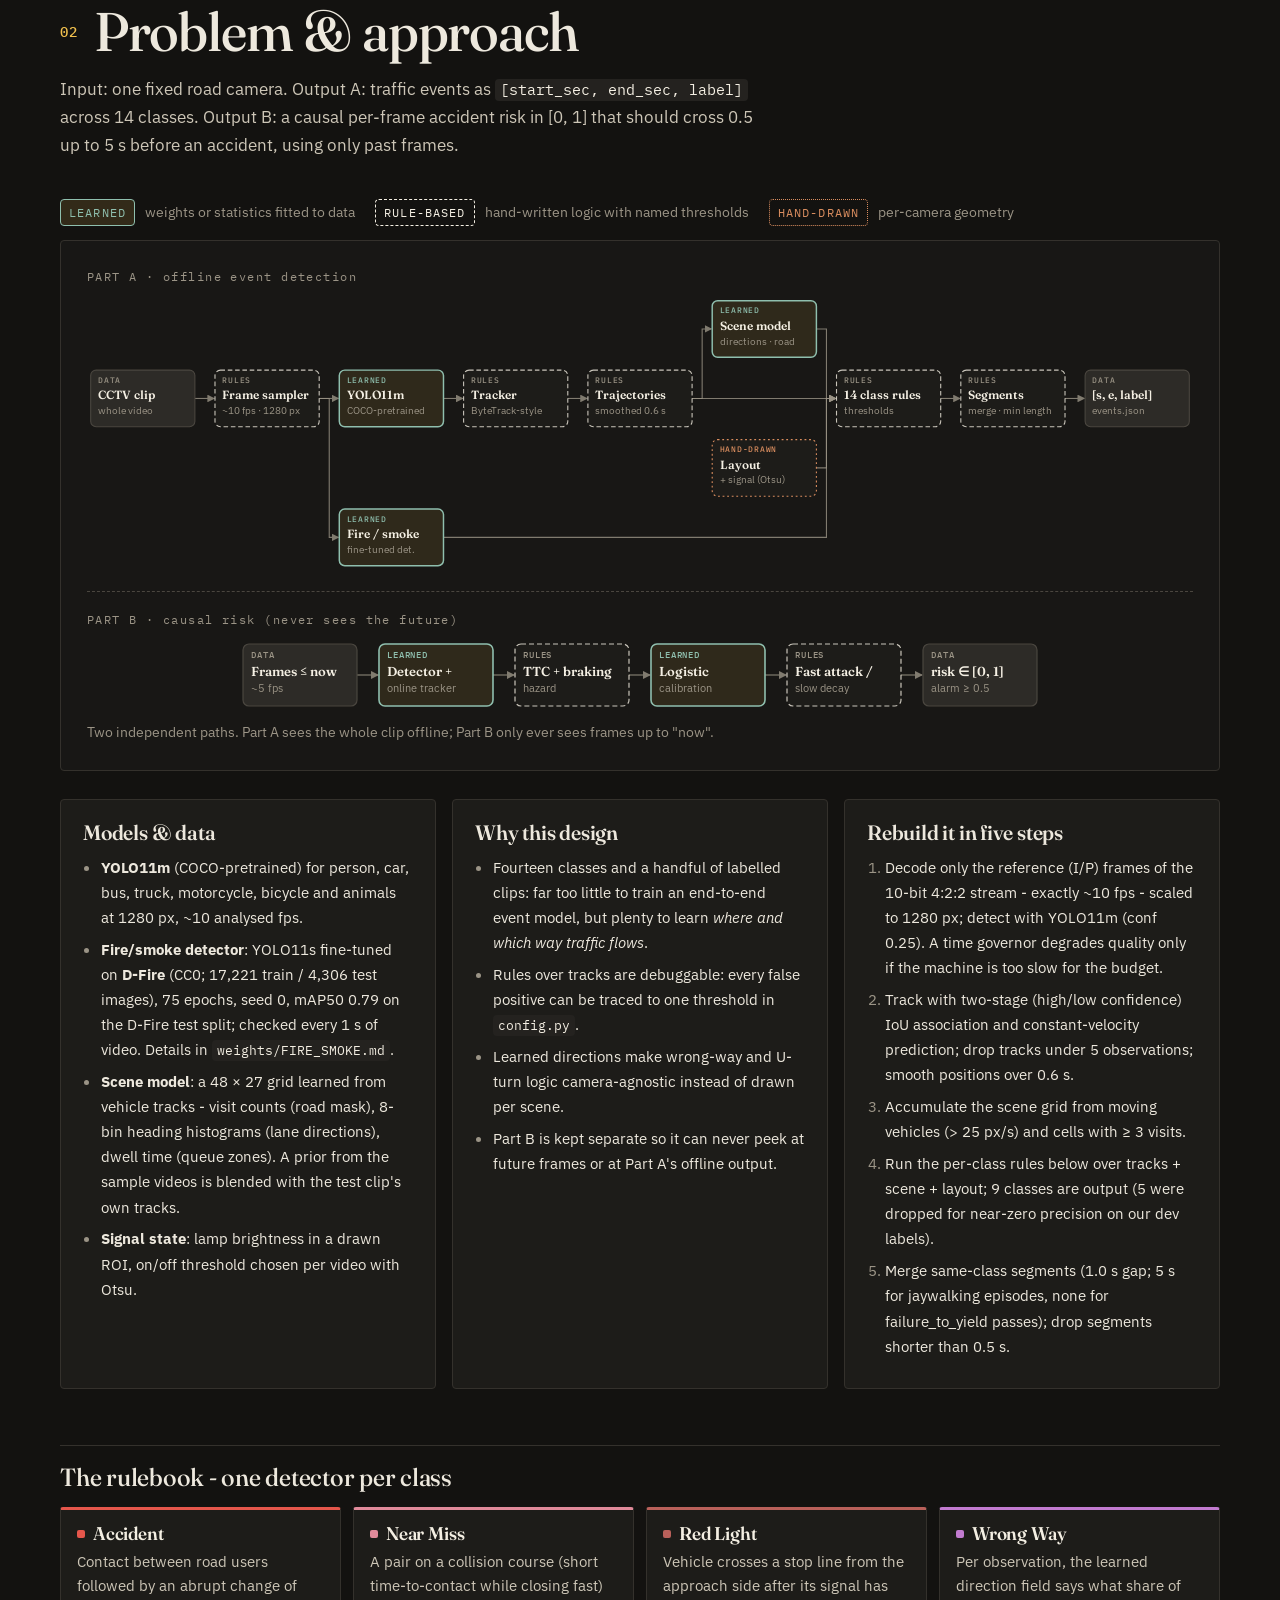
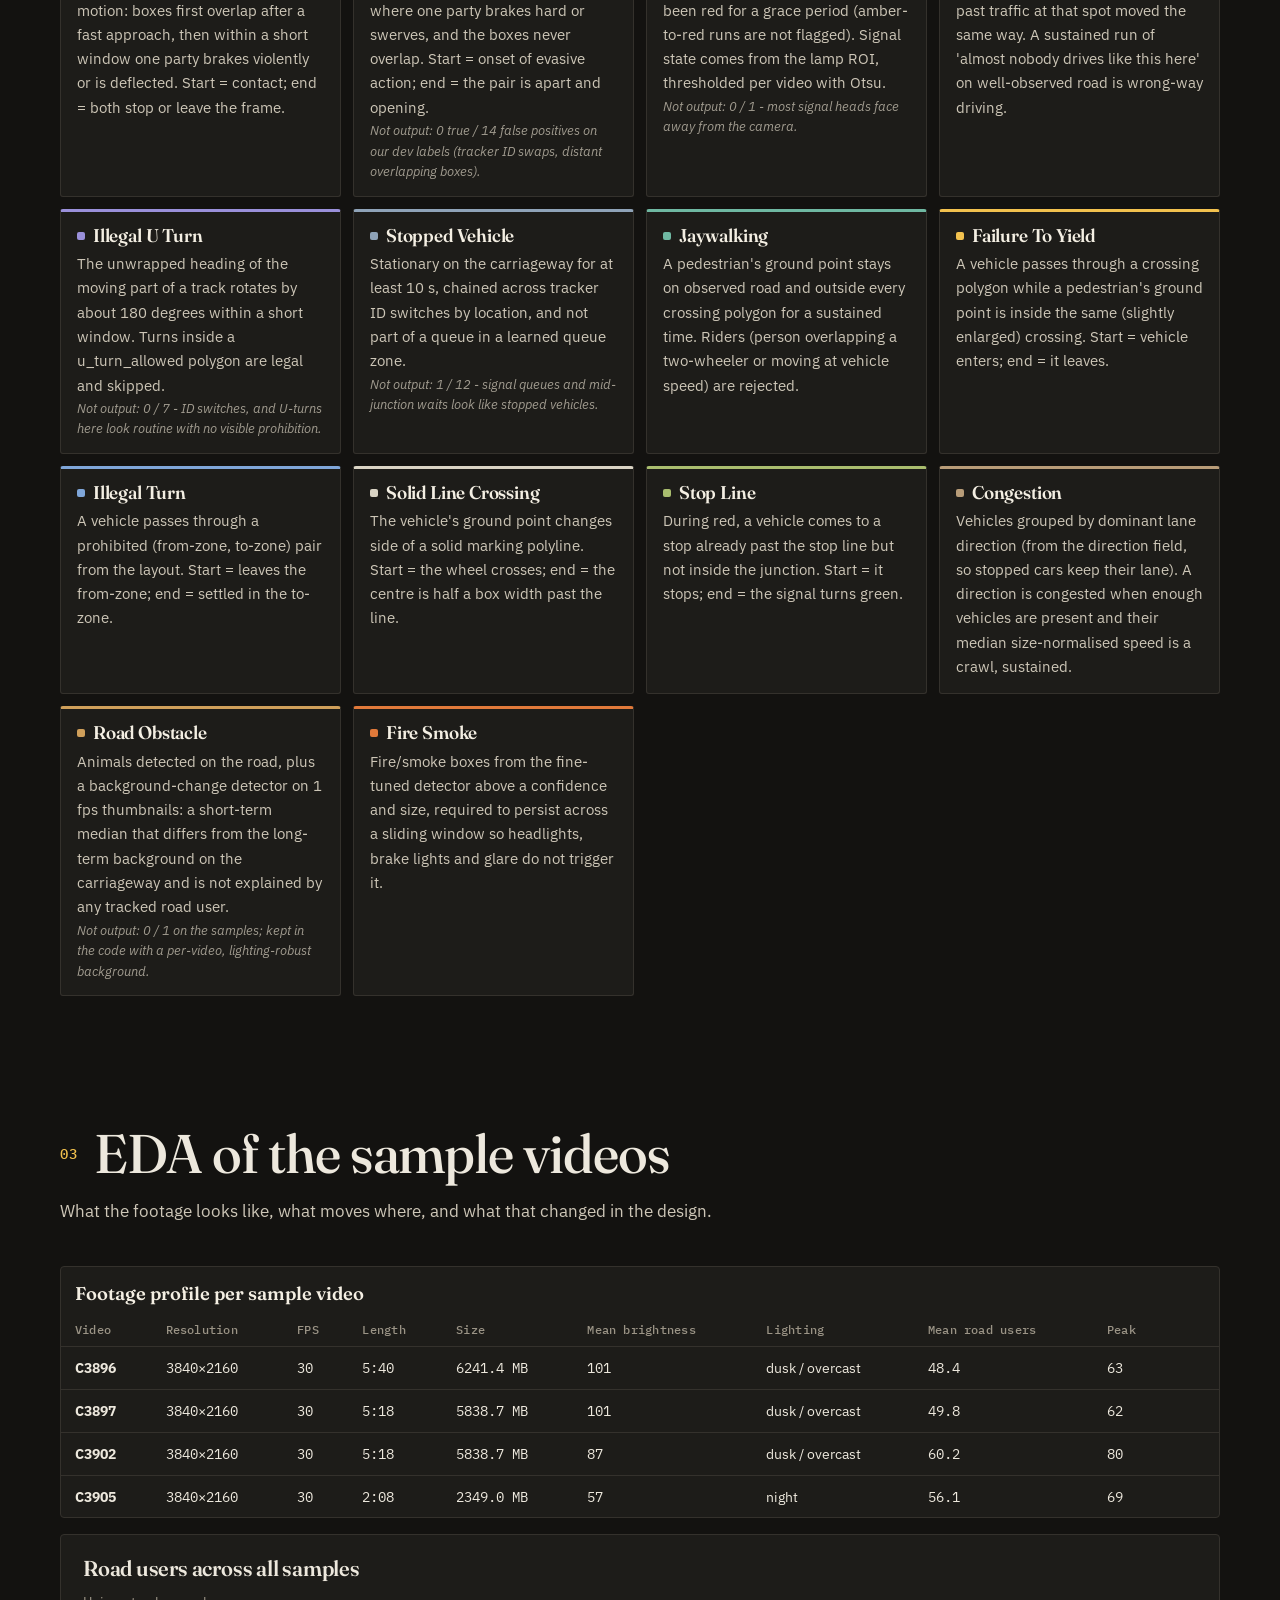
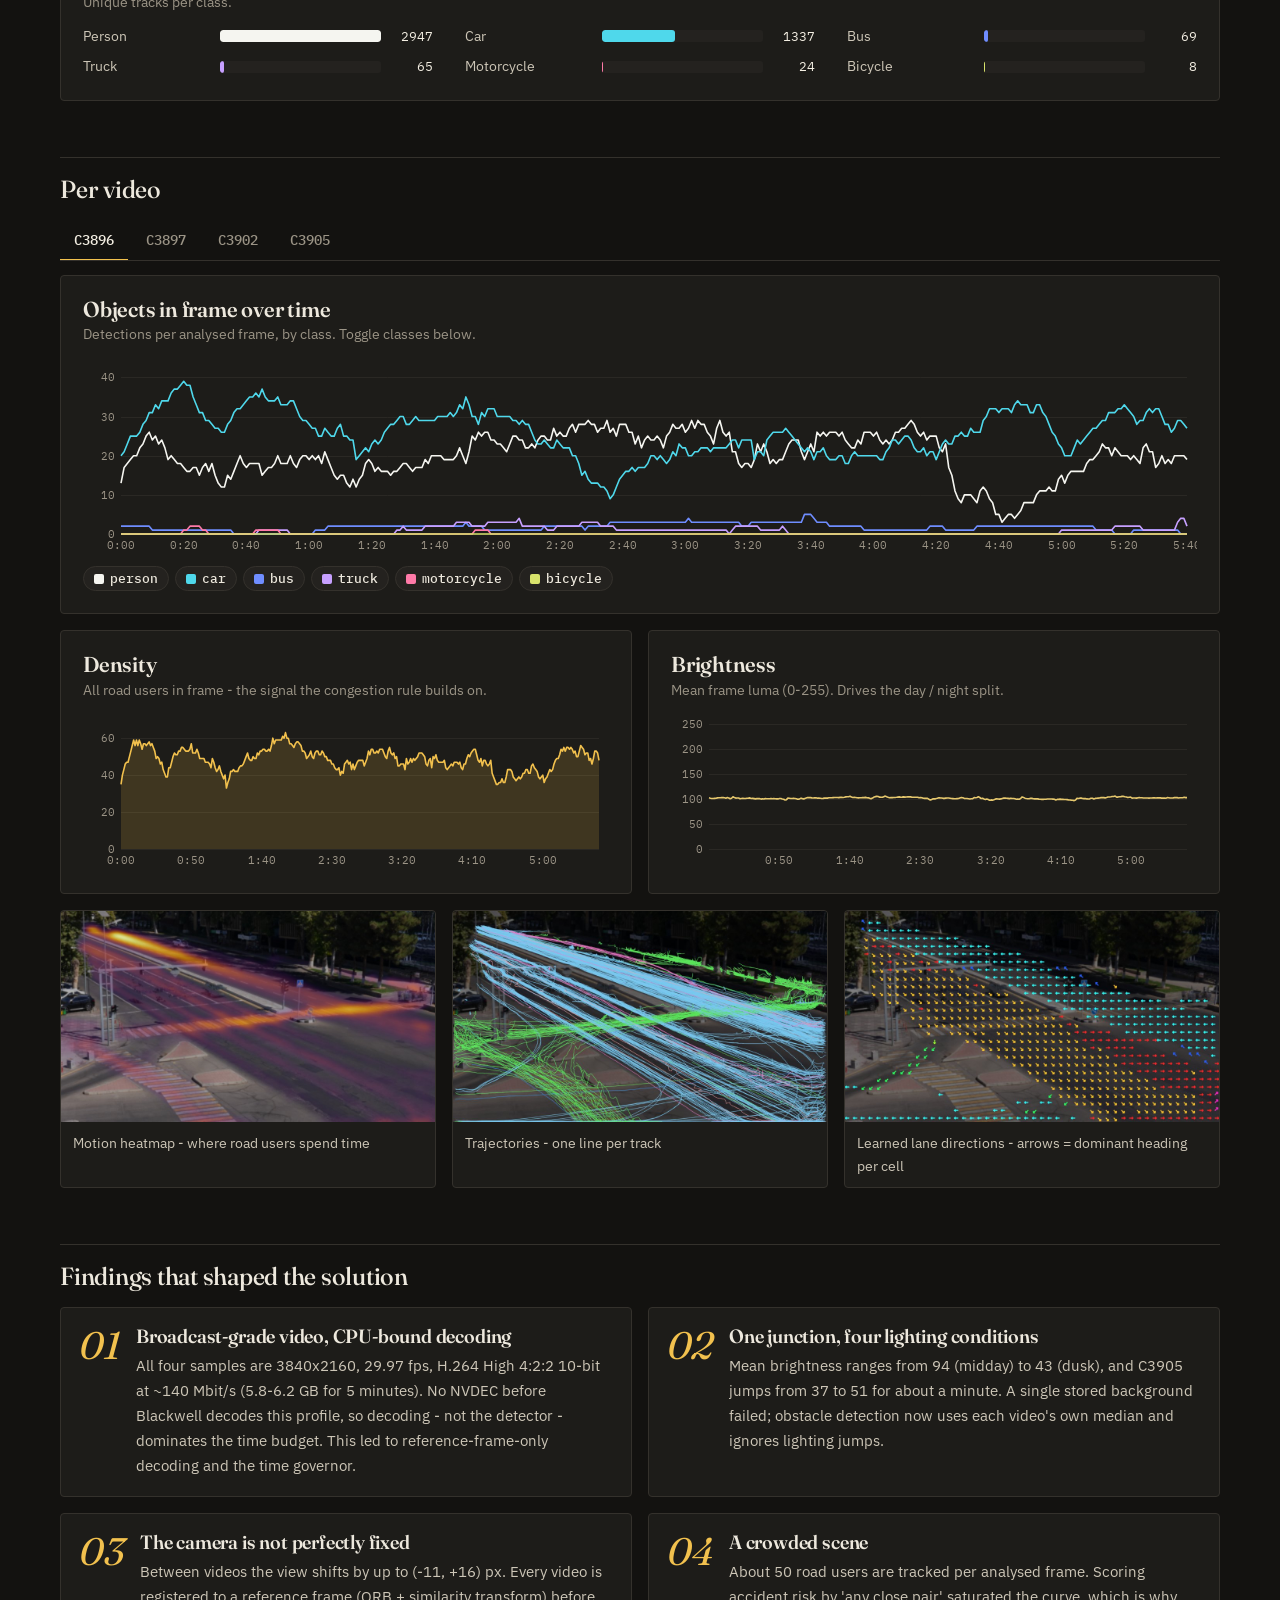
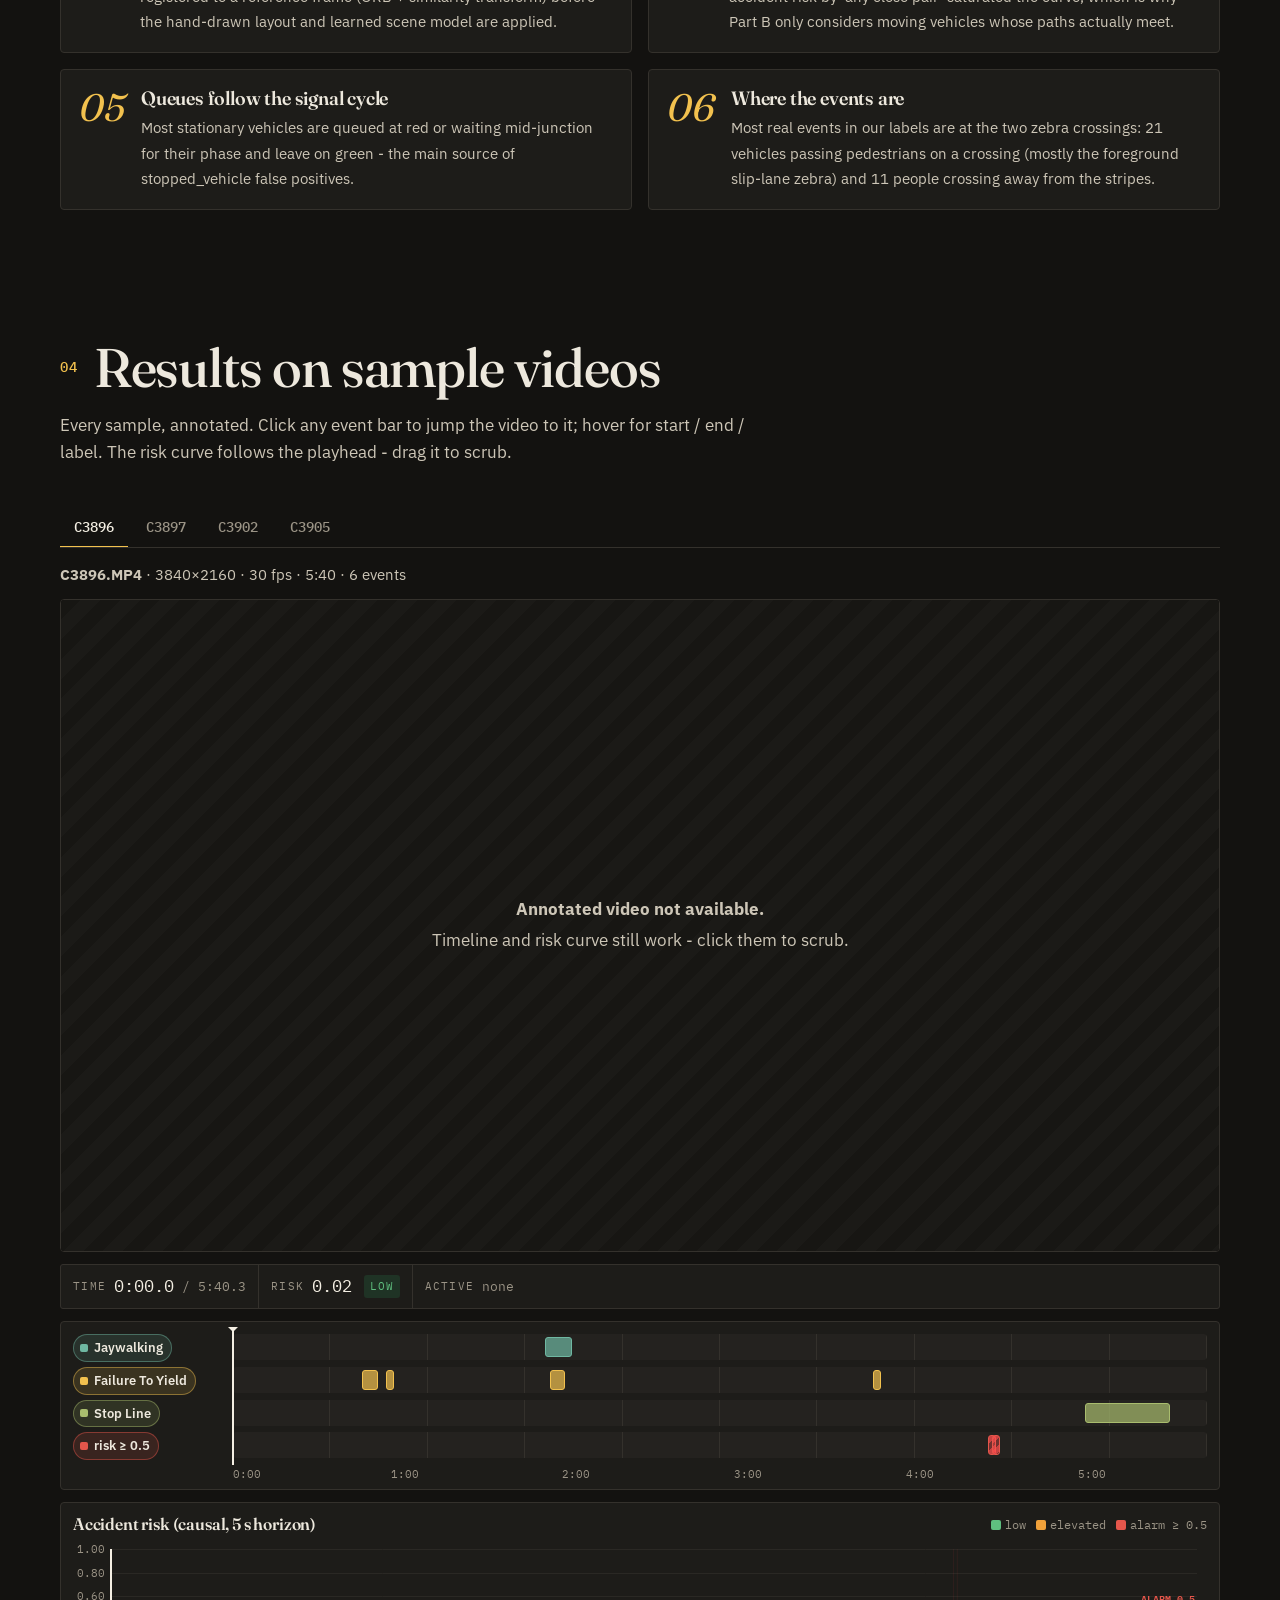
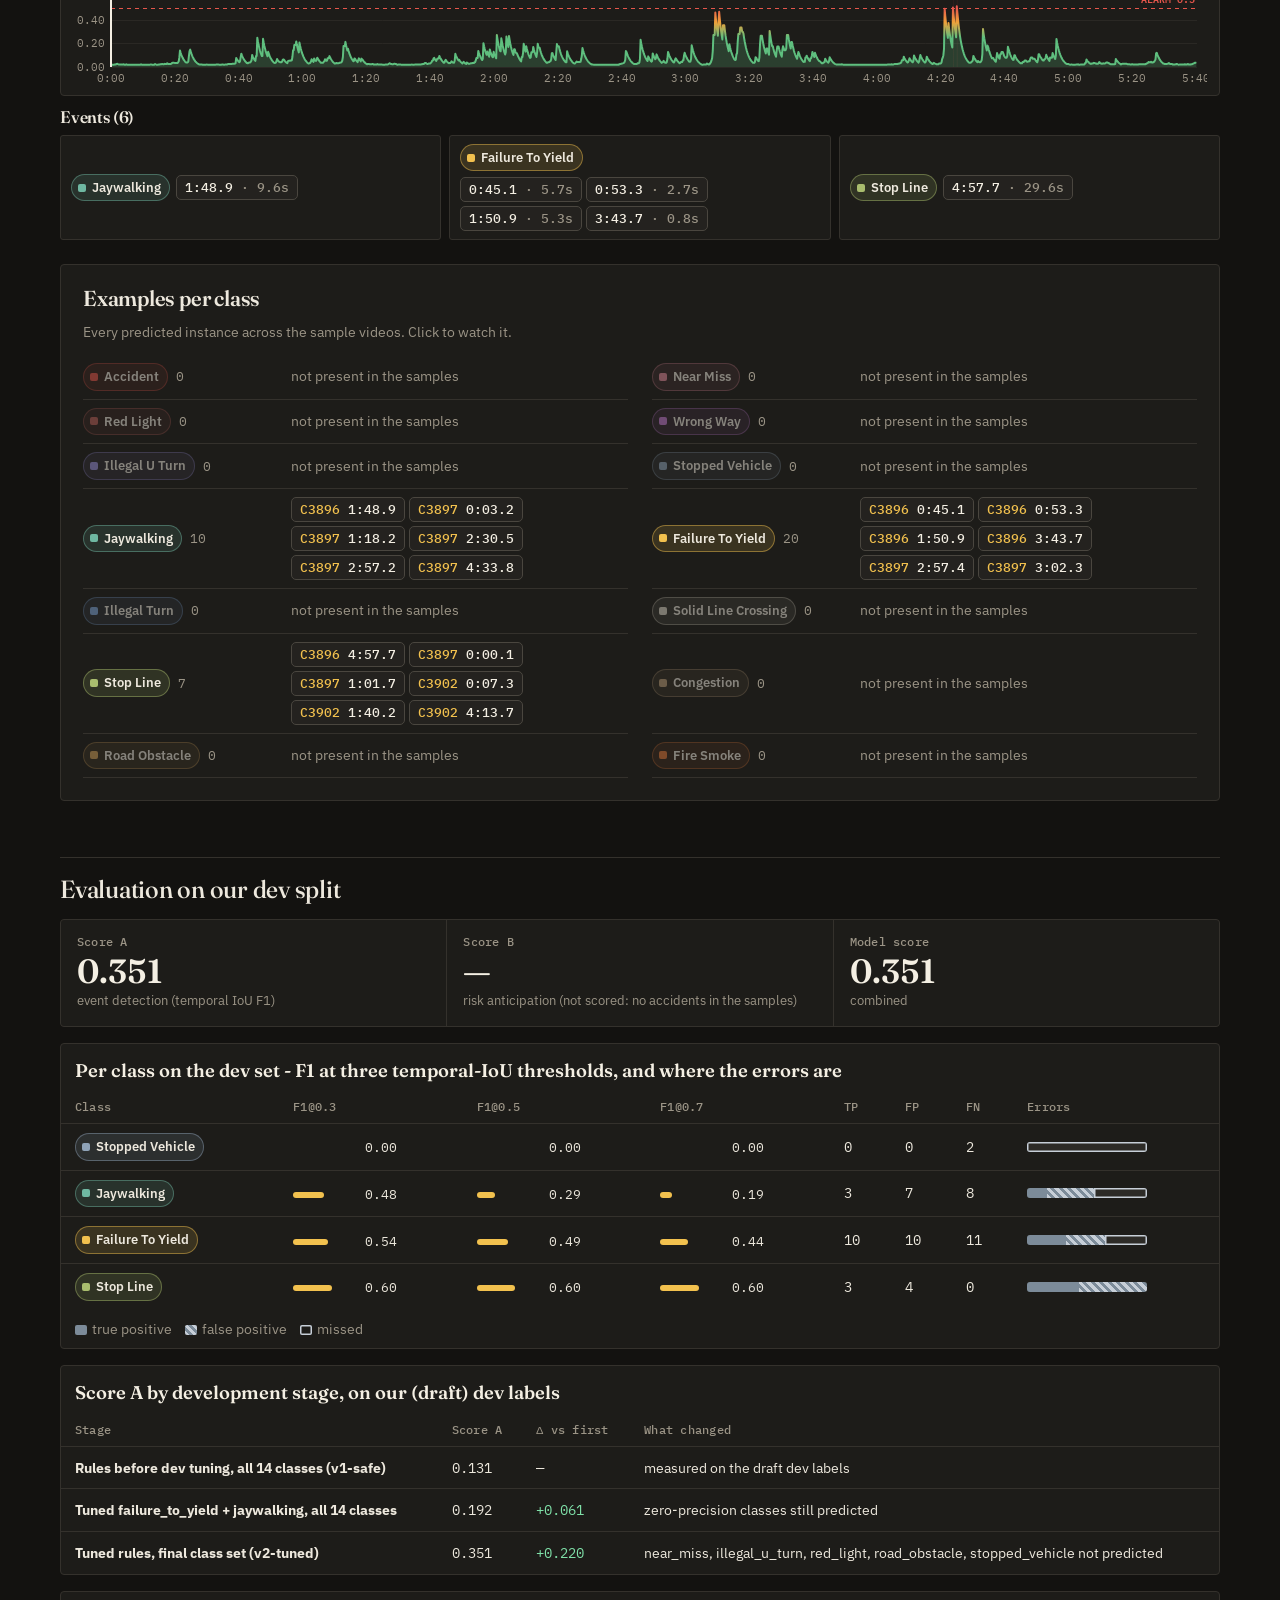
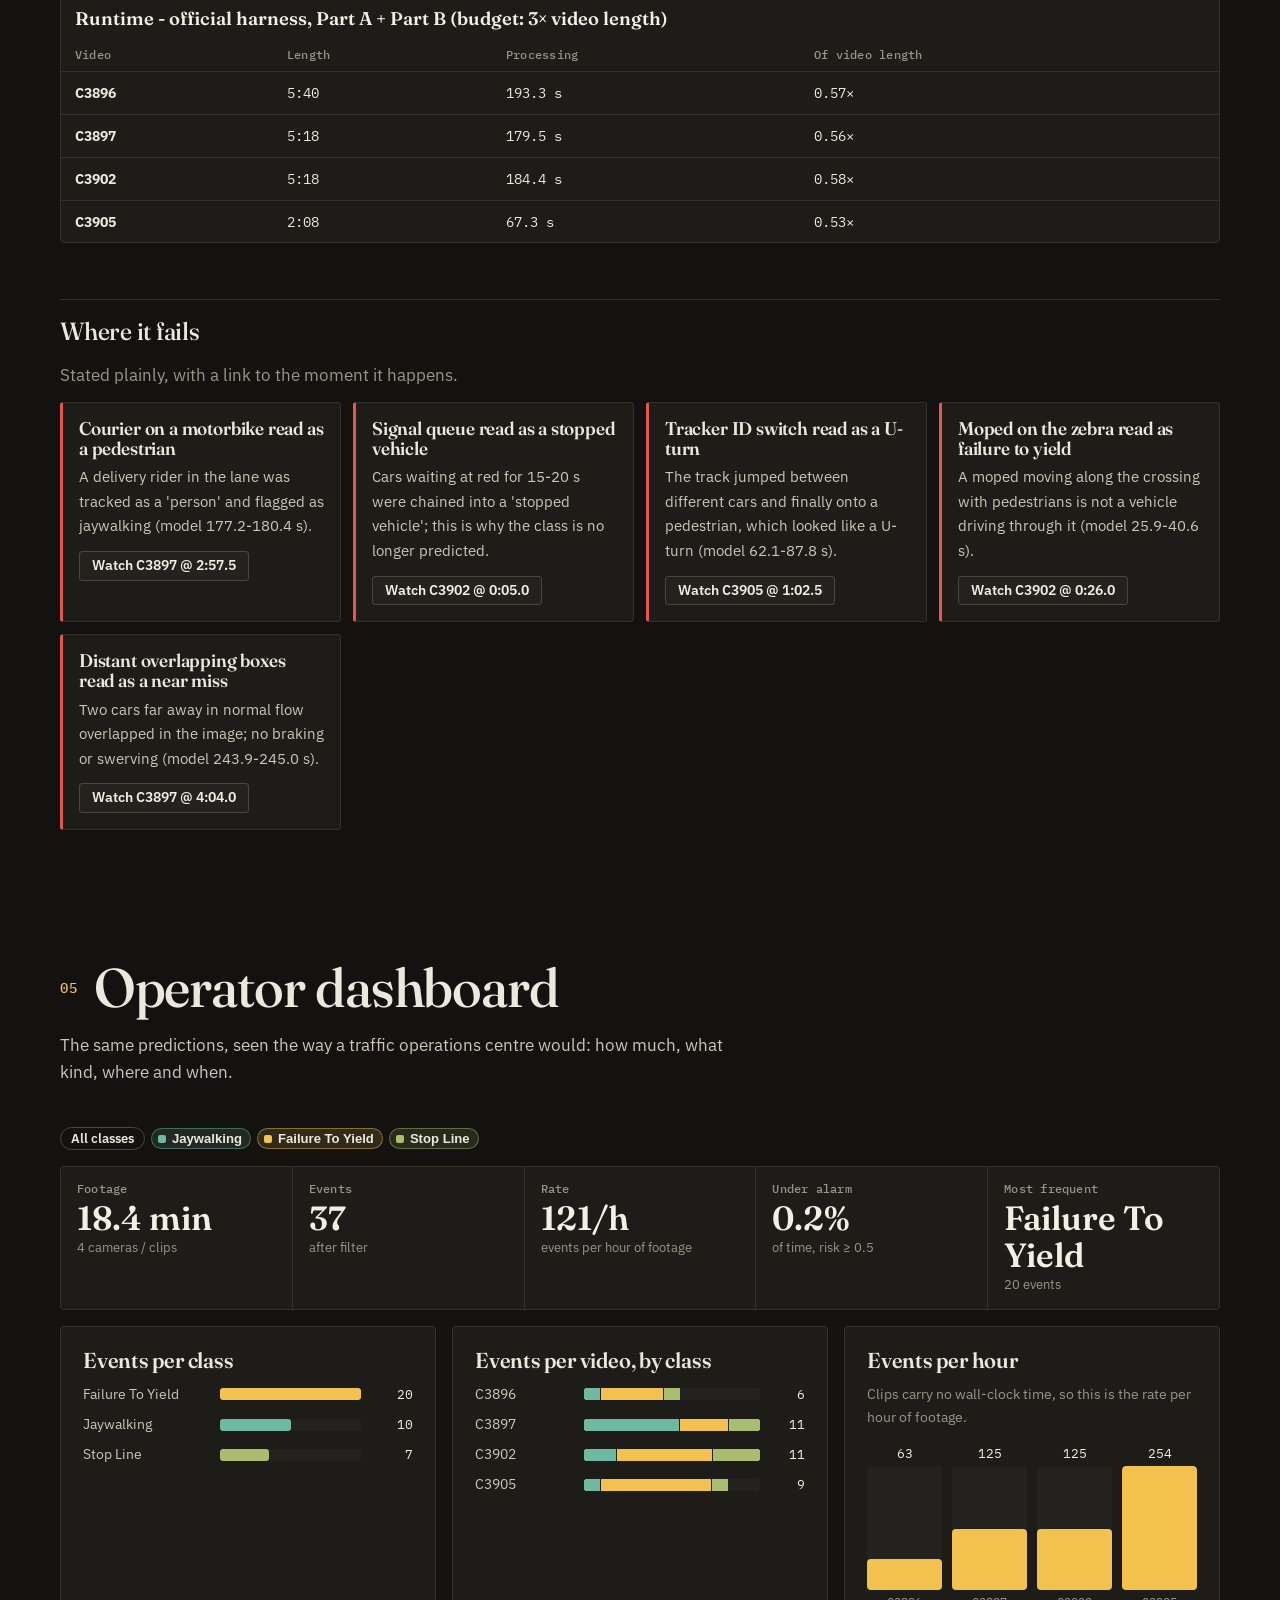
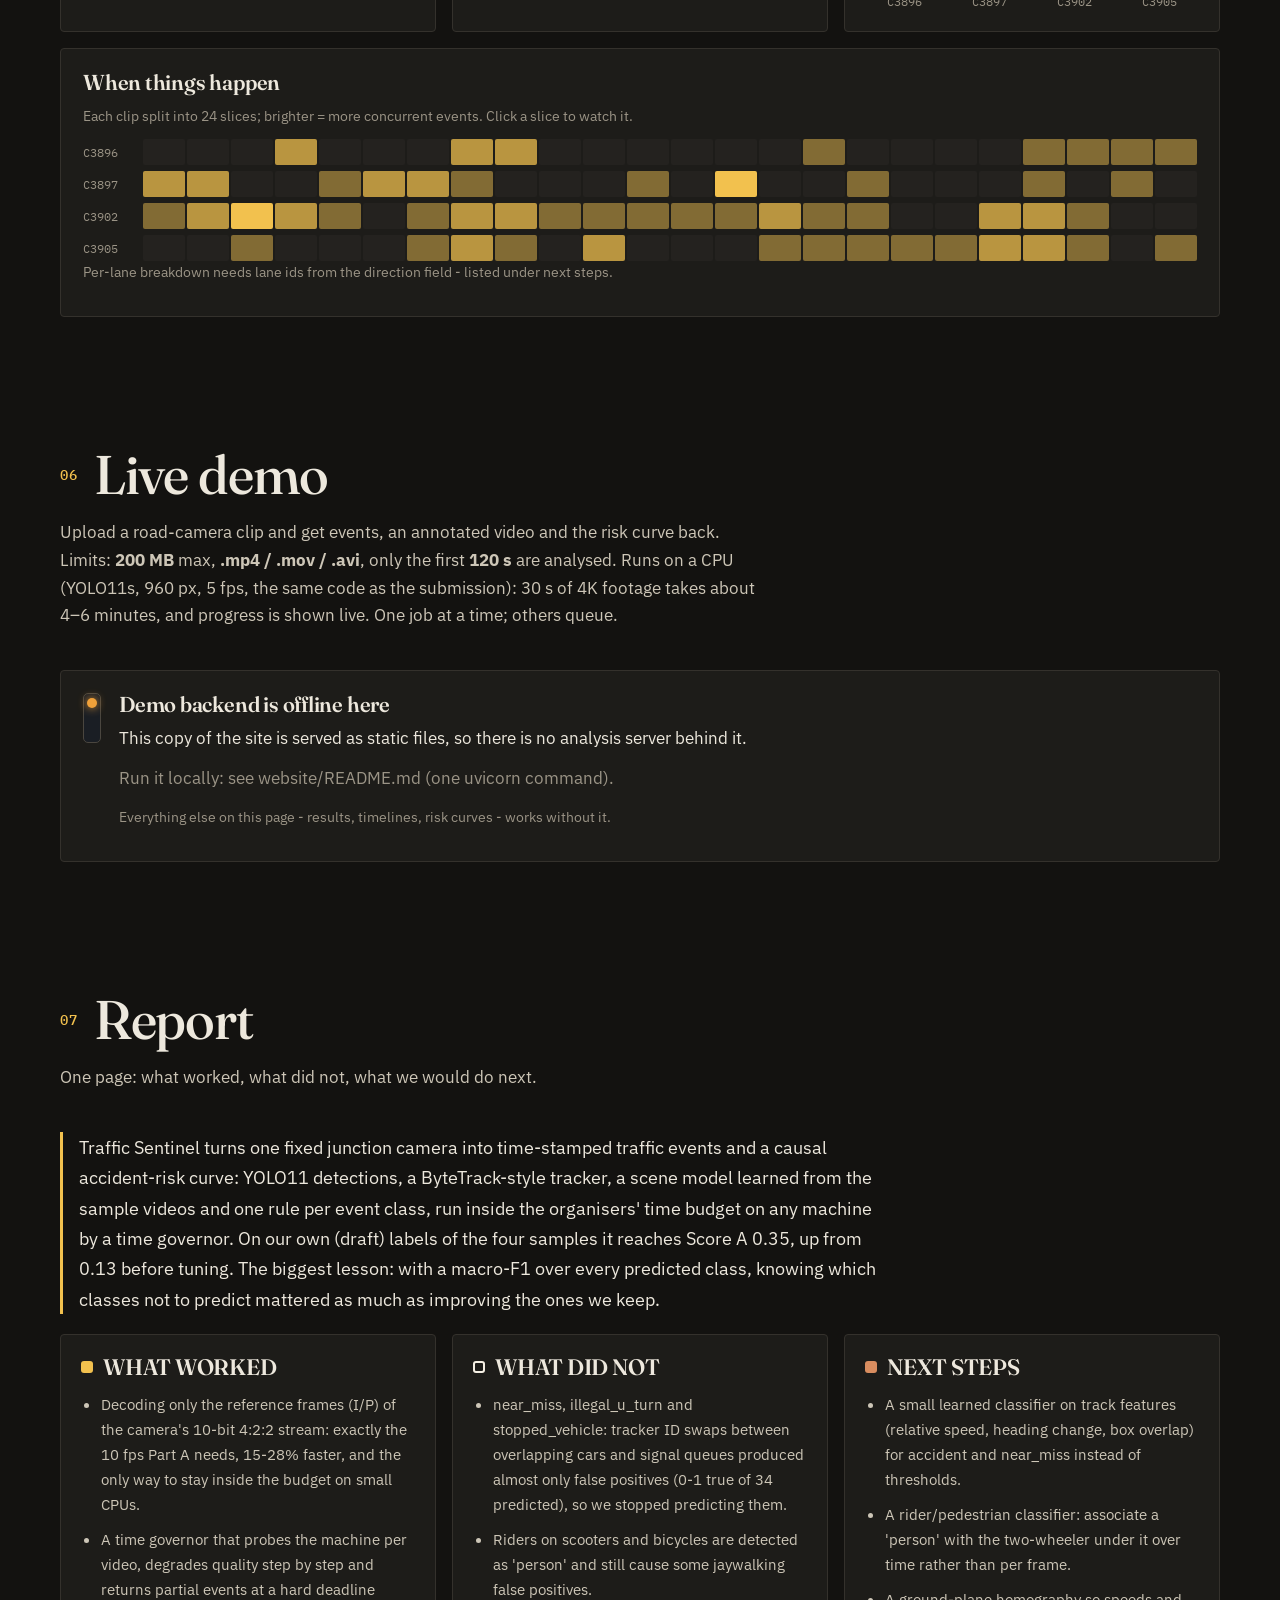
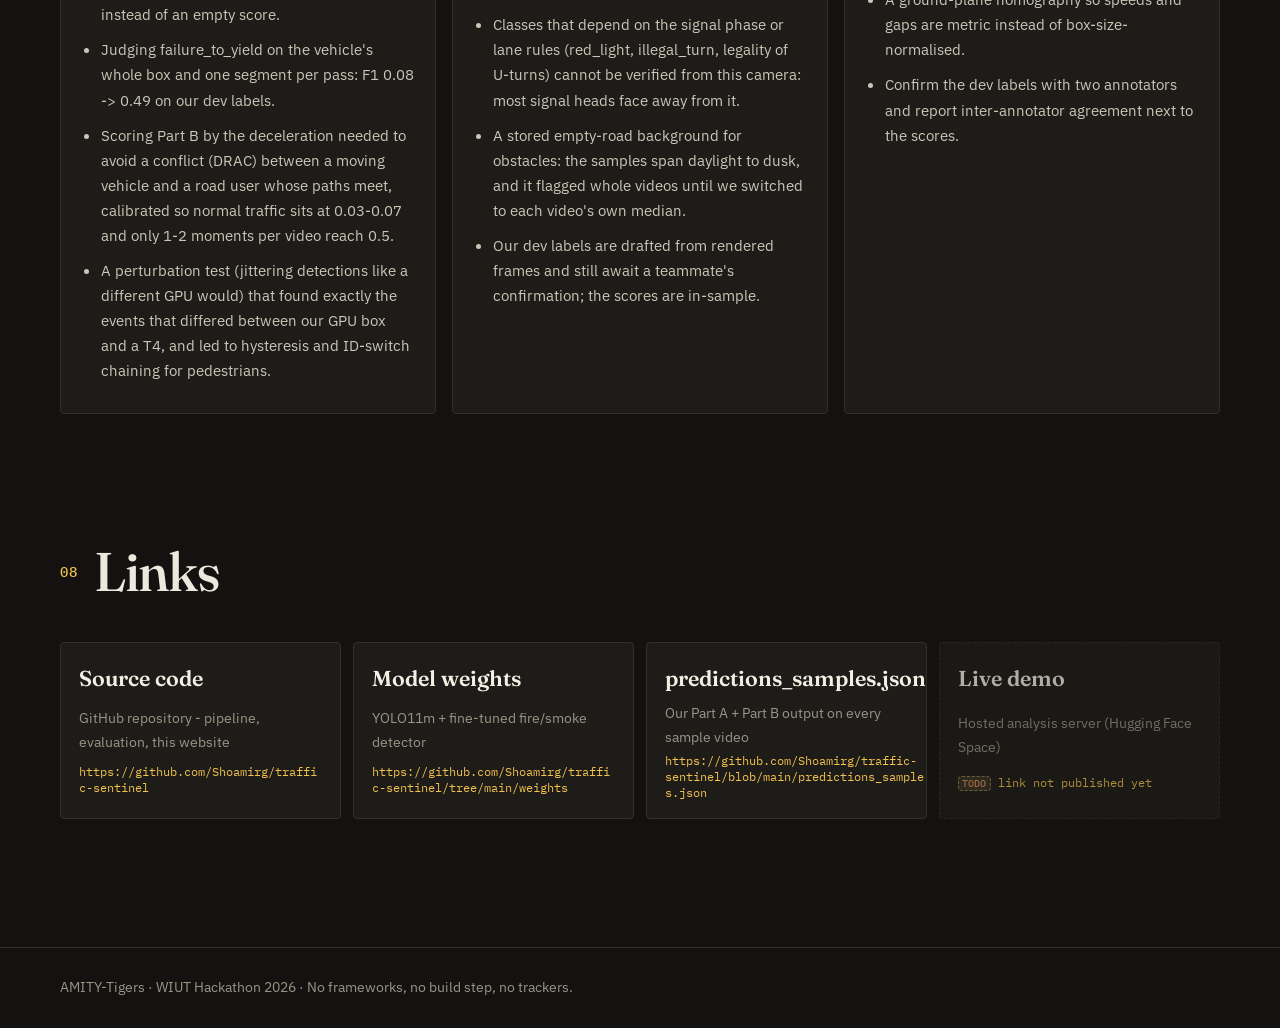
==== commit a2ed279f: "feat(website): editorial redesign - warm palette, serif headings, calmer class colours; website link" ====
--- a/website/static/index.html
+++ b/website/static/index.html
@@ -10,7 +10,7 @@
   <link rel="icon" href="data:image/svg+xml,%3Csvg xmlns='http://www.w3.org/2000/svg' viewBox='0 0 32 32'%3E%3Crect x='9' y='1' width='14' height='30' rx='4' fill='%231a1e24'/%3E%3Ccircle cx='16' cy='8' r='4' fill='%23ff4d4d'/%3E%3Ccircle cx='16' cy='16' r='4' fill='%23ffb020'/%3E%3Ccircle cx='16' cy='24' r='4' fill='%2335d07f'/%3E%3C/svg%3E">
   <link rel="preconnect" href="https://fonts.googleapis.com">
   <link rel="preconnect" href="https://fonts.gstatic.com" crossorigin>
-  <link rel="stylesheet" href="https://fonts.googleapis.com/css2?family=Barlow+Condensed:wght@500;600;700&family=Barlow:wght@400;500;600&family=JetBrains+Mono:wght@400;500&display=swap">
+  <link rel="stylesheet" href="https://fonts.googleapis.com/css2?family=Fraunces:ital,opsz,wght@0,9..144,400..700;1,9..144,400&family=IBM+Plex+Sans:wght@400;500;600&family=IBM+Plex+Mono:wght@400;500&display=swap">
   <link rel="stylesheet" href="css/site.css">
   <script type="module" src="js/main.js"></script>
 </head>
--- a/website/static/css/site.css
+++ b/website/static/css/site.css
@@ -5,38 +5,39 @@
 
 :root {
   color-scheme: dark;
-  --bg: #0c0e11;
-  --bg-2: #111418;
-  --surface: #161a1f;
-  --surface-2: #1c2128;
-  --surface-3: #242a32;
-  --line: #2a3139;
-  --line-strong: #3a434e;
-  --text: #e9ecef;
-  --text-2: #c3cad2;
-  --muted: #8f99a5;
-  --paint: #f4f1e8;
-  --accent: #4fd8eb;
-  --accent-ink: #062a30;
-  --risk-low: #35d07f;
-  --risk-mid: #ffb020;
-  --risk-high: #ff4d4d;
-  --learned: #4fd8eb;
-  --rule: #f4f1e8;
-  --manual: #e6c86e;
-  --chart-grid: #232a31;
-
-  --font-display: 'Barlow Condensed', 'Arial Narrow', system-ui, sans-serif;
-  --font-body: 'Barlow', system-ui, -apple-system, 'Segoe UI', sans-serif;
-  --font-mono: 'JetBrains Mono', ui-monospace, 'Cascadia Mono', Consolas, monospace;
-
-  --radius: 10px;
-  --radius-sm: 6px;
+  /* warm asphalt, paper, and one road-marking yellow; red/amber/green only for risk */
+  --bg: #131210;
+  --bg-2: #181715;
+  --surface: #1d1c19;
+  --surface-2: #24221f;
+  --surface-3: #2d2b27;
+  --line: #34312c;
+  --line-strong: #4a463f;
+  --text: #ede8dd;
+  --text-2: #cdc6b7;
+  --muted: #9b9486;
+  --paint: #f4efe3;
+  --accent: #f2c14e;
+  --accent-ink: #241a02;
+  --risk-low: #5fbf7f;
+  --risk-mid: #f0a13a;
+  --risk-high: #e5564b;
+  --learned: #8fbfae;
+  --rule: #f4efe3;
+  --manual: #d98d5f;
+  --chart-grid: #2a2824;
+
+  --font-display: 'Fraunces', Georgia, 'Times New Roman', serif;
+  --font-body: 'IBM Plex Sans', system-ui, -apple-system, 'Segoe UI', sans-serif;
+  --font-mono: 'IBM Plex Mono', ui-monospace, 'Cascadia Mono', Consolas, monospace;
+
+  --radius: 4px;
+  --radius-sm: 3px;
   --gutter: clamp(16px, 4vw, 40px);
-  --section-gap: clamp(64px, 9vw, 128px);
+  --section-gap: clamp(72px, 10vw, 140px);
   --ease: cubic-bezier(0.16, 1, 0.3, 1);
   --fast: 140ms;
-  --shadow: 0 1px 0 rgba(255, 255, 255, 0.03) inset, 0 12px 32px -18px rgba(0, 0, 0, 0.8);
+  --shadow: none;
 }
 
 *, *::before, *::after { box-sizing: border-box; }
@@ -75,7 +76,7 @@
   position: sticky; top: 0; z-index: 50;
   display: flex; align-items: center; gap: 20px;
   padding: 10px var(--gutter);
-  background: rgba(12, 14, 17, 0.86);
+  background: rgba(19, 18, 16, 0.92);
   backdrop-filter: blur(10px) saturate(1.3);
   border-bottom: 1px solid var(--line);
 }
@@ -99,7 +100,7 @@
 .hero-lanes {
   position: absolute; inset: 0; pointer-events: none; opacity: 0.55;
   background:
-    radial-gradient(1200px 500px at 85% -10%, rgba(79, 216, 235, 0.10), transparent 60%),
+    radial-gradient(1200px 500px at 85% -10%, rgba(242, 193, 78, 0.10), transparent 60%),
     repeating-linear-gradient(90deg, transparent 0 calc(25% - 1px), rgba(244, 241, 232, 0.05) calc(25% - 1px) 25%);
   -webkit-mask-image: linear-gradient(to bottom, black, transparent 95%);
           mask-image: linear-gradient(to bottom, black, transparent 95%);
@@ -203,7 +204,7 @@
 /* ------------------------------------------------------------------ approach */
 .legend-row { display: flex; flex-wrap: wrap; align-items: center; gap: 8px 10px; margin-bottom: 14px; font-size: 0.88rem; }
 .kind { font-family: var(--font-mono); font-size: 0.72rem; letter-spacing: 0.1em; padding: 3px 8px; border-radius: 4px; text-transform: uppercase; }
-.kind-learned { background: rgba(79, 216, 235, 0.14); color: var(--learned); border: 1px solid var(--learned); }
+.kind-learned { background: rgba(242, 193, 78, 0.14); color: var(--learned); border: 1px solid var(--learned); }
 .kind-rule { color: var(--rule); border: 1px dashed var(--rule); }
 .kind-manual { color: var(--manual); border: 1px dotted var(--manual); }
 .kind-note { color: var(--muted); margin-right: 10px; }
@@ -213,7 +214,7 @@
 .pipe-label { font-family: var(--font-mono); font-size: 0.75rem; letter-spacing: 0.12em; color: var(--muted); margin-bottom: 10px; }
 svg.pipe { width: 100%; height: auto; margin: 0 auto; }
 .pipe-box { fill: var(--surface); stroke: var(--line-strong); stroke-width: 1.2; }
-.pipe-learned .pipe-box { fill: rgba(79, 216, 235, 0.10); stroke: var(--learned); stroke-width: 1.6; }
+.pipe-learned .pipe-box { fill: rgba(242, 193, 78, 0.10); stroke: var(--learned); stroke-width: 1.6; }
 .pipe-rule .pipe-box { stroke: var(--rule); stroke-dasharray: 5 3; stroke-opacity: 0.8; }
 .pipe-manual .pipe-box { stroke: var(--manual); stroke-dasharray: 2 3; }
 .pipe-io .pipe-box { fill: var(--surface-3); }
@@ -249,7 +250,7 @@
 td.neg { color: #ff8f8f; }
 td.pos { color: #7fe0a8; }
 .mini { display: inline-grid; grid-template-columns: 64px auto; align-items: center; gap: 8px; }
-.mini-bar { height: 6px; border-radius: 3px; background: var(--accent); box-shadow: 0 0 0 1px rgba(79, 216, 235, 0.2); }
+.mini-bar { height: 6px; border-radius: 3px; background: var(--accent); box-shadow: 0 0 0 1px rgba(242, 193, 78, 0.2); }
 .mini::before { content: none; }
 .mini-v { font-family: var(--font-mono); font-size: 0.82rem; }
 .stack { display: flex; width: 120px; height: 10px; border-radius: 3px; overflow: hidden; background: var(--surface-3); }
@@ -315,7 +316,7 @@
 .ep { display: grid; gap: 12px; }
 .ep-stage { position: relative; background: #000; border-radius: var(--radius); overflow: hidden; border: 1px solid var(--line); aspect-ratio: 16 / 9; }
 .ep-stage video { width: 100%; height: 100%; object-fit: contain; background: #000; }
-.ep-stage-msg { position: absolute; inset: 0; display: grid; place-content: center; text-align: center; gap: 4px; padding: 20px; color: var(--text-2); background: repeating-linear-gradient(135deg, #0f1216 0 14px, #13171c 14px 28px); }
+.ep-stage-msg { position: absolute; inset: 0; display: grid; place-content: center; text-align: center; gap: 4px; padding: 20px; color: var(--text-2); background: repeating-linear-gradient(135deg, #171613 0 14px, #1b1a17 14px 28px); }
 .ep-now { display: grid; grid-template-columns: auto auto minmax(0, 1fr); gap: 1px; background: var(--line); border: 1px solid var(--line); border-radius: var(--radius-sm); overflow: hidden; }
 .ep-now-cell { background: var(--surface); padding: 8px 12px; display: flex; align-items: center; gap: 8px; min-width: 0; white-space: nowrap; font-family: var(--font-mono); font-variant-numeric: tabular-nums; }
 .ep-k { font-size: 0.66rem; letter-spacing: 0.12em; color: var(--muted); }
@@ -394,7 +395,7 @@
 .vbar { flex: 1; display: grid; grid-template-rows: auto 1fr auto; height: 100%; text-align: center; gap: 4px; min-width: 0; }
 .vbar-v { font: 0.8rem var(--font-mono); color: var(--paint); }
 .vbar-col { position: relative; background: var(--surface-2); border-radius: 4px; overflow: hidden; }
-.vbar-fill { position: absolute; left: 0; right: 0; bottom: 0; background: linear-gradient(180deg, var(--accent), rgba(79, 216, 235, 0.35)); border-radius: 4px 4px 0 0; }
+.vbar-fill { position: absolute; left: 0; right: 0; bottom: 0; background: linear-gradient(180deg, var(--accent), rgba(242, 193, 78, 0.35)); border-radius: 4px 4px 0 0; }
 .vbar-k { font: 0.75rem var(--font-mono); color: var(--muted); }
 .heat-card { margin-top: 16px; }
 .heat { display: grid; gap: 6px; }
@@ -414,7 +415,7 @@
   border: 2px dashed var(--line-strong); background: linear-gradient(180deg, var(--surface), var(--bg-2));
   transition: border-color var(--fast), background var(--fast), transform 200ms var(--ease);
 }
-.drop:hover, .drop.is-over, input:focus-visible + .drop { border-color: var(--accent); background: linear-gradient(180deg, rgba(79, 216, 235, 0.08), var(--bg-2)); }
+.drop:hover, .drop.is-over, input:focus-visible + .drop { border-color: var(--accent); background: linear-gradient(180deg, rgba(242, 193, 78, 0.08), var(--bg-2)); }
 input:focus-visible + .drop { outline: 2px solid var(--accent); outline-offset: 3px; }
 .drop.is-over { transform: scale(1.01); }
 .drop-icon { width: 44px; height: 44px; border-radius: 10px; border: 2px solid var(--accent); position: relative; margin-bottom: 6px; }
@@ -507,3 +508,39 @@
 
 /* dropped classes in the rulebook */
 .rule-status { margin-top: .5rem; font-size: .85em; opacity: .75; font-style: italic; }
+.member-org { margin: .15rem 0 0; font-size: .8em; opacity: .7; }
+.member .avatar { width: 72px; height: 72px; border-radius: 50%; }
+
+/* ================================================================ field-report theme
+   Editorial overrides: serif headings in sentence case, hairline rules instead of
+   glowing cards, flat surfaces, the road-marking yellow used sparingly. */
+body { font-size: 16.5px; line-height: 1.65; }
+h1, h2, h3, h4 { font-family: var(--font-display); font-weight: 600; letter-spacing: -0.01em; font-variation-settings: 'opsz' 72; }
+.brand-name { font-family: var(--font-display); text-transform: none; letter-spacing: 0; font-weight: 600; font-size: 1.15rem; }
+.brand-lamp i { box-shadow: none !important; }
+.hero::before, .hero::after { opacity: 0.35; }
+.hero h1 { text-transform: none; font-weight: 500; font-size: clamp(3.2rem, 8.5vw, 6.6rem); line-height: 0.95; letter-spacing: -0.03em; font-variation-settings: 'opsz' 144; }
+.hero-accent { color: var(--accent); -webkit-text-stroke: 0; font-style: italic; font-weight: 400; }
+.eyebrow { font-family: var(--font-mono); letter-spacing: 0.04em; text-transform: none; color: var(--muted); }
+.eyebrow::before { content: ''; display: inline-block; width: 28px; height: 2px; background: var(--accent); vertical-align: middle; margin-right: 10px; }
+.hero-board { background: var(--surface); box-shadow: none; }
+.led { box-shadow: none; animation: none; }
+.sec-head h2 { text-transform: none; letter-spacing: -0.02em; font-weight: 500; font-size: clamp(2.1rem, 5vw, 3.4rem); }
+.plate { font-family: var(--font-mono); background: none !important; border: 0 !important; color: var(--accent) !important; font-size: 0.85rem; padding: 0; }
+.sub { text-transform: none; letter-spacing: -0.01em; font-weight: 500; font-size: 1.55rem; border-top: 1px solid var(--line); padding-top: 18px; }
+.stat dt, .tile-k, table.data thead th, .member-block h4 { text-transform: none; letter-spacing: 0.02em; }
+.member { background: var(--surface); box-shadow: none; border: 1px solid var(--line); border-top: 3px solid var(--accent); }
+.member::before { display: none; }
+.member-name { font-size: 1.2rem; font-weight: 600; }
+.member-role { color: var(--accent); }
+.card, .tile, .finding, .failure, .rule, .link-card, .table-wrap { box-shadow: none !important; background-image: none !important; }
+.finding-n { color: var(--accent); -webkit-text-stroke: 0; font-style: italic; font-weight: 400; }
+.chart-playhead, .ep-tl-head { box-shadow: none; }
+.ep-ev.is-active { box-shadow: 0 0 0 2px var(--bg), 0 0 0 3px var(--c); }
+.mini-bar { box-shadow: none; }
+.vbar-fill { background: var(--accent); }
+.drop { background: var(--surface); }
+.drop:hover, .drop.is-over, input:focus-visible + .drop { background: rgba(242, 193, 78, 0.06); }
+.btn { border-radius: var(--radius-sm); }
+a:hover { color: var(--accent); }
+::selection { background: var(--accent); color: var(--accent-ink); }
